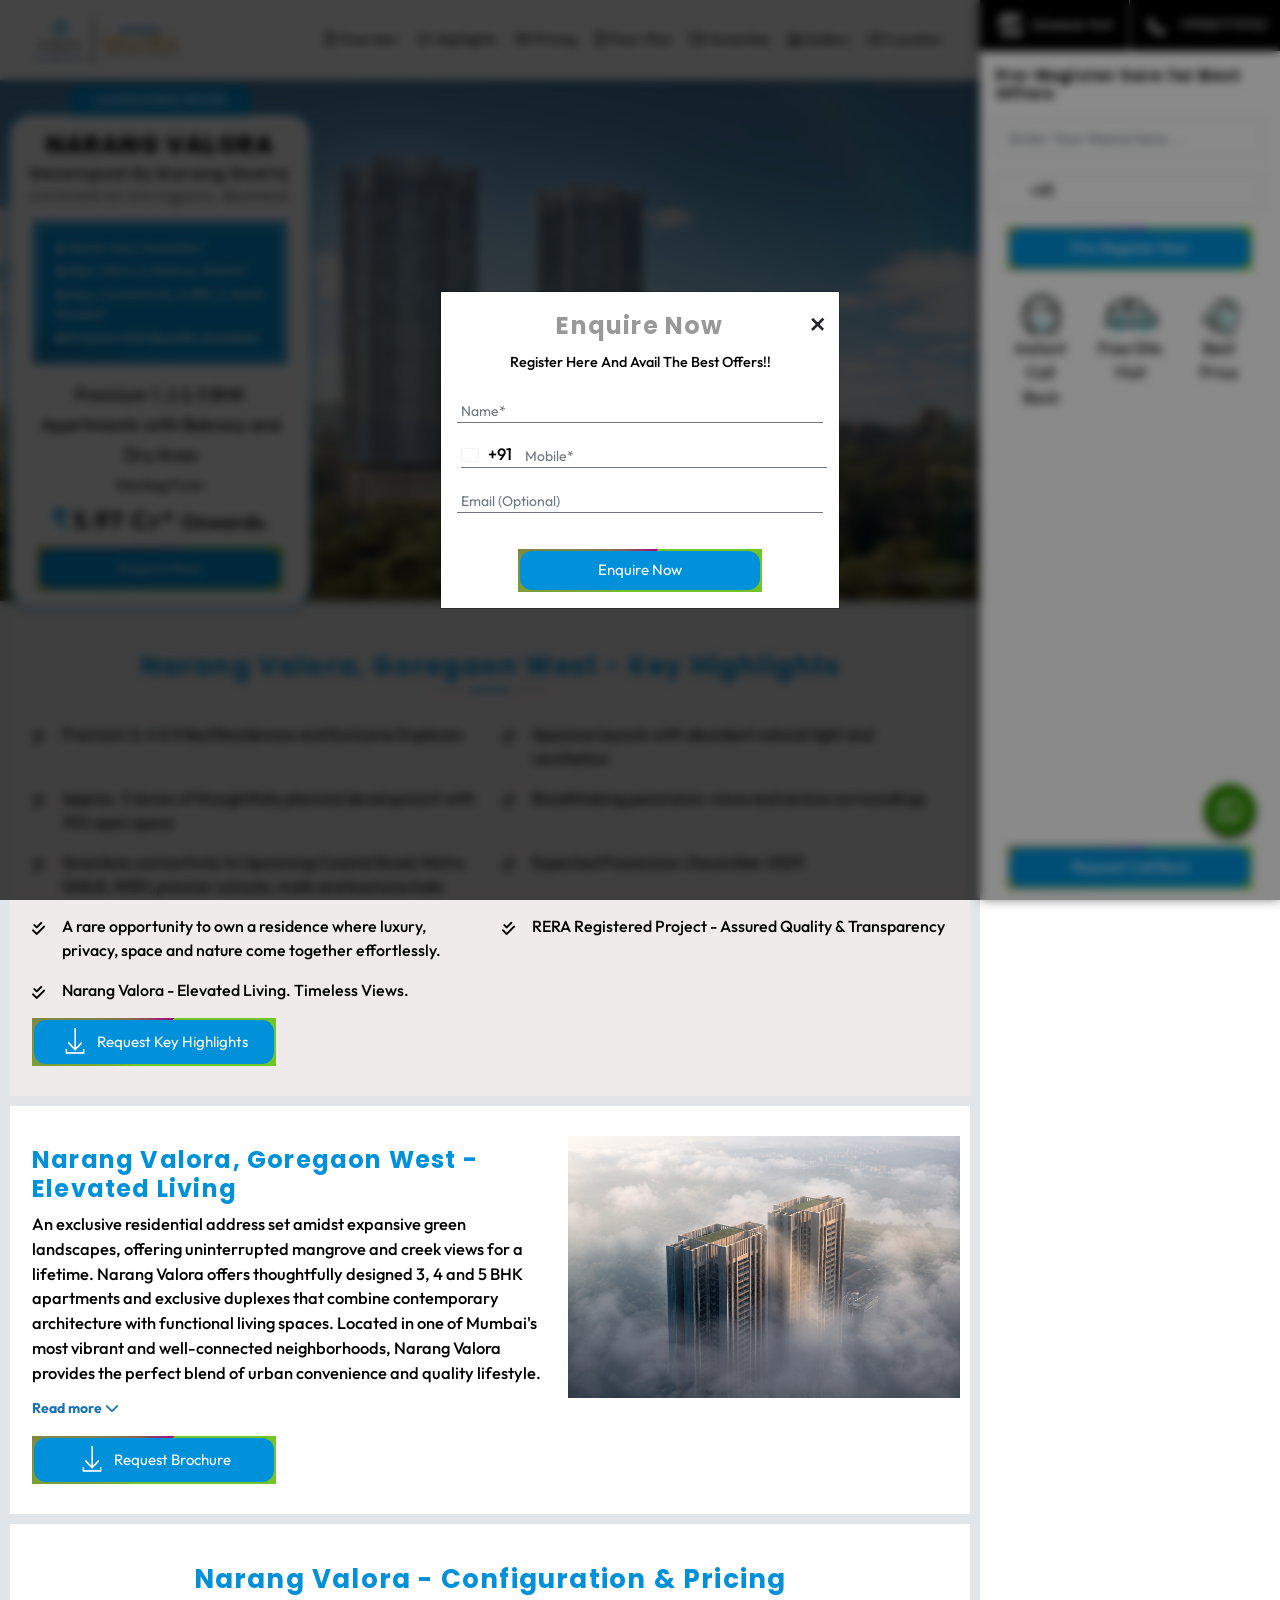
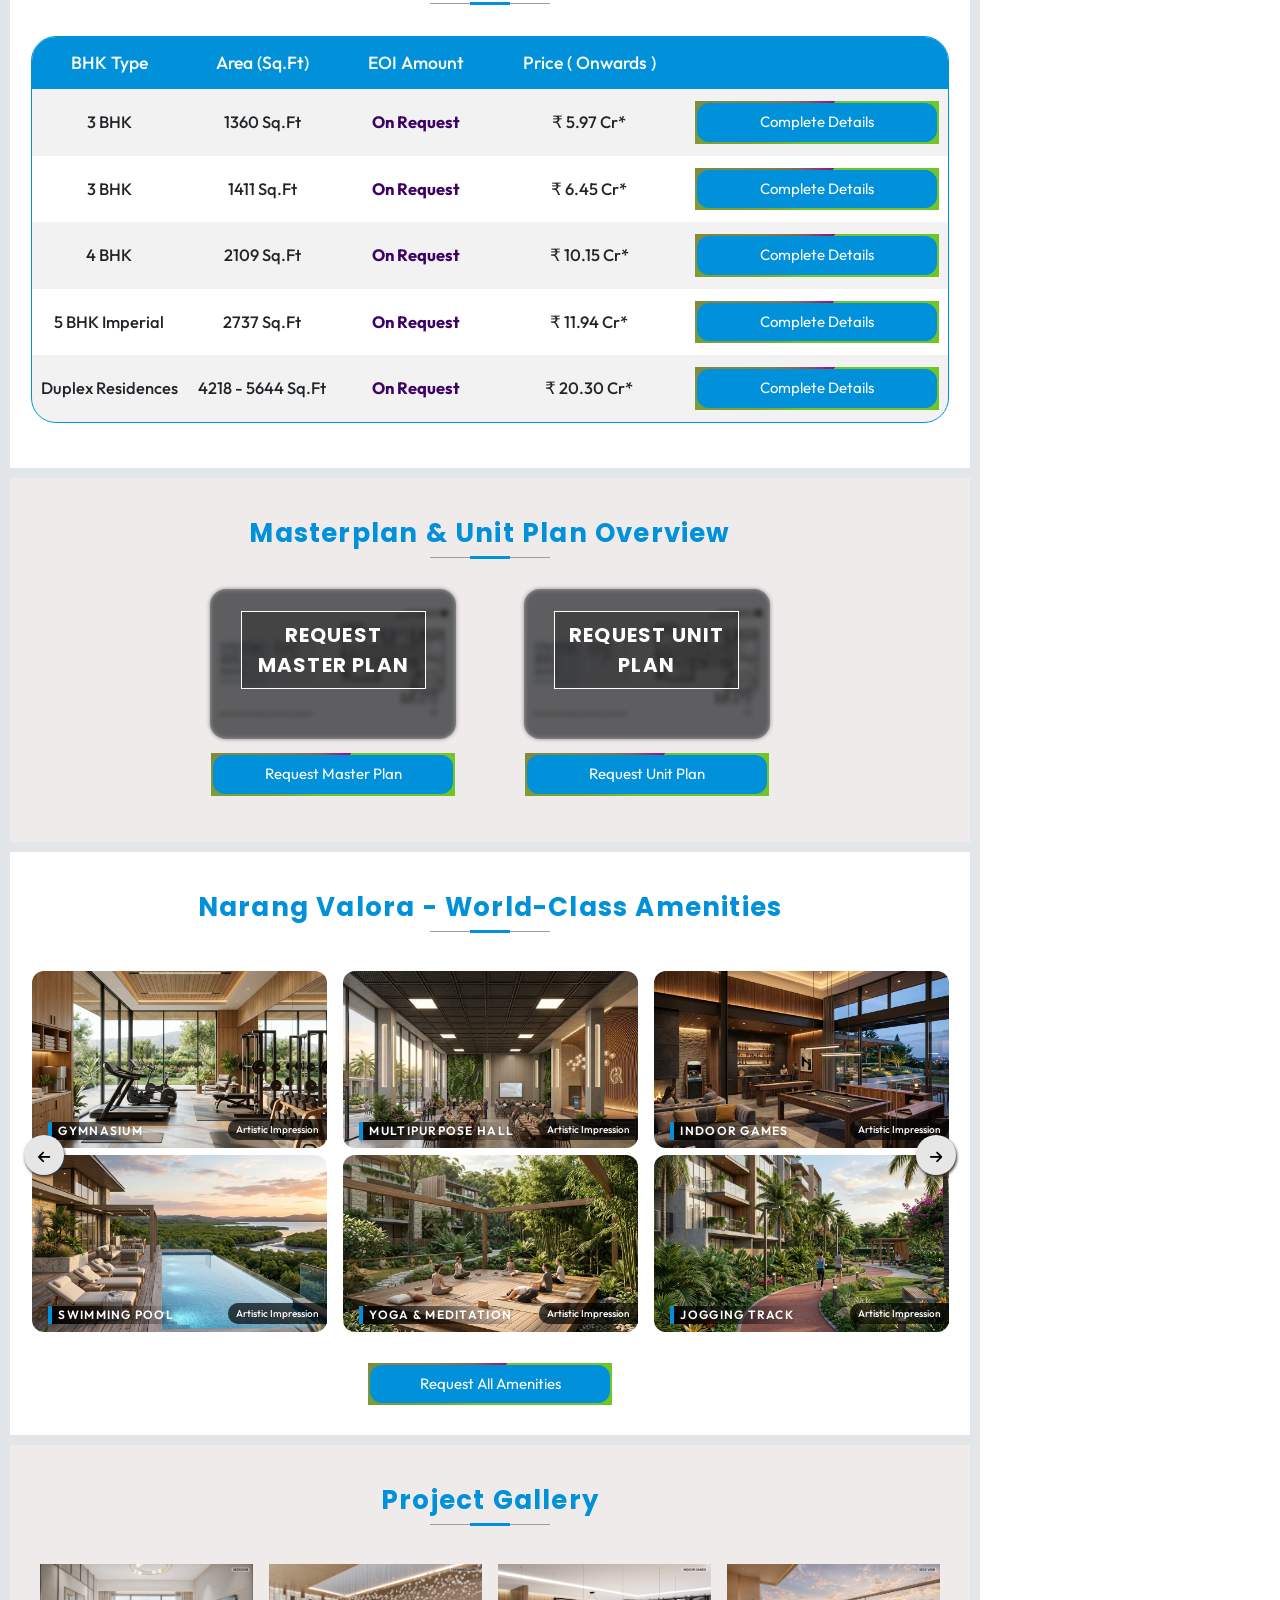
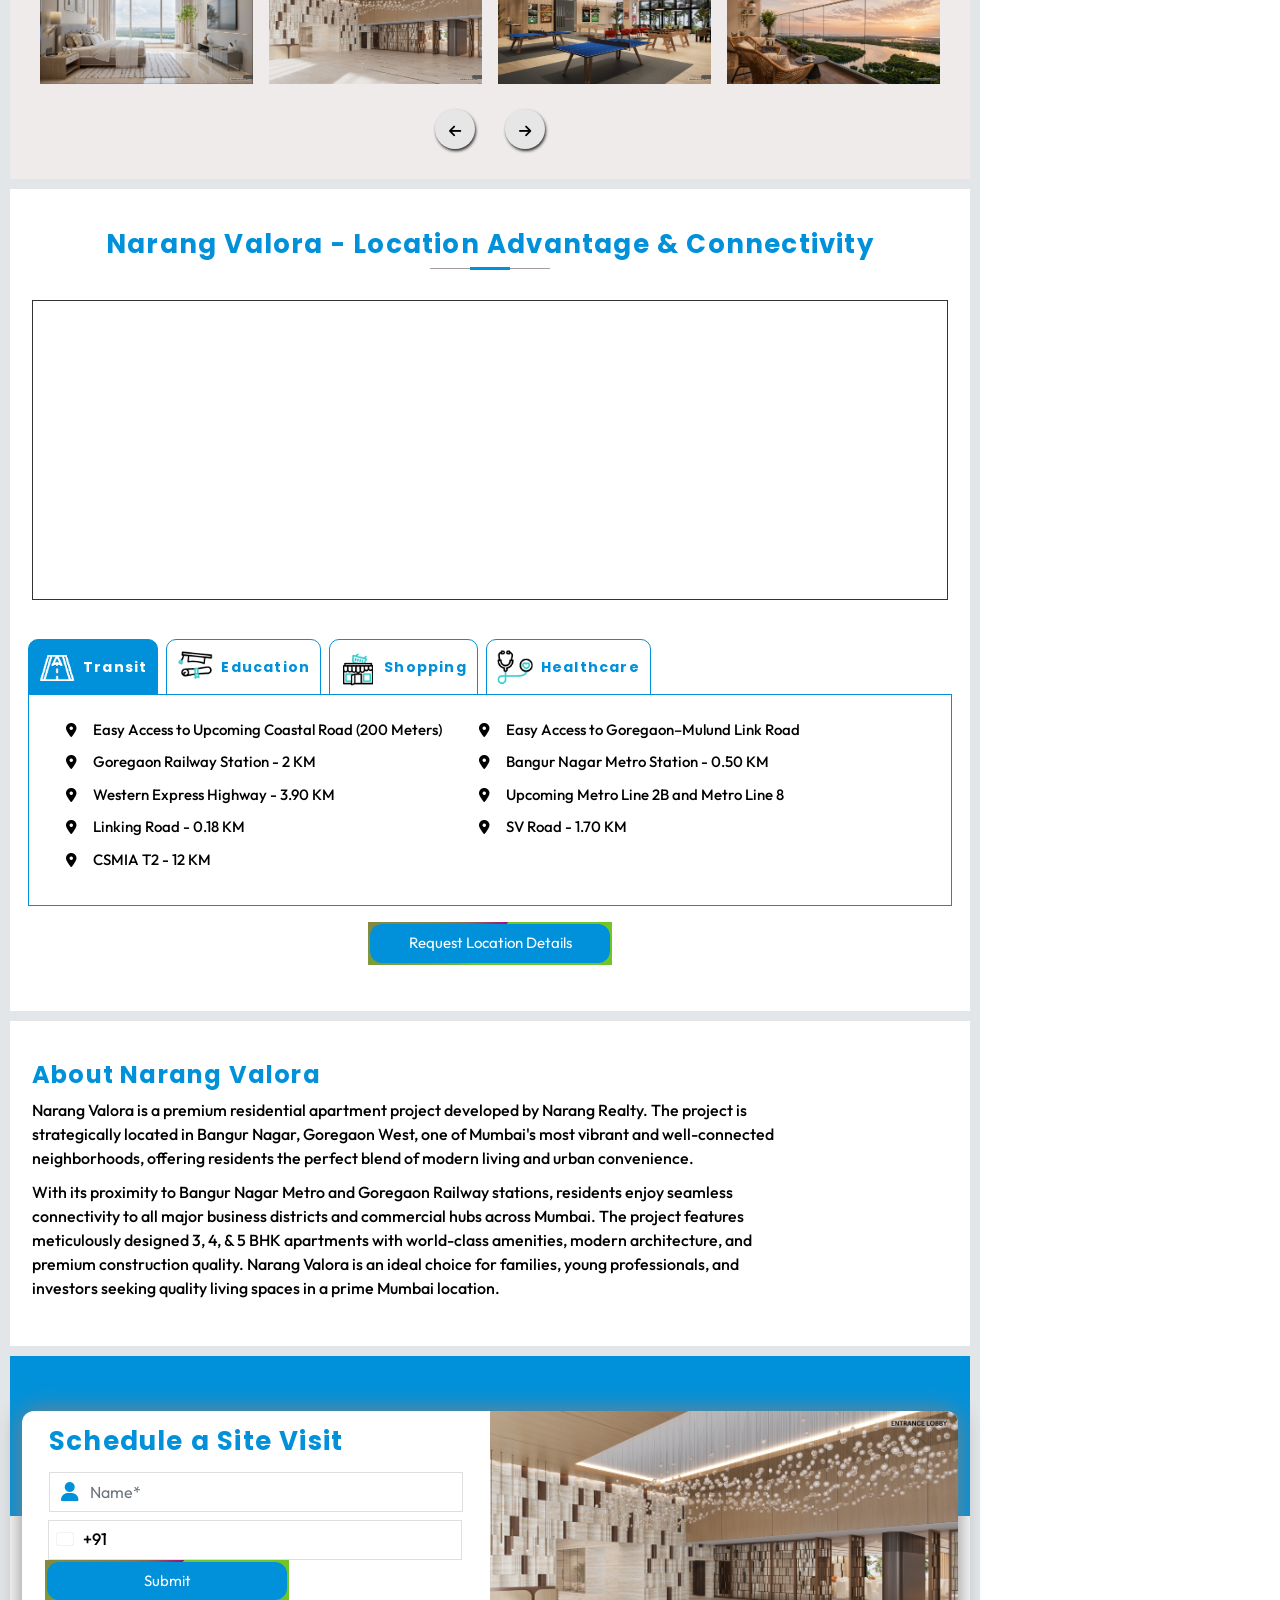
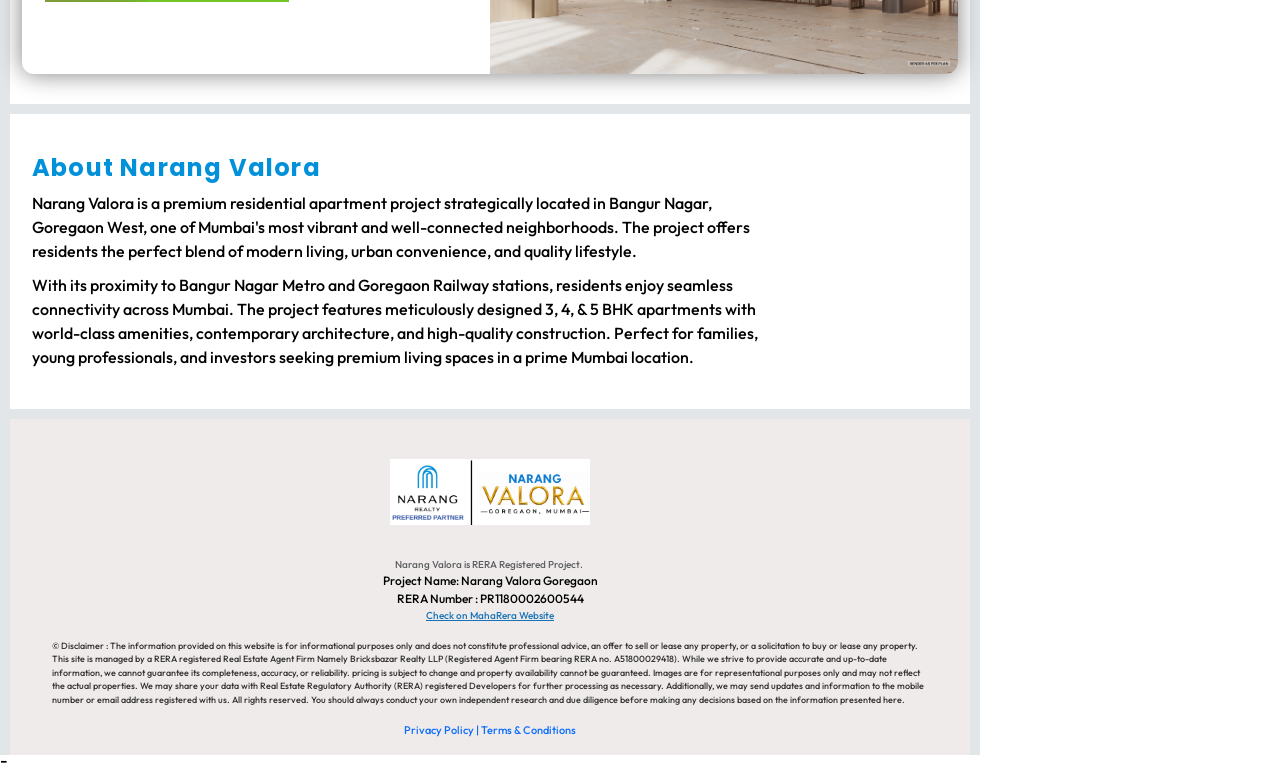
==== index.html @ 09ccb690 "feat: initialize project assets, documentation, and PHPMailer integration with localization support" ====
<!DOCTYPE html>
<html lang="en">

<head>

    <meta charset="utf-8" />
    <meta name="viewport" content="width=device-width, initial-scale=1.0, shrink-to-fit=no" />
    <link rel="icon" href="assets/images/favicon/favicon.jpg" sizes="16x16" />
    <!-- SEO -->
    <!-- HTML Meta Tags -->
    <title>Narang Valora | Grand 3, 4 & 5 Bed Residences in Bangur Nagar, Goregaon West, Mumbai
    </title>
    <meta name="description"
        content="Narang Valora by Narang Realty. Grand 3, 4 & 5 Bed Residences in Bangur Nagar, Goregaon West, Mumbai. New Launch. 3 Acres | 2 Towers. Carpet Area 1360–5644 Sq.Ft. Price ₹5.97 Cr – ₹20.30 Cr.">
    <meta name="keywords"
        content="narang valora, narang bangur nagar, narang developer goregaon, 3bed goregaon west, 4bed goregaon west, 5bed goregaon west, luxury apartments bangur nagar, premium residences goregaon, new launch goregaon">
    <!-- Facebook Meta Tags -->
    <meta property="og:url" content="">
    <meta property="og:type" content="website">
    <meta property="og:title" content="">
    <meta property="og:description"
        content="Narang Valora by Narang Realty. Grand 3, 4 & 5 Bed Residences in Bangur Nagar, Goregaon West, Mumbai. New Launch. 3 Acres | 2 Towers. Carpet Area 1360–5644 Sq.Ft. Price ₹5.97 Cr – ₹20.30 Cr.">
    <meta property="og:image" content=">
        
        <meta name=" twitter:card" content="summary_large_image">
    <meta property="twitter:domain" content="">
    <meta property="twitter:url" content="">
    <meta name="twitter:title" content="">

    <meta property="og:image" content="">
    <!-- SEO -->
    <link rel="stylesheet" href="assets/js/ajax/libs/bootstrap/5.0.0/css/bootstrap.min.css" />
    <link rel="stylesheet" href="assets/js/ajax/libs/font-awesome/6.4.0/css/all.min.css" />
    <link rel="stylesheet" href="assets/js/ajax/libs/OwlCarousel2/2.3.4/assets/owl.carousel.css" />
    <link rel="stylesheet" href="assets/js/ajax/libs/OwlCarousel2/2.3.4/assets/owl.theme.default.css" />
    <link rel="stylesheet" href="assets/js/ajax/libs/slick-carousel/1.8.1/slick-theme.css" />
    <link rel="stylesheet" href="assets/js/ajax/libs/slick-carousel/1.8.1/slick.css" />
    <link rel="stylesheet" href="assets/js/ajax/libs/slick-lightbox/0.2.12/slick-lightbox.css" />
    <link rel="stylesheet" href="assets/css/fonts.css" />
    <link rel="stylesheet" href="assets/css/gallery.css" />
    <link href="assets/css/style.css" rel="stylesheet" />
    <link rel="stylesheet" href="assets/css/intlTelInput.css" />
    <!-- slid to submit -->
    <link rel="stylesheet" href="assets/css/jquery-ui.css" />
    <link href="assets/css/slide-to-submit.css" rel="stylesheet" />
    <!-- slid to submit -->
    <link href="assets/css/theme.css" rel="stylesheet" />
    <link rel="canonical" href="index-2.html" />
    <style>
        .enquire-modal.modal .modal-dialog form .forms-input-fields .form-control {
            margin-top: 5px !important;
        }

        .iti {
            position: relative;
            display: inline-block;
            width: 100% !important;
            margin-left: -2px !important;
        }

        .iti__country-container {
            margin-top: -1px !important;
        }

        #contact .desktop-summary .iti__country-container {
            margin-top: -1px !important;
        }

        .iti__search-input {
            padding-top: 7px !important;
            padding-bottom: 7px !important;
        }

        .iti--inline-dropdown .iti__dropdown-content,
        .iti--container {
            z-index: 99999 !important;
        }

        #autoPopup .iti__country-container {
            margin-top: -22px !important;
            margin-left: -8px;
        }

        .modal-content .iti {
            margin-left: 4px !important;
        }

        #main-popup .iti__country-container {
            margin-top: 2px !important;
        }

        @media (max-width: 1919px) and (min-width: 992px) {
            .navbar-light .navbar-nav .nav-link {
                padding: 0px 20px 0px 26px;
                margin: -14px;
                color: #222;
                margin-top: -11px;
                font-size: 14px;
            }
        }
    </style>



    <!-- js start -->
    <script src="assets/js/jquery.min.js"></script>

    <script src="assets/js/intlTelInput.min.js"></script>
    <script src="assets/js/utils.js"></script>
    <script src="assets/js/jquery-ui.min.js"></script>
    <script src="assets/js/jquery.ui.touch-punch.min.js"></script>
    <!-- slid to submit end-->
    <script src="assets/js/owl.carousel.min.js"></script>
    <script src="assets/js/popper.min.js"></script>
    <script src="assets/js/bootstrap.min.js"></script>
    <!-- gallery JS -->
    <script src="assets/js/slick.min.js"></script>
    <script src="assets/js/slick-lightbox.min.js"></script>
    <script src="assets/js/custom.js"></script>
    <script type="text/javascript">
        $(window).on("load", function () {
            // Wait for 5 seconds (5000 milliseconds) after the page has loaded
            setTimeout(function () {
                $("#autoPopup").modal("show");
            }, 5000);
        });

        $(document).ready(function () {
            $(".js-gallery").slick({
                slidesToShow: 4,
                slidesToScroll: 1,
                arrows: true,
                fade: false,
                autoplay: true,
                autoplaySpeed: 2000,
                adaptiveHeight: true,
                prevArrow: '<span class="gallery-arrow mod-prev"><i class="fas fa-arrow-left"></i></span>',
                nextArrow: '<span class="gallery-arrow mod-next"><i class="fas fa-arrow-right"></i></span>',
                responsive: [
                    {
                        breakpoint: 1024,
                        settings: {
                            centerMode: true,
                            centerPadding: "0px",
                            slidesToShow: 4,
                        },
                    },
                    {
                        breakpoint: 980,
                        settings: {
                            centerMode: true,
                            centerPadding: "0px",
                            slidesToShow: 3,
                        },
                    },
                    {
                        breakpoint: 480,
                        settings: {
                            centerMode: false,
                            centerPadding: "0px",
                            slidesToShow: 1,
                        },
                    },
                ],
            });
            $(".js-gallery").slickLightbox({
                src: "src",
                itemSelector: ".js-gallery-popup img",
                background: "rgba(0, 0, 0, .7)",
            });

            $("#slick1").slick({
                rows: 2,
                dots: false,
                arrows: true,
                prevArrow: '<span class="amenities-arrow mod-prev"><i class="fas fa-arrow-left"></i></span>',
                nextArrow: '<span class="amenities-arrow mod-next"><i class="fas fa-arrow-right"></i></span>',
                infinite: true,
                speed: 300,
                slidesToShow: 3,
                slidesToScroll: 3,
                responsive: [
                    {
                        breakpoint: 1024,
                        settings: {
                            centerMode: true,
                            centerPadding: "0px",
                            slidesToShow: 4,
                        },
                    },
                    {
                        breakpoint: 980,
                        settings: {
                            centerMode: true,
                            centerPadding: "0px",
                            slidesToShow: 3,
                        },
                    },
                    {
                        breakpoint: 480,
                        row: 1,
                        settings: {
                            centerMode: true,
                            centerPadding: "0px",
                            slidesToShow: 1,
                        },
                    },
                ],
            });
        });
    </script>


    <script>
        $(document).ready(function () {
            var itiInstances = [];

            $(".phone").each(function () {
                var input = this;
                var iti = window.intlTelInput(input, {
                    initialCountry: "in", // ✅ Default India
                    separateDialCode: true,
                    allowDropdown: false,
                    utilsScript: "assets/js/utils.js",
                });
                itiInstances.push({ input: input, iti: iti });

                // Update values on country change as well
                $(input).on("countrychange", function () {
                    $(input).trigger("keyup");
                });
            });

            $(".phone").on("keyup change", function () {
                var input = this;
                // ✅ find the corresponding iti instance for this input
                var instance = itiInstances.find((item) => item.input === input);
                if (!instance) return;

                var fullNumber = instance.iti.getNumber(); // E.164 format e.g. +919876543210
                var countryData = instance.iti.getSelectedCountryData();

                //$(input).closest('form').find("input[name='fullMobileNo']").val(fullNumber);
                $(input).closest("form").find("input[name='iso_code']").val(countryData.iso2);
                $(input)
                    .closest("form")
                    .find("input[name='mobileExt']")
                    .val("+" + countryData.dialCode);
            });
        });
        var querystring = window.location.href;
        var aaa = querystring.split("?");
        jQuery("#utmtracking a").each(function () {
            var href = jQuery(this).attr("href");
            var href2 = href + "?" + aaa[1];
            jQuery(this).attr("href", href2);
        });

        var current_url = querystring;
        //alert(current_url);
        var str2 = "utm_";
        if (current_url.indexOf(str2) != -1) {
            setCookie("cp_utm_data", current_url, 1);
        }

        function setCookie(name, value, days) {
            var expires = "";
            if (days) {
                var date = new Date();
                date.setTime(date.getTime() + days * 24 * 60 * 60 * 1000);
                expires = "; expires=" + date.toUTCString();
            }
            document.cookie = name + "=" + (value || "") + expires + "; path=/";
        }
    </script>
    <script type="text/javascript">
        setInterval(function () {
            $(".mod-next").triggerHandler("click");
        }, 2000);
    </script>


    <!-- js end -->
    <style>
        .amenities-img-holder img {
            width: 100%;
            aspect-ratio: 1 / .6    ;
            object-fit: cover;
            border-radius: 12px;
        }
    </style>
</head>

<body class="theme is-loading">
    <nav class="navbar navbar-expand-lg navbar-light fixed-top">
        <div class="container-fluid">
            <a class="navbar-brand" href="#home"> <img src="assets/images/logo/logo_valora.png" alt="Project Logo"
                    class="img-fluid d-block mx-auto project-logo"
                    style="width: 150px; max-width: 150px; margin-top: 40px; margin-bottom: 40px; " /> </a>
            <!--this content fetch from JS-->
            <div class="d-flex">
                <button class="navbar-toggler" type="button" data-bs-toggle="collapse" data-bs-target="#navbarNav"
                    aria-controls="navbarNav"><span class="navbar-toggler-icon"></span></button>
            </div>
            <div class="collapse navbar-collapse justify-content-end" id="navbarNav">
                <ul class="navbar-nav align-items-center responsive-nav">
                    <li class="nav-item">
                        <a class="nav-link" href="index.html#home"> <i class="far fa-building mr-2"></i> Overview </a>
                    </li>

                    <li class="nav-item">
                        <a class="nav-link" href="index.html#highlights"> <i class="far fa-star mr-2"></i> Highlights
                        </a>
                    </li>

                    <li class="nav-item">
                        <a class="nav-link" href="index.html#pricing"> <i class="far fa-money-bill-alt mr-2"></i>
                            Pricing </a>
                    </li>

                    <li class="nav-item">
                        <a class="nav-link" href="index.html#floor-plan"> <i class="far fa-building mr-2"></i> Floor
                            Plan </a>
                    </li>

                    <li class="nav-item">
                        <a class="nav-link" href="index.html#amenities"> <i class="far fa-list-alt mr-2"></i> Amenities
                        </a>
                    </li>

                    <li class="nav-item">
                        <a class="nav-link ml-3" href="index.html#gallery"> <i class="far fa-image mr-2"></i> Gallery
                        </a>
                    </li>

                    <li class="nav-item">
                        <a class="nav-link" href="index.html#connectivity"> <i class="far fa-map mr-2"></i> Location
                        </a>
                    </li>


                </ul>
                <style>
                    .responsive-nav {
                        font-size: 16px;
                        /* Desktop default */
                    }

                    @media (max-width: 767px) {

                        /* Mobile */
                        .responsive-nav {
                            font-size: 14px;
                            align-items: flex-start;
                            /* optional: left align on mobile */
                        }

                        .project-logo {
                            margin-top: 4px !important;
                            margin-bottom: 4px !important;
                        }
                    }
                </style>
            </div>
        </div>
    </nav>
    <!--  Navigator End  -->
    <div class="main-container d-flex">
        <main class="left-section">
            <div class="page-wrapper">
                <!--  Top Section  -->
                <section id="home">
                    <div class="container-fuild">
                        <div id="banner-carousel" class="carousel slide d-block" data-bs-ride="carousel"
                            data-bs-interval="2000" data-bs-pause="false">
                            <div class="carousel-indicators">
                                <button type="button" data-bs-target="#banner-carousel" data-bs-slide-to="0"
                                    class="active"></button>
                                <button type="button" data-bs-target="#banner-carousel" data-bs-slide-to="1"
                                    class=""></button>
                                <button type="button" data-bs-target="#banner-carousel" data-bs-slide-to="2"
                                    class=""></button>
                            </div>
                            <div class="carousel-inner">

                                <div class="carousel-item active">
                                    <picture>
                                        <source media="(max-width: 750px)"
                                            data-srcset="assets/images/Narangan%20images/Valora%20Renders_Elevation.jpg"
                                            srcset="assets/images/Narangan%20images/Valora%20Renders_Elevation.jpg" />
                                        <img class="d-block w-100" data-srcset="assets/images/Narangan%20images/Valora%20Renders_Elevation.jpg"
                                            srcset="assets/images/Narangan%20images/Valora%20Renders_Elevation.jpg" />
                                    </picture>
                                </div>

                                <div class="carousel-item">
                                    <picture>
                                        <source media="(max-width: 750px)"
                                            data-srcset="assets/images/Narangan%20images/Valora%20Renders_Deck%20View%201.jpg"
                                            srcset="assets/images/Narangan%20images/Valora%20Renders_Deck%20View%201.jpg" />
                                        <img class="d-block w-100" data-srcset="assets/images/Narangan%20images/Valora%20Renders_Deck%20View%201.jpg"
                                            srcset="assets/images/Narangan%20images/Valora%20Renders_Deck%20View%201.jpg" />
                                    </picture>
                                </div>
                                <div class="carousel-item">
                                    <picture>
                                        <source media="(max-width: 750px)"
                                            data-srcset="assets/images/Narangan%20images/Valora%20Renders_Living%20Room.jpg"
                                            srcset="assets/images/Narangan%20images/Valora%20Renders_Living%20Room.jpg" />
                                        <img class="d-block w-100" data-srcset="assets/images/Narangan%20images/Valora%20Renders_Living%20Room.jpg"
                                            srcset="assets/images/Narangan%20images/Valora%20Renders_Living%20Room.jpg" />
                                    </picture>
                                </div>



                            </div>
                            <div class="slide-btn">
                                <button class="carousel-control-prev" type="button" data-bs-target="#banner-carousel"
                                    data-bs-slide="prev">
                                    <span class="carousel-control-prev-icon" aria-hidden="true"></span> <span
                                        class="visually-hidden">Previous</span>
                                </button>
                                <button class="carousel-control-next" type="button" data-bs-target="#banner-carousel"
                                    data-bs-slide="next">
                                    <span class="carousel-control-next-icon" aria-hidden="true"></span> <span
                                        class="visually-hidden">Next</span>
                                </button>
                            </div>
                        </div>
                        <div class="project-details">
                            <p class="text-center mb-1 on-rera offset">LAUNCHING SOON</p>
                            <p class="text-center mb-1 non-rera offset">Coming Soon</p>
                            <div class="text-center mb-3">
                                <h2 style="font-weight: 800; font-size: 24px; color: #000; text-transform: uppercase; margin-bottom: 5px;">NARANG VALORA</h2>
                                <h4 style="font-weight: 700; font-size: 15px; color: #333; margin-bottom: 5px;">Developed By Narang Realty</h4>
                                <h5 style="font-weight: 600; font-size: 14px; color: #666; margin-bottom: 0;">Located at Goregaon, Mumbai</h5>
                            </div>
                            <div class="offerBox animatedtext mb-3">
                                <div class="innerBox" style="text-align: left; padding: 10px 15px;">
                                    <p class="mb-1">◆ World-class Amenities*</p>
                                    <p class="mb-1">◆ Near Metro & Railway Station*</p>
                                    <p class="mb-1">◆ Easy Connectivity to BKC & South Mumbai*</p>
                                    <p class="mb-0" style="font-weight: 600;">◆ Exclusive EOI Benefits Available!</p>
                                </div>
                            </div>
                            <p class="offer-info-text text-center mb-0">Premium 1, 2 & 3 BHK Apartments with Balcony and
                                Dry Area</p>
                            <p class="offer-info-text text-center mb-0" style="font-size: 14px;">Starting From</p>
                            <div class="price-text"><span class="color-imp">₹ </span><span class="price-sub-text">5.97
                                    Cr*</span> <span class="price"> Onwards.</span></div>
                            <button id="banner-enquiry-button" data-id="Enquiry" type="button"
                                class="custom-btn btn btn-block mx-auto data-id-btn on-rera"
                                data-bs-target="#enquire-modal" data-bs-toggle="modal" data-bs-whatever="Enquire Now">
                                <span class="enquireNowBtn">Enquire Now</span>
                            </button>
                            <button id="banner-enquiry-button" data-id="Enquiry" type="button"
                                class="custom-btn btn btn-block mx-auto data-id-btn non-rera"
                                data-bs-target="#enquire-modal" data-bs-toggle="modal" data-bs-whatever="Enquire Now">
                                <span class="enquireNowBtn">Express Your Interest </span>
                            </button>
                        </div>
                    </div>
                </section>
                <div class="sec1 mob-form d-sm-block d-md-none d-lg-none">
                    <div class="call-back-section text-center mb-3 pb-3 border-bottom">
                        <h4 class="mb-0">Pre-Register here for Best Offers</h4>
                    </div>
                    <div class="form-section">
                        <form class="text-center" name="Pre-Register" method="post" action="./submit.php">
                            <input type="hidden" name="iso_code" value="" />
                            <input type="hidden" name="mobileExt" value="" />
                            <div class="form-group mb-3">
                                <input type="text" class="form-control" id="formGroupExampleInput"
                                    placeholder="Enter Your Name here..." name="name" required /> <span
                                    class="error">Name field is required</span>
                            </div>
                            <div class="form-group mb-4">
                                <input type="tel" id="mobile" class="form-control phone" name="mobile"
                                    placeholder="Phone Number" required maxlength="10" pattern="[0-9]{10}"
                                    inputmode="numeric"
                                    oninput="this.value = this.value.replace(/[^0-9]/g,'').slice(0,10);" />
                                <span class="error">Mobile field is required</span>
                            </div>
                            <div><input type="hidden" name="form_name" id="form_name1" class="form-control form_name"
                                    value="Pre-Register Mobile" /> <input type="hidden" id="website_url1"
                                    class="website_url" name="website_url" /></div>

                            <button type="submit" id="mobile-pre-register-button" data-id="Pre-Register Mobile"
                                class="custom-btn data-id-btn on-rera" onclick="submitForm(event, 'Pre-Register')">
                                <span class="enquireNowBtn">Pre-Register Now</span>
                            </button>
                            <button type="submit" id="mobile-pre-register-button" data-id="Pre-Register Mobile"
                                class="custom-btn data-id-btn non-rera" onclick="submitForm(event, 'Pre-Register')">
                                <span class="enquireNowBtn">Express Your Interest</span>
                            </button>
                        </form>
                    </div>
                </div>

                <!-- Highlight section -->
                <section class="sec2" id="highlights">
                    <div class="container mx-auto">
                        <h1 class="section-title">Narang Valora, Goregaon West - Key Highlights</h1>
                        <div class="row">
                            <div class="col-xl-6 col-lg-6 col-sm-12 mb-3">
                                <div class="highlightData">
                                    <div class="iconBox"><i class="fa-solid fa-check-double"></i></div>
                                    <p>Premium 3, 4 & 5 Bed Residences and Exclusive Duplexes</p>
                                </div>
                            </div>
                            <div class="col-xl-6 col-lg-4 col-sm-12 mb-3">
                                <div class="highlightData">
                                    <div class="iconBox"><i class="fa-solid fa-check-double"></i></div>
                                    <p>Spacious layouts with abundant natural light and ventilation</p>
                                </div>
                            </div>
                            <div class="col-xl-6 col-lg-4 col-sm-12 mb-3">
                                <div class="highlightData">
                                    <div class="iconBox"><i class="fa-solid fa-check-double"></i></div>
                                    <p>Approx. 3 Acres of thoughtfully planned development with 74% open space</p>
                                </div>
                            </div>
                            <div class="col-xl-6 col-lg-4 col-sm-12 mb-3">
                                <div class="highlightData">
                                    <div class="iconBox"><i class="fa-solid fa-check-double"></i></div>
                                    <p>Breathtaking panoramic views and serene surroundings</p>
                                </div>
                            </div>
                            <div class="col-xl-6 col-lg-4 col-sm-12 mb-3">
                                <div class="highlightData">
                                    <div class="iconBox"><i class="fa-solid fa-check-double"></i></div>
                                    <p>Seamless connectivity to Upcoming Coastal Road, Metro, GMLR, WEH, premier schools, malls and business hubs</p>
                                </div>
                            </div>
                            <div class="col-xl-6 col-lg-4 col-sm-12 mb-3">
                                <div class="highlightData">
                                    <div class="iconBox"><i class="fa-solid fa-check-double"></i></div>
                                    <p>Expected Possession: December 2029</p>
                                </div>
                            </div>
                            <div class="col-xl-6 col-lg-4 col-sm-12 mb-3">
                                <div class="highlightData">
                                    <div class="iconBox"><i class="fa-solid fa-check-double"></i></div>
                                    <p>A rare opportunity to own a residence where luxury, privacy, space and nature come together effortlessly.</p>
                                </div>
                            </div>
                            <div class="col-xl-6 col-lg-4 col-sm-12 mb-3">
                                <div class="highlightData">
                                    <div class="iconBox"><i class="fa-solid fa-check-double"></i></div>
                                    <p>RERA Registered Project - Assured Quality & Transparency</p>
                                </div>
                            </div>
                            <div class="col-xl-6 col-lg-4 col-sm-12 mb-3">
                                <div class="highlightData">
                                    <div class="iconBox"><i class="fa-solid fa-check-double"></i></div>
                                    <p>Narang Valora - Elevated Living. Timeless Views.</p>
                                </div>
                            </div>
                        </div>
                        <button id="request-brochure-button" type="button" class="custom-btn data-id-btn on-rera"
                            data-bs-target="#enquire-modal" data-bs-toggle="modal" data-bs-whatever="Enquire Now"
                            data-id="Brochure">
                            <span class="enquireNowBtn"><img src="assets/images/gif_icon/download.gif"
                                    class="img-fluid icon_sz me-2" />Request Key Highlights</span>
                        </button>
                    </div>
                </section>
                <!--  Overview section  -->
                <section class="sec1" id="overview">
                    <div class="container">
                        <div class="row">
                            <div class="col-xl-7 col-lg-7 col-sm-12">
                                <div class="overview-data">
                                    <h1>Narang Valora, Goregaon West - Elevated Living</h1>
                                    <p class="overview-info">
                                        An exclusive residential address set amidst expansive green landscapes, offering uninterrupted mangrove and creek views for a lifetime. Narang Valora offers thoughtfully designed 3, 4 and 5 BHK apartments and exclusive duplexes that combine contemporary architecture with functional living spaces. Located in one of Mumbai's most vibrant and well-connected neighborhoods, Narang Valora provides the perfect blend of urban convenience and quality lifestyle.
                                    </p>
                                    <p>
                                        <span class="moreText" data-hit="more-overview">
                                            With direct proximity to Upcoming Coastal Road, Metro, GMLR, WEH, residents enjoy seamless connectivity to all major business districts and entertainment hubs across Mumbai. The project features world-class amenities including advanced gymnasiums, swimming pools, yoga decks, meditation spaces, and beautifully landscaped gardens. Perfect for families, young professionals, and investors, Narang Valora stands as an ideal choice for those seeking quality apartments in a prime Mumbai location with excellent appreciation potential and lifestyle benefits.
                                        </span>
                                        <span data-target="-overview" class="button moreBtn viewmore"
                                            style="color: #1773b5;">Read more <i class="fa fa-chevron-down"></i></span>
                                    </p>
                                    <button id="request-brochure-button" type="button"
                                        class="custom-btn data-id-btn on-rera" data-bs-target="#enquire-modal"
                                        data-bs-toggle="modal" data-bs-whatever="Enquire Now" data-id="Brochure">
                                        <span class="enquireNowBtn"><img src="assets/images/gif_icon/download.gif"
                                                class="img-fluid icon_sz me-2" />Request Brochure</span>
                                    </button>
                                    <button id="request-brochure-button" type="button"
                                        class="custom-btn data-id-btn non-rera" data-bs-target="#enquire-modal"
                                        data-bs-toggle="modal" data-bs-whatever="Enquire Now" data-id="Brochure">
                                        <span class="enquireNowBtn">Express Your Interest</span>
                                    </button>
                                </div>
                            </div>
                            <div class="col-xl-5 col-lg-5 col-sm-12 text-center ps-0 pe-0"><img
                                    src="assets/images/Narangan%20images/narang.png" width="100%" class="data-id-btn"
                                    data-id="Project Video" alt=" " /></div>
                        </div>
                    </div>
                </section>
                <!--  floor plan  -->
                <section class="sec1" id="pricing">
                    <div class="container sec-pd sec-price">
                        <div class="row gx-md-5">
                            <div class="col-12">
                                <h1 class="section-title on-rera">Narang Valora - Configuration & Pricing</h1>
                                <h1 class="section-title non-rera">Apartment Configuration & Pricing</h1>
                                <div class="">
                                    <table class="table table-borderless table-striped table-pricing text-center">
                                        <thead>
                                            <tr>
                                                <th scope="col">BHK Type</th>
                                                <th scope="col">Area (Sq.Ft)</th>
                                                <th scope="col">EOI Amount</th>
                                                <th scope="col">Price ( Onwards )</th>
                                                <th scope="col"></th>
                                            </tr>
                                        </thead>
                                        <tbody>
                                            <tr>
                                                <td class="price">3 BHK</td>
                                                <td>1360 Sq.Ft</td>
                                                <td style="color:#3d0264; font-weight:bold;">On Request <span class="d-block d-md-none" style="font-size: 11px; font-weight: normal; color: #555;">EOI Amount</span></td>
                                                <td class="price"><span style="font-family: sans-serif;">₹</span> 5.97
                                                    Cr*</td>
                                                <td><a href="javascript:void(0);" class="btn text-white my-1 custom-btn"
                                                        data-bs-target="#enquire-modal" data-bs-toggle="modal"><span
                                                            class="enquireNowBtn">Complete Details</span></a>
                                                </td>
                                            </tr>
                                            <tr>
                                                <td class="price">3 BHK</td>
                                                <td>1411 Sq.Ft</td>
                                                <td style="color:#3d0264; font-weight:bold;">On Request <span class="d-block d-md-none" style="font-size: 11px; font-weight: normal; color: #555;">EOI Amount</span></td>
                                                <td class="price"><span style="font-family: sans-serif;">₹</span> 6.45
                                                    Cr*</td>
                                                <td><a href="javascript:void(0);" class="btn text-white my-1 custom-btn"
                                                        data-bs-target="#enquire-modal" data-bs-toggle="modal"><span
                                                            class="enquireNowBtn">Complete Details</span></a>
                                                </td>
                                            </tr>
                                            <tr>
                                                <td class="price">4 BHK</td>
                                                <td>2109 Sq.Ft</td>
                                                <td style="color:#3d0264; font-weight:bold;">On Request <span class="d-block d-md-none" style="font-size: 11px; font-weight: normal; color: #555;">EOI Amount</span></td>
                                                <td class="price"><span style="font-family: sans-serif;">₹</span> 10.15
                                                    Cr*</td>
                                                <td><a href="javascript:void(0);" class="btn text-white my-1 custom-btn"
                                                        data-bs-target="#enquire-modal" data-bs-toggle="modal"><span
                                                            class="enquireNowBtn">Complete Details</span></a>
                                                </td>
                                            </tr>
                                            <tr>
                                                <td class="price">5 BHK Imperial</td>
                                                <td>2737 Sq.Ft</td>
                                                <td style="color:#3d0264; font-weight:bold;">On Request <span class="d-block d-md-none" style="font-size: 11px; font-weight: normal; color: #555;">EOI Amount</span></td>
                                                <td class="price"><span style="font-family: sans-serif;">₹</span> 11.94
                                                    Cr*</td>
                                                <td><a href="javascript:void(0);" class="btn text-white my-1 custom-btn"
                                                        data-bs-target="#enquire-modal" data-bs-toggle="modal"><span
                                                            class="enquireNowBtn">Complete Details</span></a>
                                                </td>
                                            </tr>
                                            <tr>
                                                <td class="price">Duplex Residences</td>
                                                <td>4218 - 5644 Sq.Ft</td>
                                                <td style="color:#3d0264; font-weight:bold;">On Request <span class="d-block d-md-none" style="font-size: 11px; font-weight: normal; color: #555;">EOI Amount</span></td>
                                                <td class="price"><span style="font-family: sans-serif;">₹</span> 20.30
                                                    Cr*</td>
                                                <td><a href="javascript:void(0);" class="btn text-white my-1 custom-btn"
                                                        data-bs-target="#enquire-modal" data-bs-toggle="modal"><span
                                                            class="enquireNowBtn">Complete Details</span></a>
                                                </td>
                                            </tr>
                                        </tbody>
                                    </table>
                                </div>
                            </div>
                        </div>
                    </div>
                </section>
                <!--  floor plan end  -->
                <section class="sec2" id="floor-plan">
                    <div class="container">
                        <div class="row justify-content-center">
                            <div class="col-md-10 col-lg-8 layout-plan text-center">
                                <div>
                                    <h1 class="section-title on-rera master_plan_title">Masterplan & Unit Plan Overview
                                    </h1>
                                    <h1 class="section-title non-rera mb-4">Tentative Masterplan & Unit Plan</h1>
                                </div>

                                <div class="row">
                                    <div class="col-md-6 mb-3">
                                        <!-- Whole image clickable -->
                                        <figure class="unit-plan-figure" data-bs-toggle="modal"
                                            data-bs-target="#enquire-modal" data-bs-whatever="Enquire Now"
                                            data-id="Master Layout Plan" style="cursor: pointer;">
                                            <img src="assets/images/floor-plan/MasterPlan_valora.jpg" alt="Master Plan"
                                                class="img-fluid unit_plan_img" />
                                            <!-- Overlay -->
                                            <figcaption class="unit-overlay">
                                                <h3 class="unit-title">REQUEST MASTER PLAN</h3>
                                                <span class="hover-btn">ENQUIRE NOW</span>
                                            </figcaption>
                                        </figure>
                                        <a href="#" class="btn mt-2 custom-btn data-id-btn mx-auto"
                                            data-bs-target="#enquire-modal" data-bs-toggle="modal"
                                            data-bs-whatever="Enquire Now" data-id="Master Layout Plan">
                                            <span class="enquireNowBtn">Request Master Plan</span>
                                        </a>
                                    </div>
                                    <div class="col-md-6 mb-3">
                                        <figure class="unit-plan-figure" data-bs-toggle="modal"
                                            data-bs-target="#enquire-modal" data-bs-whatever="Enquire Now"
                                            data-id="Unit Layout Plan" style="cursor: pointer;">
                                            <img src="assets/images/floor-plan/MasterPlan_valora.jpg" alt="Unit Plan"
                                                class="img-fluid unit_plan_img" />
                                            <!-- Overlay -->
                                            <figcaption class="unit-overlay">
                                                <h3 class="unit-title">REQUEST UNIT PLAN</h3>
                                                <span class="hover-btn">ENQUIRE NOW</span>
                                            </figcaption>
                                        </figure>
                                        <a href="#" class="btn mt-2 custom-btn data-id-btn mx-auto"
                                            data-bs-target="#enquire-modal" data-bs-toggle="modal"
                                            data-bs-whatever="Enquire Now" data-id="Unit Layout Plan">
                                            <span class="enquireNowBtn">Request Unit Plan</span>
                                        </a>
                                    </div>
                                </div>
                            </div>

                        </div>
                    </div>
                </section>
                <!--  floor plan end  -->
                <!--  Amenities section  -->
                <section class="sec1" id="amenities">
                    <div class="container">
                        <h1 class="section-title on-rera">Narang Valora - World-Class Amenities</h1>
                        <h1 class="section-title non-rera mb-4">Premium Facilities</h1>
                        <div class="slick-wrapper">
                            <div class="inline-flex align-items-center">
                                <div id="slick1">
                                    <div class="slide-item">
                                        <div class="amenity-content amenities-img-holder"
                                            style="width: 100%; height:auto;">
                                            <img src="assets/images/amenities/gym_render.png" alt="Gymnasium" />
                                            <p>Gymnasium</p>
                                        </div>
                                    </div>
                                    <div class="slide-item">
                                        <div class="amenity-content amenities-img-holder"
                                            style="width: 100%; height:auto;">
                                            <img src="assets/images/amenities/pool_render.png" alt="Swimming Pool" />
                                            <p>Swimming Pool</p>
                                        </div>
                                    </div>
                                    <div class="slide-item">
                                        <div class="amenity-content amenities-img-holder"
                                            style="width: 100%; height:auto;">
                                            <img src="assets/images/amenities/Multipurpose Hall.png"
                                                alt="Multipurpose Hall" />
                                            <p>Multipurpose Hall</p>
                                        </div>
                                    </div>
                                    <div class="slide-item">
                                        <div class="amenity-content amenities-img-holder"
                                            style="width: 100%; height:auto;">
                                            <img src="assets/images/amenities/yoga_render.png"
                                                alt="Yoga & Meditation" />
                                            <p>Yoga & Meditation</p>
                                        </div>
                                    </div>
                                    <div class="slide-item">
                                        <div class="amenity-content amenities-img-holder"
                                            style="width: 100%; height:auto;">
                                            <img src="assets/images/amenities/indoor_games_render.png" alt="Indoor Games" />
                                            <p>Indoor Games</p>
                                        </div>
                                    </div>
                                    <div class="slide-item">
                                        <div class="amenity-content amenities-img-holder"
                                            style="width: 100%; height:auto;">
                                            <img src="assets/images/amenities/jogging_track_render.png" alt="Jogging Track" />
                                            <p>Jogging Track</p>
                                        </div>
                                    </div>
                                    <div class="slide-item">
                                        <div class="amenity-content amenities-img-holder"
                                            style="width: 100%; height:auto;">
                                            <img src="assets/images/amenities/Jacuzzi.png" alt="Jacuzzi" />
                                            <p>Jacuzzi</p>
                                        </div>
                                    </div>
                                    <div class="slide-item">
                                        <div class="amenity-content amenities-img-holder"
                                            style="width: 100%; height:auto;">
                                            <img src="assets/images/amenities/parking_render.png" alt="Parking" />
                                            <p>Parking</p>
                                        </div>
                                    </div>
                                </div>
                            </div>
                        </div>
                        <div class="text-center mt-3">
                            <button id="request-amenities-button" type="button"
                                class="btn custom-btn data-id-btn on-rera" data-bs-target="#enquire-modal"
                                data-bs-toggle="modal" data-bs-whatever="Enquire Now" data-id="Amenities">
                                <span class="enquireNowBtn"> Request All Amenities </span>
                            </button>
                            <button id="request-amenities-button" type="button"
                                class="btn custom-btn data-id-btn non-rera" data-bs-target="#enquire-modal"
                                data-bs-toggle="modal" data-bs-whatever="Enquire Now" data-id="Amenities">
                                <span class="enquireNowBtn"> Express Your Interest </span>
                            </button>
                        </div>
                    </div>
                </section>
                <!--  Amenities section end end  -->
                <!--  Gallery section  -->
                <section class="sec2" id="gallery">
                    <div class="container wow fadeInUp">
                        <!-- data-wow-delay="0.1s" -->
                        <h1 class="section-title">Project Gallery</h1>
                        <div class="content-gallery">
                            <div class="gallery js-gallery">
                                <div class="gallery-item">
                                    <div class="gallery-img-holder js-gallery-popup"><img
                                            src="assets/images/Narangan%20images/Valora%20Renders_Pool%20View.jpg" alt="" class="gallery-img" />
                                    </div>
                                </div>
                                <div class="gallery-item">
                                    <div class="gallery-img-holder js-gallery-popup"><img
                                            src="assets/images/Narangan%20images/Valora%20Renders_Lounge.jpg" alt="" class="gallery-img" />
                                    </div>
                                </div>
                                <div class="gallery-item">
                                    <div class="gallery-img-holder js-gallery-popup"><img
                                            src="assets/images/Narangan%20images/Valora%20Renders_Entrance%20Lobby.jpg" alt="" class="gallery-img" />
                                    </div>
                                </div>
                                <div class="gallery-item">
                                    <div class="gallery-img-holder js-gallery-popup"><img
                                            src="assets/images/Narangan%20images/Valora%20Renders_Bedroom.jpg" alt="" class="gallery-img" />
                                    </div>
                                </div>
                                <div class="gallery-item">
                                    <div class="gallery-img-holder js-gallery-popup"><img
                                            src="assets/images/Narangan%20images/Valora%20Renders_Entrance%20Lobby.jpg" alt="" class="gallery-img" />
                                    </div>
                                </div>
                                <div class="gallery-item">
                                    <div class="gallery-img-holder js-gallery-popup"><img
                                            src="assets/images/Narangan%20images/Valora%20Renders_Indoor%20Games.jpg" alt="" class="gallery-img" />
                                    </div>
                                </div>
                                <div class="gallery-item">
                                    <div class="gallery-img-holder js-gallery-popup"><img
                                            src="assets/images/Narangan%20images/Valora%20Renders_Deck%20View%202.jpg" alt="" class="gallery-img" />
                                    </div>
                                </div>
                                <div class="gallery-item">
                                    <div class="gallery-img-holder js-gallery-popup"><img
                                            src="assets/images/Narangan%20images/Valora%20Renders_Pool%20View.jpg" alt="" class="gallery-img" />
                                    </div>
                                </div>

                            </div>
                        </div>
                    </div>
                </section>
                <!--  Gallery section end  -->
                <section class="sec1" id="connectivity">
                    <div class="container">
                        <h1 class="section-title">Narang Valora - Location Advantage & Connectivity</h1>
                        <div class="row mt-2">
                            <div class="col-xl-12">
                                <iframe frameborder="0" allowfullscreen="" sandbox="allow-scripts allow-same-origin"
                                    title="Google map"
                                    src="https://www.google.com/maps/embed?pb=!1m18!1m12!1m3!1d3769.757827827299!2d72.83161207520626!3d19.162078650646194!2m3!1f0!2f0!3f0!3m2!1i1024!2i768!4f13.1!3m3!1m2!1s0x3be7b64f33190ab7%3A0x6bba847cbbdbfc9b!2sBangur%20Nagar%2C%20Goregaon%20West%2C%20Mumbai%2C%20Maharashtra!5e0!3m2!1sen!2sin!4v1700000000000!5m2!1sen!2sin"
                                    width="100%" height="300"
                                    style="border: 1px solid #333; padding: 2px; background: #fff;"></iframe>
                            </div>
                        </div>
                        <div class="row pt-30 mb-3">
                            <div class="col-xl-12 col-lg-12 col-sm-12 text-dark mt-3 amenities-img"><!-- location-img-->
                            </div>
                            <div class="col-xl-12 col-lg-12 col-sm-12 text-dark amenities-info mt-3 ps-2 pe-2">
                                <div id="exTab1" class="fuild-container">
                                    <nav class="nav nav-pills">
                                        <a class="nav-link d-flex align-items-center active show" data-bs-toggle="pill"
                                            href="#business">
                                            <img src="assets/images/gif_icon/Connectivity.gif" width="36"
                                                class="img-fluid mb-2 me-2" />
                                            <h6 class="subtitle inventory">Transit</h6>
                                        </a>
                                        <a class="nav-link d-flex align-items-center" data-bs-toggle="pill"
                                            href="#education">
                                            <img src="assets/images/gif_icon/Education.gif" width="36"
                                                class="img-fluid mb-2 me-2" />
                                            <h6 class="subtitle inventory">Education</h6>
                                        </a>
                                        <a class="nav-link d-flex align-items-center" data-bs-toggle="pill"
                                            href="#malls">
                                            <img src="assets/images/gif_icon/Mall.gif" width="36"
                                                class="img-fluid mb-2 me-2" />
                                            <h6 class="subtitle inventory">Shopping</h6>
                                        </a>
                                        <a class="nav-link d-flex align-items-center" data-bs-toggle="pill"
                                            href="#health">
                                            <img src="assets/images/gif_icon/Healthcare.gif" width="36"
                                                class="img-fluid mb-2 me-2" />
                                            <h6 class="subtitle inventory">Healthcare</h6>
                                        </a>
                                    </nav>
                                    <div class="tab-content clearfix">
                                        <div class="tab-pane fade active show" id="business">
                                            <ul>
                                                <li>Easy Access to Upcoming Coastal Road (200 Meters)</li>
                                                <li>Easy Access to Goregaon–Mulund Link Road</li>
                                                <li>Goregaon Railway Station - 2 KM</li>
                                                <li>Bangur Nagar Metro Station - 0.50 KM</li>
                                                <li>Western Express Highway - 3.90 KM</li>
                                                <li>Upcoming Metro Line 2B and Metro Line 8
                                                </li>
                                                <li>Linking Road - 0.18 KM</li>
                                                <li>SV Road - 1.70 KM</li>
                                                <li>CSMIA T2 - 12 KM
                                                </li>
                                            </ul>
                                        </div>
                                        <div class="tab-pane fade" id="education">
                                            <ul>
                                                <li>Vibgyor High School - 5 mins</li>
                                                <li>Ryan International School - 10 mins</li>
                                                <li>Quality Schools in Goregaon Region - Nearby</li>
                                            </ul>
                                        </div>
                                        <div class="tab-pane fade" id="malls">
                                            <ul>
                                                <li>Inorbit Mall, Malad - 10 mins</li>
                                                <li>Infinity Mall, Malad - 12 mins</li>
                                                <li>Oberoi Mall, Goregaon - 15 mins</li>
                                                <li>Local Market - 5 mins</li>
                                                <li>Local Market - 5 mins | 1.2 km</li>
                                            </ul>
                                        </div>
                                        <div class="tab-pane fade" id="health">
                                            <ul>
                                                <li>SRV Hospital - 10 mins</li>
                                                <li>Kapadiya Hospital - 12 mins</li>
                                                <li>Quality Healthcare Facilities - Nearby</li>
                                            </ul>
                                        </div>
                                    </div>
                                </div>
                            </div>
                            <div class="text-center mt-3">
                                <button id="request-location-button" type="button"
                                    class="btn custom-btn data-id-btn on-rera" data-bs-target="#enquire-modal"
                                    data-bs-toggle="modal" data-bs-whatever="Enquire Now" data-id="Amenities">
                                    <span class="enquireNowBtn"> Request Location Details</span>
                                </button>
                                <button id="request-location-button" type="button"
                                    class="btn custom-btn data-id-btn non-rera" data-bs-target="#enquire-modal"
                                    data-bs-toggle="modal" data-bs-whatever="Enquire Now" data-id="Amenities">
                                    <span class="enquireNowBtn"> Express Your Interest </span>
                                </button>
                            </div>
                        </div>
                    </div>
                </section>
                <!--  Connectivity section end  -->
                <!-- About Developer Section -->
                <section class="sec1" id="about-developer">
                    <div class="container">
                        <div class="row">
                            <div class="col-xl-10 col-lg-7 col-sm-12">
                                <div class="overview-data">
                                    <h1>About Narang Valora</h1>
                                    <p class="overview-info" style="font-size: 16px;">
                                        Narang Valora is a premium residential apartment project developed by Narang Realty. The project is strategically located in Bangur Nagar, Goregaon West, one of Mumbai's most vibrant and well-connected neighborhoods, offering residents the perfect blend of modern living and urban convenience.
                                    </p>
                                    <p style="font-size: 16px;">
                                        With its proximity to Bangur Nagar Metro and Goregaon Railway stations, residents enjoy seamless connectivity to all major business districts and commercial hubs across Mumbai. The project features meticulously designed 3, 4, & 5 BHK apartments with world-class amenities, modern architecture, and premium construction quality. Narang Valora is an ideal choice for families, young professionals, and investors seeking quality living spaces in a prime Mumbai location.
                                    </p>
                                </div>
                            </div>
                        </div>
                    </div>
                </section>
                <!--  Contact section  -->
                <section id="contact">
                    <div class="container-fluid full-width"></div>
                    <div class="container">
                        <div class="contact-inner">
                            <div class="container contact-data">
                                <div class="row">
                                    <div class="col-lx-6 col-lg-6 col-sm-12 image-carousel1 ps-0 pe-0"><img
                                            src="assets/images/Narangan%20images/Valora%20Renders_Entrance%20Lobby.jpg" class="img-fluid" /></div>
                                    <div class="col-lx-6 col-lg-6 col-sm-12 form-data">
                                        <div class="form">
                                            <h3 class="section-title">Schedule a Site Visit</h3>
                                            <form class="text-center" name="schedule-site" method="post"
                                                action="./submit.php">
                                                <input type="hidden" name="iso_code" value="" />
                                                <input type="hidden" name="mobileExt" value="" />
                                                <div class="row">
                                                    <div class="col-lg-12 col-sm-12 forms-input-fields">
                                                        <i class="fa-solid fa-user"></i> <input type="text" name="name"
                                                            class="form-control ms-0 me-0" required
                                                            placeholder="Name*" /> <span class="error">Name field is
                                                            required</span>
                                                    </div>
                                                    <div class="col-lg-12 col-sm-12 forms-input-fields">
                                                        <input type="tel" name="mobile" id="phone"
                                                            class="form-control phone ms-0 me-0" required maxlength="10"
                                                            pattern="[0-9]{10}" inputmode="numeric"
                                                            oninput="this.value = this.value.replace(/[^0-9]/g,'').slice(0,10);" />
                                                        <span class="error">Mobile field is required</span>
                                                    </div>


                                                    <button id="schedule-site-visit-button" style="width: auto;"
                                                        type="submit" name="submit"
                                                        class="btn ms-2 custom-btn btn-hover text-white data-id-btn"
                                                        data-id="Contact Site Visit">
                                                        <span class="enquireNowBtn">Submit</span>
                                                    </button>
                                                </div>
                                            </form>
                                        </div>
                                    </div>
                                    <div class="col-lx-6 col-lg-6 col-sm-12 ps-0 pe-0 image-carousel m-0"><img
                                            src="assets/images/Narangan%20images/Valora%20Renders_Entrance%20Lobby.jpg" class="img-fluid" /></div>
                                </div>
                            </div>
                        </div>
                    </div>
                </section>
                <!-- about developer section  -->
                <section class="sec1" id="about-developer">
                    <div class="container">
                        <div class="row">
                            <div class="col-xl-10 col-lg-7 col-sm-12">
                                <div class="overview-data">
                                    <h1>About Narang Valora</h1>
                                    <p class="overview-info" style="font-size: 16px;">
                                        Narang Valora is a premium residential apartment project strategically located in Bangur Nagar, Goregaon West, one of Mumbai's most vibrant and well-connected neighborhoods. The project offers residents the perfect blend of modern living, urban convenience, and quality lifestyle.
                                    </p>
                                    <p class="overview-info" style="font-size: 16px;">
                                        With its proximity to Bangur Nagar Metro and Goregaon Railway stations, residents enjoy seamless connectivity across Mumbai. The project features meticulously designed 3, 4, & 5 BHK apartments with world-class amenities, contemporary architecture, and high-quality construction. Perfect for families, young professionals, and investors seeking premium living spaces in a prime Mumbai location.
                                    </p>
                                </div>
                            </div>
                        </div>
                    </div>
                </section>

                <a id="" target="_blank" class="whatsaapBtn d-none d-lg-block on-rera discovery" aria-label="WhatsApp"
                    href="https://wa.me/+919321773702?text=Hey%20There,%20I%20would%20like%20to%20explore%20further%20details%20about%20Narang%20Valora.%20Please%20share%20details.">
                    <span> <img src="assets/images/gif_icon/whatsappAnim.gif" width="34" alt="" /> </span>
                </a>
                <!--  Footer  -->
                <footer class="sec3">
                    <div class="container on-rera">
                        <div class="foot_logo mb-3"><img src="assets/images/logo/logo_valora.png" alt="Project Logo"
                                class="d-block mx-auto project-logo" style="width: 200px;" /></div>
                        <div id="foot_rera_qr" class="pt-2 mb-2"></div>
                        <div class="elementor-widget-container text-center">
                            <p>
                                Narang Valora is RERA Registered Project.&nbsp; <br />
                                <a style="text-decoration: none; color: #000; font-size: 12px;">
                                    <span>Project Name: Narang Valora Goregaon</span><br />
                                    <span>RERA Number : PR1180002600544<br />
                                        <a href="https://maharera.mahaonline.gov.in/" target="_blank"
                                            style="color: #1773b5;">Check on MahaRera Website</a></span><br />
                                </a>
                            </p>
                        </div>
                        <p id="disclaimer">
                            © Disclaimer : The information provided on this website is for informational purposes only
                            and does not constitute professional advice, an offer to sell or lease any property, or a
                            solicitation to buy or lease any property. This site is managed by a RERA registered Real
                            Estate Agent Firm Namely Bricksbazar Realty LLP (Registered Agent Firm bearing RERA no.
                            A51800029418). While we strive to provide accurate and up-to-date information, we cannot
                            guarantee its completeness, accuracy, or reliability. pricing is subject to change and
                            property availability cannot be guaranteed. Images are for representational purposes only
                            and may not reflect the actual properties. We may share your data with Real Estate
                            Regulatory Authority (RERA) registered Developers for further processing as necessary.
                            Additionally, we may send updates and information to the mobile number or email address
                            registered with us. All rights reserved. You should always conduct your own independent
                            research and due diligence before making any decisions based on the information presented
                            here.
                        </p>
                        <p class="text-center mb-0 pb-3">
                            <a href="Privacy-Policy.html" target="_blank"
                                style=" text-align: center; text-decoration: none;"> Privacy Policy</a>
                            <a href="Terms.html" target="_blank" style=" text-align: center; text-decoration: none;">|
                                Terms & Conditions</a>

                        </p>
                    </div>
                    <div class="container non-rera">
                        <div class="foot_logo mb-3"><img src="assets/images/logo/logo_valora.png" alt="Project Logo"
                                class="d-block mx-auto project-logo" style="width: 250px;" /></div>
                        <p id="disclaimer">
                            The content on this website is for informational purposes only and is not intended as an
                            offer for services or sale. The project mentioned has not yet received RERA clearance but is
                            currently in the process
                            of registration with the State Name Real Estate Regulatory Authority. The project name used
                            here is for branding and interest-generation purposes only and is not intended as the final
                            project name. No sales
                            or purchases are being facilitated for this pending project.
                            <span id="additional-content" class="moredisclaimerText" data-hit="more-overview">
                                This site is managed by Prop Solutions4U Pvt. Ltd., a RERA authorized real estate agent.
                                The images displayed are for illustrative purposes and may not represent the actual
                                properties. Additionally, your
                                data may be shared with RERA-registered Developers to gauge interest and for polling
                                purposes. Updates and information may be sent to the contact details provided by you
                                based on your expressed interest.
                                Copyright and other intellectual property laws protect the content, design, and
                                information on this website. Unauthorized use or reproduction of the content may result
                                in legal action. Thank you for your
                                visit. RERA - Coming Soon
                            </span>
                            <span data-target="-overview" class="moredisclaimerBtn">Read More <i
                                    class="fa fa-chevron-down"></i></span>
                        </p>
                        <p class="text-center mb-0 pb-2">
                            <a href="Privacy-Policy.html" target="_blank"
                                style=" text-align: center; text-decoration: none;"> Privacy Policy | Terms &
                                Conditions</a>
                            <a href="Terms.html" target="_blank" style=" text-align: center; text-decoration: none;">|
                                Terms & Conditions</a>

                        </p>
                    </div>
                </footer>
                <!--  Footer end  -->
                <section id="footer-links">
                    <!-- <div class="container text-center">
                            <p>All Rights Reserved. © 2025 <a href="#" target="_blank" class="on-rera">PropX8</a></p>
                        </div> -->
                </section>
                <section>
                    <div class="footer-enquiryBtn d-flex d-sm-none">
                        <a class="monCall data-id-btn on-rera" id="mobPhone" href="tel:+919321773702">
                            <img src="assets/images/gif_icon/callus.gif" class="img-fluid icon_sz" /><br />
                            Call
                        </a>
                        <a class="monCall data-id-btn non-rera" id="mobPhone" data-bs-target="#enquire-modal"
                            data-bs-toggle="modal" data-bs-whatever="Enquire Now" data-id="call back">
                            <img src="assets/images/gif_icon/callus.gif" class="img-fluid icon_sz" /><br />
                            Call
                        </a>
                        <a id="" target="_blank" class="monCall"
                            href="https://wa.me/+919321773702?text=Hey%20There,%20I%20would%20like%20to%20explore%20further%20details%20about%20Narang%20Valora.%20Please%20share%20details.">
                            <img src="assets/images/gif_icon/WhatsApp.gif" class="img-fluid icon_sz" /><br />
                            WhatsApp
                        </a>
                        <a class="monCall data-id-btn on-rera" id="mobPhone" data-bs-target="#enquire-modal"
                            data-bs-toggle="modal" data-bs-whatever="Enquire Now" data-id="Enquire Now">
                            <img src="assets/images/gif_icon/Instant%20Call%20Back.gif" class="img-fluid icon_sz" />
                            <br />
                            Enquire Now
                        </a>
                        <a class="monCall data-id-btn non-rera" id="mobPhone" data-bs-target="#enquire-modal"
                            data-bs-toggle="modal" data-bs-whatever="Enquire Now" data-id="Enquire Now">
                            <img src="assets/images/gif_icon/Instant%20Call%20Back.gif" class="img-fluid icon_sz" />
                            <br />
                            Express Your Interest
                        </a>
                    </div>
                </section>
            </div>
        </main>
        <!--end left-section-->
        <section class="desktop-summary">
            <div class="og-block d-flex justify-content-between">
                <button id="right-panel-schedule-site-visit-button" class="btn data-id-btn"
                    data-bs-target="#enquire-modal" data-bs-toggle="modal" data-bs-whatever="Enquire Now"
                    data-id="Site Visit">
                    <img src="assets/images/gif_icon/Calendar.gif" class="img-fluid icon_sz me-1" /> Schedule Visit
                </button>
                <button class="btn on-rera"><img src="assets/images/gif_icon/callus.gif"
                        class="img-fluid icon_sz me-1" /><a href="tel:+919321773702"
                        style="color: #ffff; text-decoration: none;"> +919321773702</a></button>
            </div>
            <div class="form-section p-3">
                <h2 class="pb-2">Pre-Register here for Best Offers</h2>
                <form class="text-center" name="Pre-Register-sidemodal" action="./submit.php" method="post">
                    <input type="hidden" name="iso_code" value="" />
                    <input type="hidden" name="mobileExt" value="" />
                    <div class="form-group mb-3"><input type="text" class="form-control" id="formGroupExampleInput"
                            placeholder="Enter Your Name here..." name="name" required /> <span class="error">Name field
                            is required</span></div>
                    <div class="form-group mb-3"><input type="number" id="mobile" class="form-control phone" required
                            maxlength="10" pattern="[0-9]{10}" inputmode="numeric"
                            oninput="this.value = this.value.replace(/[^0-9]/g,'').slice(0,10);" name="mobile" /> <span
                            class="error">Mobile field is required</span></div>
                    <div><input type="hidden" name="form_name" id="form_name2" class="form-control form_name"
                            value="Pre-Register" /> <input type="hidden" id="website_url2" class="website_url"
                            name="website_url" /></div>

                    <button type="submit" id="right-panel-preregister-button"
                        class="custom-btn btn btn-block mx-auto data-id-btn on-rera" data-id="Pre-Register">
                        <span class="enquireNowBtn">Pre-Register Now</span>
                    </button>
                    <button type="submit" id="right-panel-preregister-button"
                        class="custom-btn btn btn-block mx-auto data-id-btn non-rera" data-id="Pre-Register">
                        <span class="enquireNowBtn">Express Your Interest</span>
                    </button>
                </form>
                <div class="enqModal mt-4">
                    <div class="row text-center justify-content-center icon-sec m-0">
                        <div class="col-4">
                            <img src="assets/images/gif_icon/Instant%20Call%20Back.gif" width="42"
                                class="img-fluid data-id-btn" />
                            <p class="mb-0">Instant Call Back</p>
                        </div>
                        <div class="col-4">
                            <img src="assets/images/gif_icon/Free%20Site%20Visit.gif" width="42"
                                class="img-fluid data-id-btn" style="scale: 1.5;" />
                            <p class="mb-0">Free Site Visit</p>
                        </div>
                        <div class="col-4">
                            <img src="assets/images/gif_icon/Best%20Price.gif" width="42" class="img-fluid"
                                alt="Best Price" />
                            <p class="mb-0">Best Price</p>
                        </div>
                    </div>
                </div>
            </div>
            <!--end form-section-->
            <div class="call-back-section text-center on-rera">
                <button id="right-panel-request-callback-button" class="custom-btn btn btn-block mx-auto data-id-btn"
                    data-bs-target="#enquire-modal" data-bs-toggle="modal" data-bs-whatever="Enquire Now"
                    data-id="Call Back">
                    <span class="enquireNowBtn"> Request Call Back</span>
                </button>
            </div>
            <div class="call-back-section text-center non-rera">
                <button id="right-panel-request-callback-button"
                    class="custom-btn btn btn-block mx-auto callBackBtn data-id-btn" data-bs-target="#enquire-modal"
                    data-bs-toggle="modal" data-bs-whatever="Enquire Now" data-id="Call Back">
                    <span class="enquireNowBtn">Express Your Interest </span>
                </button>
            </div>
            <!--end call-back-section-->
        </section>
    </div>
    <!--end main container-->
    <div class="modal enquire-modal" data-bs-dismissable="modal" id="enquire-modal">
        <div class="modal-dialog modal-dialog-centered">
            <div class="modal-content">
                <div class="modal-header">
                    <h4 class="modal-title text-center">Enquire Now</h4>
                    <button type="button" class="btn btn-md close modal-close" data-bs-dismiss="modal"
                        aria-label="Close"><span aria-hidden="true">×</span></button>
                </div>
                <div class="modal-body">
                    <a class="modal-logo text-center d-block mb-4" href="#"><img src="assets/images/logo/logo_valora.png"
                            alt="Project Logo" class="d-block mx-auto project-logo" style="width: 250px;" /></a>
                    <!--this content fetch from JS-->

                    <form id="main-popup" name="modal-form" method="post" action="./submit.php">
                        <input type="hidden" name="iso_code" value="" />
                        <input type="hidden" name="mobileExt" value="" />

                        <div class="row">
                            <div class="col-lg-6 col-sm-12 forms-input-fields">
                                <i class="fa-solid fa-user"></i> <input type="text" name="name" class="form-control"
                                    autofocus required placeholder="Name*" /> <span name="nameError" class="error">Name
                                    field is required</span>
                            </div>
                            <div class="col-lg-6 col-sm-12 forms-input-fields">
                                <input type="number" name="mobile" id="phone" class="form-control phone" required
                                    placeholder="Mobile*" minlength="10" maxlength="10"
                                    syle="margin-top: 5px !important;" maxlength="10" pattern="[0-9]{10}"
                                    inputmode="numeric"
                                    oninput="this.value = this.value.replace(/[^0-9]/g,'').slice(0,10);" />
                                <span name="nameError" class="error">Mobile field is required</span>
                            </div>
                        </div>
                        <div class="row">
                            <div class="col-lg-12 col-sm-12 forms-input-fields"><i class="fa-solid fa-envelope"></i>
                                <input type="email" name="email" class="form-control" placeholder="Email (Optional)" />
                            </div>
                        </div>
                        <div class="row">
                            <div class="col-lg-12 col-sm-12 forms-input-fields">

                                <div class="text-center">
                                    <button type="submit" name="Submit"
                                        class="custom-btn btn btn-block mx-auto data-id-btn mx-auto mt-3 on-rera">
                                        <span class="enquireNowBtn modal-btn">Enquire Now </span>
                                    </button>
                                    <button type="submit" name="Submit"
                                        class="custom-btn btn btn-block mx-auto data-id-btn mx-auto mt-3 non-rera">
                                        <span class="enquireNowBtn"> Express Your Interest </span>
                                    </button>
                                    <!-- <span class="d-block text-center my-2 on-rera"> <h6>Or</h6> </span>
                                        <div class="enquireNowBtn deskwhtsap d-sm-block d-md-block mx-auto p-0" style="background:#ffffff;width: 312px;">
                                            <a target="_blank" class="monCall whatsappBtn" href="https://wa.me/+919920666656?text=Hey%20There,%20I%20would%20like%20to%20explore%20further%20details%20about%20NeoLiv%20Khopoli%20Plots.%20Please%20share%20details." style="width:100%">
                                                <img loading="lazy" alt="" src="assets/images/gif_icon/whatsappAnim.gif" id="blink-text" class="img-responsive center-block whatsapp-img" /> Connect On WhatsApp
                                            </a>
                                        </div> -->

                                </div>
                            </div>
                        </div>
                    </form>
                </div>
            </div>
        </div>
    </div>
    <!-- Modal Auto open- -->
    <div class="modal fade" id="autoPopup" role="dialog">
        <div class="modal-dialog modal-dialog-centered">
            <div class="modal-content">
                <div class="modal-body relative">
                    <div class="text-center">
                        <button type="button" class="btn btn-md position-absolute top-0 end-0 fs-2"
                            data-bs-dismiss="modal" aria-label="Close"><span aria-hidden="true">×</span></button>
                        <h4 class="modal-title text-center mb-2">Enquire Now</h4>
                        <small class="mb-4 d-block">Register Here And Avail The Best Offers!!</small>
                    </div>
                    <form name="modal-form1" method="post" action="./submit.php">
                        <input type="hidden" name="iso_code" value="" />
                        <input type="hidden" name="mobileExt" value="" />
                        <div class="row">
                            <div class="col-12 forms-input-fields">
                                <input type="text" name="name" id="name" class="form-control" autofocus required
                                    placeholder="Name*" /> <span name="nameError" class="error">Name field is
                                    required</span>
                            </div>
                            <div class="col-12 forms-input-fields">
                                <input type="number" name="mobile" id="mobile" class="form-control phone" required
                                    placeholder="Mobile*" maxlength="10" pattern="[0-9]{10}" inputmode="numeric"
                                    oninput="this.value = this.value.replace(/[^0-9]/g,'').slice(0,10);" /> <span
                                    name="nameError" class="error">Mobile field is required</span>
                            </div>
                        </div>
                        <div class="row">


                            <div class="col-12 forms-input-fields"><input type="email" name="email" class="form-control"
                                    placeholder="Email (Optional)" /></div>
                        </div>
                        <div><input type="hidden" name="form_name" id="form_name" class="form-control form_name"
                                value="Auto Modal" /> <input type="hidden" id="website_url" class="website_url"
                                name="website_url" /></div>
                        <div class="row">
                            <div class="col forms-input-fields">

                                <div class="text-center">
                                    <button type="submit" name="Submit"
                                        class="custom-btn btn btn-block mx-auto data-id-btn mx-auto mt-3 on-rera">
                                        <span class="enquireNowBtn">Enquire Now </span>
                                    </button>
                                    <button type="submit" name="Submit"
                                        class="custom-btn btn btn-block mx-auto data-id-btn mx-auto mt-3 non-rera">
                                        <span class="enquireNowBtn"> Express Your Interest </span>
                                    </button>
                                </div>
                                <!-- <span class="d-block text-center my-2 on-rera"> <h6>Or</h6> </span>
                                    <div class="enquireNowBtn d-sm-block d-md-block mx-auto p-0" style="background: #ffffff;">
                                        <a target="_blank" class="monCall whatsappBtn" href="https://wa.me/+919920666656?text=Hey%20There,%20I%20would%20like%20to%20explore%20further%20details%20about%20NeoLiv%20Khopoli%20Plots.%20Please%20share%20details." style="width: 100%;">
                                            <img loading="lazy" alt="" src="assets/images/gif_icon/whatsappAnim.gif" id="blink-text" class="img-responsive center-block whatsapp-img" /> Connect On WhatsApp
                                        </a>
                                    </div>  -->

                            </div>
                        </div>
                    </form>
                </div>
            </div>
        </div>
    </div> -


    <style>
        /* IMAGE LIKE RECTANGLE LAYOUT */
        .arkade-img-layout {
            display: flex;
            min-height: 420px;
        }

        /* LEFT SLIM STRIP */
        .img-promise-strip {
            width: 32%;
            padding: 25px 15px;
            text-align: center;
            background: inherit;
            /* same site color */
        }

        .img-promise-strip h6 {
            font-weight: 600;
            margin-bottom: 25px;
        }

        /* PROMISE BOXES (IMAGE STYLE) */
        .img-promise-box {
            margin-bottom: 22px;
        }

        .img-promise-box span {
            display: block;
            font-size: 28px;
            margin-bottom: 6px;
        }

        .img-promise-box p {
            font-size: 14px;
            margin: 0;
        }

        /* RIGHT FORM */
        .img-form-area {
            width: 68%;
            padding: 30px;
        }

        /* CLEAN RECTANGLE FEEL */
        .modal-content,
        .form-control,
        .custom-btn {
            border-radius: 0 !important;
        }

        /* INPUT HEIGHT CONSISTENT */
        .img-form-area .form-control {
            height: 42px;
        }

        /* MOBILE STACK */
        @media (max-width: 767px) {
            .arkade-img-layout {
                flex-direction: column;
            }

            .img-promise-strip,
            .img-form-area {
                width: 100%;
            }
        }
    </style>


    <!-- javascript start -->

    <!-- javascript end -->
</body>


</html>
---- assets/css/fonts.css ----
/* Poppins */
@import url('https://fonts.googleapis.com/css2?family=Poppins:wght@400;500;600;700&display=swap');

/* Outfit */
@import url('https://fonts.googleapis.com/css2?family=Outfit:wght@400;500;600;700&display=swap');

@font-face {
  font-family: 'Poppins';
  font-style: normal; 
  font-weight: 500;
  font-display: swap;
}

@font-face {
  font-family: 'Outfit';
  font-style: normal; 
  font-weight: 500;
  font-display: swap;
}

/* Montserrat */
@font-face {
  font-family: 'MontserratRegular'; 
  src: url('../fonts/Montserrat/MontserratRegular.html') format('woff2'), /* Modern Browsers */
       url('../fonts/Montserrat/MontserratRegular.html') format('woff');  /* Legacy Browsers */
  font-style: normal; 
  font-weight:500;
  font-display: swap;
} 

/* outfit */
@font-face {
font-family: 'OutfitRegular';
  src: url('../fonts/Montserrat/OutfitRegular.html') format('woff2'), /* Modern Browsers */
       url('../fonts/Montserrat/OutfitRegular.html') format('woff');  /* Legacy Browsers */
  font-style: normal; 
  font-weight:500;
  font-display: swap;
}
@font-face {
font-family: 'OutfitMedium';
src: url('../fonts/Montserrat/OutfitMedium.html') format('woff2'), /* Modern Browsers */
    url('../fonts/Montserrat/OutfitMedium.html') format('woff');  /* Legacy Browsers */
font-style: normal; 
font-weight:600;
font-display: swap;
}
---- assets/css/gallery.css ----
.content-gallery {position:relative; display:block; width:100%; margin:0px auto 50px;}
.content-title {display:block; margin-bottom:40px; font-size:25px; line-height:27px;}
.slick-slider {margin:0 -8px;}
.slick-slide {text-align:center; margin:8px;}
.slick-track {display:flex; align-items:center;}
#amenities .slick-prev, #amenities .slick-next {z-index:999;}
#amenities .slick-next {right:0;}
#amenities .slick-prev {left:0;}
.amenities-arrow {position:absolute; top:50%; transform:translateY(-50%); width:40px; height:40px; font-size:14px; line-height:45px; text-align:center; background-color:#E6E6E6; z-index:10; border-radius:50%; cursor:pointer; box-shadow:1px 2px 3px #333; transition:background 0.3s ease;}
.amenities-arrow.mod-prev {left:0;}
.amenities-arrow.mod-next {right:0;}
.gallery {position:relative; display:block; width:100%; height:auto; margin:auto; border-radius:4px;}
.gallery .slick-list {overflow:hidden;}
.gallery .slick-slide {outline:none !important;}
.gallery-arrow {position:absolute; bottom:-70px; transform:translateY(-50%); width:40px; height:40px; font-size:14px; line-height:45px; text-align:center; background-color:#E6E6E6; z-index:10; border-radius:50%; cursor:pointer; box-shadow:1px 2px 3px #333; transition:background 0.3s ease;}
.gallery-arrow:hover {background:#D0DFE6;}
.gallery-arrow.mod-prev {left:45%;}
.gallery-arrow.mod-next {right:45%;}
.gallery-item {position:relative; float:left; vertical-align:middle; text-align:center;}
.gallery-img-holder {display:inline-block; width:auto; height:auto; max-width:500px; max-height:500px; position:relative;}
.gallery-img-holder:before {content:' '; position:absolute; bottom:5px; right:0; background-color:rgb(51 51 51 / 68%); color:#fff; font-size:11px; padding:2px 5px; border-radius:10px 0 0 10px;}
.gallery-img {width:100%; height:auto;}
#slick1 .slick-slide img {width:100%; height:auto;}
.slick-lightbox .slick-arrow {z-index:10;}
.slick-lightbox-close {width:auto; height:auto;}
.slick-lightbox .slick-prev {left:5%;}
.slick-lightbox .slick-next {right:5%;}
.slick-prev:before, .slick-next:before {font-size:25px;}
.slick-lightbox-close:before {font-size:50px;}

@media only screen and (max-width: 1025px) {
.gallery-arrow.mod-prev {left:-3%;}
.gallery-arrow.mod-next {right:-3%;}
.gallery-arrow {bottom:50%; transform:translateY(50%);}
}

@media only screen and (max-width: 600px) {
.gallery, .gallery-img {height:auto}
/*.amenities-arrow{line-height: 40px;}*/
/*.gallery-arrow{line-height: 40px;}*/
}
---- assets/css/style.css ----
@import url('https://fonts.googleapis.com/css2?family=Poppins:wght@400;500;600;700&display=swap');
@import url('https://fonts.googleapis.com/css2?family=Outfit:wght@400;500;600;700&display=swap');

*{margin: 0px;padding: 0px;}

body{ 
    font-family: 'Outfit', sans-serif; 
    font-style: normal;
    font-size: 16.5px;
    font-weight: 500;
    line-height: 1.5;
    color:#000
}

h1, h2, h3, h4, h5, h6 { 
    font-family: 'Poppins', sans-serif;
    font-weight: 700;
    letter-spacing:1.2px;
    font-display: swap;
}

// Shell div to position the modal with bottom padding
.modal-dialog {
  position: relative;
  width: auto;
  margin: var(--#{$prefix}modal-margin);
  // allow clicks to pass through for custom click handling to close modal
  pointer-events: none;

  // When fading in the modal, animate it to slide down
  .modal.fade & {
    @include transition($modal-transition);
    transform: $modal-fade-transform;
  }
  .modal.show & {
    transform: $modal-show-transform;
  }

  // When trying to close, animate focus to scale
  .modal.modal-static & {
    transform: $modal-scale-transform;
  }
}

.modal-dialog-scrollable {
  height: calc(100% - var(--#{$prefix}modal-margin) * 2);

  .modal-content {
    max-height: 100%;
    overflow: hidden;
  }

  .modal-body {
    overflow-y: auto;
  }
}

.modal-dialog-centered {
  display: flex;
  align-items: center;
  min-height: calc(100% - var(--#{$prefix}modal-margin) * 2);
}

// Actual modal
.modal-content {
  position: relative;
  display: flex;
  flex-direction: column;
  width: 100%; // Ensure `.modal-content` extends the full width of the parent `.modal-dialog`
  // counteract the pointer-events: none; in the .modal-dialog
  color: var(--#{$prefix}modal-color);
  pointer-events: auto;
  background-color: var(--#{$prefix}modal-bg);
  background-clip: padding-box;
  border: var(--#{$prefix}modal-border-width) solid var(--#{$prefix}modal-border-color);
  @include border-radius(var(--#{$prefix}modal-border-radius));
  @include box-shadow(var(--#{$prefix}modal-box-shadow));
  // Remove focus outline from opened modal
  outline: 0;
}

// Modal background
.modal-backdrop {
  // scss-docs-start modal-backdrop-css-vars
  --#{$prefix}backdrop-zindex: #{$zindex-modal-backdrop};
  --#{$prefix}backdrop-bg: #{$modal-backdrop-bg};
  --#{$prefix}backdrop-opacity: #{$modal-backdrop-opacity};
  // scss-docs-end modal-backdrop-css-vars

  @include overlay-backdrop(var(--#{$prefix}backdrop-zindex), var(--#{$prefix}backdrop-bg), var(--#{$prefix}backdrop-opacity));
}

// Modal header
// Top section of the modal w/ title and dismiss
.modal-header {
  display: flex;
  flex-shrink: 0;
  align-items: center;
  padding: var(--#{$prefix}modal-header-padding);
  border-bottom: var(--#{$prefix}modal-header-border-width) solid var(--#{$prefix}modal-header-border-color);
  @include border-top-radius(var(--#{$prefix}modal-inner-border-radius));

  .btn-close {
    padding: calc(var(--#{$prefix}modal-header-padding-y) * .5) calc(var(--#{$prefix}modal-header-padding-x) * .5);
    margin: calc(-.5 * var(--#{$prefix}modal-header-padding-y)) calc(-.5 * var(--#{$prefix}modal-header-padding-x)) calc(-.5 * var(--#{$prefix}modal-header-padding-y)) auto;
  }
}

// Title text within header
.modal-title {
  margin-bottom: 0;
  line-height: var(--#{$prefix}modal-title-line-height);
}

// Modal body
// Where all modal content resides (sibling of .modal-header and .modal-footer)
.modal-body {
  position: relative;
  // Enable `flex-grow: 1` so that the body take up as much space as possible
  // when there should be a fixed height on `.modal-dialog`.
  flex: 1 1 auto;
  padding: var(--#{$prefix}modal-padding);
}

// Footer (for actions)
.modal-footer {
  display: flex;
  flex-shrink: 0;
  flex-wrap: wrap;
  align-items: center; // vertically center
  justify-content: flex-end; // Right align buttons with flex property because text-align doesn't work on flex items
  padding: calc(var(--#{$prefix}modal-padding) - var(--#{$prefix}modal-footer-gap) * .5);
  background-color: var(--#{$prefix}modal-footer-bg);
  border-top: var(--#{$prefix}modal-footer-border-width) solid var(--#{$prefix}modal-footer-border-color);
  @include border-bottom-radius(var(--#{$prefix}modal-inner-border-radius));

  // Place margin between footer elements
  // This solution is far from ideal because of the universal selector usage,
  // but is needed to fix https://github.com/twbs/bootstrap/issues/24800
  > * {
    margin: calc(var(--#{$prefix}modal-footer-gap) * .5); // Todo in v6: replace with gap on parent class
  }
}

// Scale up the modal
@include media-breakpoint-up(sm) {
  .modal {
    --#{$prefix}modal-margin: #{$modal-dialog-margin-y-sm-up};
    --#{$prefix}modal-box-shadow: #{$modal-content-box-shadow-sm-up};
  }

  // Automatically set modal's width for larger viewports
  .modal-dialog {
    max-width: var(--#{$prefix}modal-width);
    margin-right: auto;
    margin-left: auto;
  }

  .modal-sm {
    --#{$prefix}modal-width: #{$modal-sm};
  }
}

@include media-breakpoint-up(lg) {
  .modal-lg,
  .modal-xl {
    --#{$prefix}modal-width: #{$modal-lg};
  }
}

@include media-breakpoint-up(xl) {
  .modal-xl {
    --#{$prefix}modal-width: #{$modal-xl};
  }
}

// scss-docs-start modal-fullscreen-loop
@each $breakpoint in map-keys($grid-breakpoints) {
  $infix: breakpoint-infix($breakpoint, $grid-breakpoints);
  $postfix: if($infix != "", $infix + "-down", "");

  @include media-breakpoint-down($breakpoint) {
    .modal-fullscreen#{$postfix} {
      width: 100vw;
      max-width: none;
      height: 100%;
      margin: 0;

      .modal-content {
        height: 100%;
        border: 0;
        @include border-radius(0);
      }

      .modal-header,
      .modal-footer {
        @include border-radius(0);
      }

      .modal-body {
        overflow-y: auto;
      }
    }
  }
}
// scss-docs-end modal-fullscreen-loop


/* added css */




.amenities-img-holder {display:inline-block; width:auto; height:auto; max-width:500px; max-height:500px; position:relative;}
.amenities-img-holder:before {content:'Artistic Impression'; position:absolute; bottom:8px; right:0; background-color:rgba(0, 0, 0, 0.68); color:#fff; font-size:10px; padding:3px 8px; border-radius:10px 0 0 10px; z-index: 2;}




/* end of added css */


/* --- RERA/Non-RERA Hiding with Loading Class --- */  
body.is-loading .on-rera,
body.is-loading .non-rera {display: none !important;}
body#non-rera .non-rera { margin:0 auto; } 
body#on-rera .d-flex.on-rera { display: flex !important; }
body#non-rera .d-flex.non-rera { display: flex !important; }
/* --- RERA/Non-RERA Hiding with Loading Class end--- */


.page-wrapper {background-color:#e2e6e9;}
.sec1 {background:#fff; padding:30px 10px; margin:10px;}
.sec2 {background:#efebeb; margin:10px; padding:30px 10px;}
.sec3 {background:#efebeb; margin:10px; padding:40px 30px 0px;}
.sec4 {background:#efebeb; margin:10px; padding:40px 30px 0px;}
.section-title {font-size:26px; color:var(--Primary-color); text-align:center; margin:0px 0px 30px; padding:10px; position:relative;}
.section-title::before {content:""; position:absolute; display:block; width:120px; height:1px; background:#a39d9d; bottom:1px; left:calc(50% - 60px);}
.section-title::after {content:""; position:absolute; display:block; width:40px; height:3px; background:var(--Primary-color); bottom:0; left:calc(50% - 20px);}
 
#slick1 .slide-item {position:relative;}
#slick1 .slide-item p {position:absolute; bottom:8px; left:16px; background-image:linear-gradient(45deg, black, transparent); text-transform:uppercase; font-size:12px; margin:0; font-weight:600; letter-spacing:0.1vw; color:#FFF; border-left:4px solid var(--Primary-color); padding-left:0.5vw; text-align:left;}
 
.dark-back {background-color:#000000;}
section {border:transparent;}
.mx-auto {margin:auto;}
.banner-col {color:#c0840d; font:600; text-transform:uppercase; font-size:20px; font-weight:800;}
.nav-link.brand-logo img { width:100px;}
#home .project-details .price {font-size:20px; font-weight:600; text-transform:capitalize;}
.price-text {font-size:26px; margin:0px 0px 8px 0px; text-align:center;}
.price-sub-text {font-weight:700; font-size:26px; letter-spacing:1.5px;}
.navbar-toggler-icon {color:dark;}
nav.navbar {background-color:#fff; padding:5px 20px; height:60px; width:calc(100% - 300px); box-shadow:0px 2px 8px 0px #00000040;}
nav.navbar.navbar-policy {width:100%;} 
.nav ul.navbar-collapse {margin:0px 20px 0px 0px;}
.navbar-light .navbar-nav .nav-link {padding:0px 30px;color:#222}
.navbar-light .navbar-nav .nav-item:hover a.nav-link {text-decoration:dashed; color:#A98028;}
.contact-btn {border-radius:10px;}
.main-container {margin-top:50px;}
.left-section {width:calc(100% - 300px);}
#home {background-color:#bfc2c3; position:relative;}
.carousel-control-next-icon, .carousel-control-prev-icon {width:15px; height:15px;}
.slide-btn .carousel-control-prev,.slide-btn .carousel-control-next  {width:30px; height:30px; background-color:#000; border-radius:50%; z-index:99;}
.slide-btn {
    display: flex;
    justify-content: center;
    bottom: 45px;
    left: 50%;
    position: absolute;
    width: 200px;
    margin: 0 auto;
    transform: translate(-50%, -50%);
    z-index:999;
}
.carousel-indicators [data-bs-target] {height:4px;} 
#home .project-details {position:absolute; background:url(../images/contact/patter1.html) top right / 100% no-repeat transparent; background-color:#fff; border-radius:22px; padding:16px; top:25px; left:10px; width:300px; height:auto; box-shadow:0 0 10px 0 var(--Primary-color);}
#home .project-details h1 {font-size:24px;}
#home .project-details h5 {font-size:16px;}
#home .project-details h2 {font-size:30px; margin:0px 0px -1px;}
#home .project-details h3 {font-size:14px; margin:0px 0px 10px 42px;}
#home .project-details h2 .price {letter-spacing:-2px; font-weight:900; color:var(--Primary-color);}
.desktop-summary {position:absolute; width:300px; right:0; z-index:9999; position:fixed; top:0; height:100%; background-color:#FFF; box-shadow:0 -1px 11px 0px #0000008f;padding-bottom:10px;} 
.og-block {padding:0;}
.og-block .btn {background-color:#000; color:#FFF; border:0; font-size:13px; width:100%; border-radius:0;padding:10px 0px;}
.og-block .btn:first-child {border-right:1px solid #FFF;}
.icon_sz{ width: 28px; filter: invert(1) brightness(2);}
/* .call-back-section .callBackBtn {text-shadow:0px 3px 6px #322601; background-color:#503d10; background:linear-gradient(-45deg, var(--Secondary-color), var(--Primary-color), var(--Secondary-color), var(--Primary-color)); background-size:400% 400%; -webkit-animation:Gradient 3s ease infinite; -moz-animation:Gradient 3s ease infinite; animation:Gradient 3s ease infinite; color:var(--colorBtn); border:none; color:#FFF; font-size:14px;} */
form .form-check-input:checked {background-color:#858383; border:1px solid #858383;}
input[type=number]::-webkit-outer-spin-button, input[type=number]::-webkit-inner-spin-button {-webkit-appearance:none;}
.form-section {height:calc(100% - 95px)}
.form-section h2 {font-size:15px; font-weight:800;}
.preRegisterBtn {text-shadow:0px 3px 6px #322601; background-color:#503d10; background:linear-gradient(-45deg, var(--Secondary-color), var(--Primary-color), var(--Secondary-color), var(--Primary-color)); background-size:400% 400%; -webkit-animation:Gradient 3s ease infinite; -moz-animation:Gradient 3s ease infinite; animation:Gradient 3s ease infinite; color:var(--colorBtn); border:none; color:#FFF; font-size:14px;}
.offers {padding:10px 0px 10px 0px; color:#000; font-weight:600; font-size:14px; background:fixed; transform:scale(1);}
.offers-list {padding:10px; color:#fff; margin:10px; font-weight:400; font-size:13px; background:#dddbdb; transform:scale(1); border:0px; -webkit-animation:pulse 1.5s ease infinite;}
.offers-list li {letter-spacing:0.5px; color:#000;}
.offers li {background:#ccc; padding:4px 10px; margin-bottom:0; border-radius:0;}
.offers li:first-child {border-radius:6px 6px 0 0;}
.offers li:last-child {border-radius:0 0 6px 6px;}
.offerBox {padding:5px; color:#ffffff; font-weight:500; font-size:14px; width:95%; background:fixed; margin:10px auto; transform:scale(1); text-align:center;}
.offerBox .innerBox {border:2px dashed #FFF; padding:8px 4px;}
.offerBox .innerBox p {font-size:13px;}
.offerBox .innerBox hr {
    margin: 6px;
    opacity: 1;
    border-top: 1px solid;
    height: 0;
}
.tableOffers {background:#EEEE !important; border-radius:5px; padding:10px;}
.tableOffers table {border-collapse:collapse; min-width:60%; max-width:100%; margin:auto;}
.tableOffers table td {font-weight:400;}
.animatedtext {background:linear-gradient(to right top, var(--Secondary-color), var(--Primary-color), var(--Primary-color), var(--Primary-color)); background-size:400% 200%;}

@keyframes popup {
50% {transform:scale(1.1);}
100% {transform:scale(1);}
}

@-webkit-keyframes rocking {
  0% { transform: rotate(0deg); }
  25% { transform: rotate(2deg); }
  50% { transform: rotate(0deg); }
  75% { transform: rotate(-2deg); }
  100% { transform: rotate(0deg); }
}
@keyframes rocking {
  0% { transform: rotate(0deg); }
  25% { transform: rotate(2deg); }
  50% { transform: rotate(0deg); }
  75% { transform: rotate(-2deg); }
  100% { transform: rotate(0deg); }
}

@-webkit-keyframes Gradient {
0% {background-position:0 50%}
50% {background-position:100% 50%}
100% {background-position:0 50%}
}

@-moz-keyframes Gradient {
0% {background-position:0 50%}
50% {background-position:100% 50%}
100% {background-position:0 50%}
}

@keyframes Gradient {
0% {background-position:0 50%}
50% {background-position:100% 50%}
100% {background-position:0 50%}
}

.effetMoveGradient, .effetMoveGradient:hover {text-shadow:0px 3px 6px #322601; background-color:var(--Primary-color); background:linear-gradient(-45deg, #ffc541, #664907, #f1c458, #382b02) !important; background-size:400% 400%; -webkit-animation:Gradient 3s ease infinite, rocking 3s ease infinite; animation-delay:2s !important; -moz-animation:Gradient 3s ease infinite, rocking 3s ease infinite; animation-delay:2s !important; animation:Gradient 3s ease infinite, rocking 3s ease infinite; animation-delay:2s !important;}
.effetPopup, .effetPopup:hover { background-size:400% 400%; -webkit-animation:popup 1.5s ease-in-out infinite; -moz-animation:popup 1.5s ease-in-out infinite; animation:popup 1.5s ease-in-out infinite;}
.effetGradient, .effetGradient:hover {-webkit-animation:Gradient 3s ease infinite; -moz-animation:Gradient 3s ease infinite; animation:Gradient 3s ease infinite;}
.effectScale {-webkit-transition:all .3s ease; -moz-transition:all .3s ease; -ms-transition:all .3s ease; -o-transition:all .3s ease; transition:all .3s ease; -webkit-transform:scale(1); -moz-transform:scale(1); -ms-transform:scale(1); -o-transform:scale(1); transform:scale(1);}
.effectScale:hover {-webkit-transition:all .3s ease; -moz-transition:all .3s ease; -ms-transition:all .3s ease; -o-transition:all .3s ease; transition:all .3s ease; -webkit-transform:scale(1.08); -moz-transform:scale(1.08); -ms-transform:scale(1.08); -o-transform:scale(1.08); transform:scale(1.08);}
.error {display:none; color:red; font-size:11px;}
.highlightData {padding-left:30px; position:relative; align-items:center; display:flex; margin-bottom:0px;}
.highlightData p {font-size:16px; margin:0;}
.iconBox {position:absolute; left:0; top:2px; width:25px; height:25px;}
.iconBox i {width:100%; font-size:15px;}
#highlights .overview-details {background-color:var(--Primary-color); color:#fff; font-size:16px; padding:41px 6px 0px; margin:15px 40px 20px 0px; border-radius:0px 0px 25px 22px;}
.overview-info {margin:0px 0 10px;}
#highlights .overview-details .data h5 {-webkit-transition:0.5s all ease; transition:0.5s all ease; font-size:14px;}
#highlights .overview-details:hover .data h5 {letter-spacing:1px;}
#highlights .overview-details .icon {float:left; width:10%; text-align:center; font-size:24px; margin:-48px 0px 0px -12px; padding:6px 0px 6px; border-radius:50%; background:#fff; color:var(--Primary-color); box-shadow:0px 0px 20px 0px #000000b5;}
#highlights .overview-details:hover .icon {color:#fff; background:var(--Primary-color);}
#highlights .overview-details .data {float:right; margin:-31px 0px 0px -12px; width:90%;}
#Video a {border: 1px solid #c8c5c5; border-radius: 10px;padding: 0;margin: 0;line-height: normal;overflow: hidden;height: 350px;display: block;}
/* #floor-plan img {width:85%;} */
.offers .fa {font-size:10px;}
.mt-50 {margin-top:50px;}
.ml-30 {margin-left:30px;}
.ml-50 {margin-left:50px;}
.mb-50 {margin-bottom:50px;}
.pt-50 {padding-top:50px;}
.pb-50 {padding-bottom:50px;}
.pb-30 {padding-bottom:30px;}
.pt-100 {padding-top:100px;}
.pb-100 {padding-bottom:100px;}
.header-noclick {top:0; left:0; width:100%; height:60px; position:absolute; pointer-events:auto;}
.footer-noclick {bottom:0; right:0; width:50%; height:40px; position:absolute; pointer-events:auto;}
.overview-data {margin:10px 10px 0px 0px;}
.overview-data h1 {color:var(--Primary-color); font-size:24px;}
.viewmore {font-size:14px; text-decoration:none; font-weight:700; color:var(--Primary-color); background-color:transparent; border:0; padding:0;cursor: pointer;}
.moreText {display:none; font-size:14.5px;}
.moredisclaimerText {display:none;}
.offer-info-text {font-size:18px; line-height:30px;}
.viewmore .button i {transition:transform 300ms ease-in-out;}
.download-brochure {width:220px; padding:5px 10px;}
#request-brochure-button .fa-download {margin:6px 0px 0px 5px; -webkit-animation:downloadbr 0.5s linear infinite; animation:downloadbr 0.9s linear infinite;}

@-webkit-keyframes downloadbr {
0% {-webkit-transform:translate3d(0, -100%, 0); transform:translate3d(0, -100%, 0); visibility:visible;}
80% {-webkit-transform:translate3d(0, 0, 0); transform:translate3d(0, 0, 0);}
100% {-webkit-transform:translate3d(0, 0, 0); transform:translate3d(0, 0, 0);}
}

.amenities-info {padding:0px 30px;}
.color-light {color:#ffffff;}
.color-imp {color:var(--Primary-color); font-weight:800;}
.btn-overview {background-color:transparent; border:none; color:var(--Primary-color);}
.btn-overview:hover {content:"Read Less";}
.hidden {display:none;}
.btn-overview:active .fa-chevron-right {display:none;}
.custom-btn { 
    background-color: #72c526;
    position: relative;
    padding: 2px;
    border-radius: 12px;
    border: none;
    overflow: hidden;
} 
.custom-btn:focus{box-shadow:none;}
.custom-btn::before {
  content: "";
  position: absolute;
  top: 0;
  left: 0;
  width: 100%;
  height: 100%;
  background-image:conic-gradient(from 40deg at 50% 50%, rgba(255, 255, 255, 0) 50%, #a11173 100%);
  animation: rotateAndScaleAnimation 3s linear infinite; 
}

.enquireNowBtn {
    background:var(--Primary-color); 
    width: 240px; 
    text-align: center;
    color: #ffffff;
    border-radius: 12px;
    font-size: 15px;
    align-items: center;
    display: flex;
    justify-content: center;
    padding: 8px 16px;
    z-index: 9;
    position: relative;
}  

.enquireNowBtn.deskwhtsap a {
    background: linear-gradient(195deg, #53d161, #23b73c);
    padding: 8px 16px;
    border-radius: 12px;
    text-decoration: none;
    color: #fff;
    display: flex
;
    align-items: center;
    justify-content: center;
}
.enquireNowBtn.deskwhtsap .whatsapp-img {
    width: 24px;
    margin-right: 4px;
}
.slide-submit {
    position: relative;
    width: 100%;
    height: 50px;
    background: #fff;
    padding: 4px;
    border: 1px solid #DDDDDD;
    border-radius: 50px;
    color: #fff;
    overflow: hidden;
    display: flex
;
    justify-content: center;
    align-items: center;
    background: linear-gradient(195deg, #53d161, #23b73c);
}
.slide-submit-text {
    position: absolute;
    left: 0;
    top: 50%;
    right: 0;
    font-size: 17px;
    text-align: center;
    color: #ffffff;
    z-index: 1;
    pointer-events: none;
    transform: translateY(-50%);
    -webkit-transform: translateY(-50%);
}
.slide-submit button {
    position: absolute;
    top: 0;
    left: 0;
    bottom: 0;
    z-index: 10;
    margin: 4px;
    width: 10%;
    background-color: unset;
    background: #fff;
    font-weight: bold;
    color: #4dcd5b;
    border: none;
    padding: 1px;
    border-radius: 2px;
    transition: all 400ms ease-out;
    cursor: pointer;
    border-radius: 40px;
    width: 45px;
    box-shadow: rgb(0 0 0 / 45%) 0px 0px 14px -5px;
    display: flex
;
    justify-content: center;
    align-items: center;
}
/*#autoPopup .custom-btn{*/
/*    width: 255px;*/
/*}*/

@keyframes rotateAndScaleAnimation {
  from {
    transform: scale(10) rotate(0deg); /* Apply both scale and rotation */
  }
  to {
    transform: scale(10) rotate(360deg);
  }
} 
@-webkit-keyframes rotateAndScaleAnimation {
  from {
    -webkit-transform: scale(10) rotate(0deg);
  }
  to {
    -webkit-transform: scale(10) rotate(360deg);
  }
} 


 

.custom-btn:hover {background:var(--button-hover-color); color:var(--button-text-hover-color); box-shadow:4px 4px 12px 0 rgba(0, 0, 0, 0.26);}
.sec-price .table {max-width:70rem; margin-inline:auto; border-radius:1.5rem; overflow:hidden; outline:1px solid var(--Primary-color); margin-top:2rem;}
.sec-price .table thead th {background-color:var(--Primary-color); color:#fff; font-size:1.1rem; font-weight:500; padding:0.8rem 1.8rem;}
.table-striped>tbody>tr {vertical-align:middle;}
.section-bg {background-color:#FFF; padding:50px;}
.section-bg .section-title h2 {font-size:28px; font-weight:700; margin-bottom:20px; padding-bottom:20px; position:relative; color:var(--Primary-color);}
.section-bg img {width:80%;}
.section-title h2::before {content:""; position:absolute; display:block; width:120px; height:1px; background:#ddd; bottom:1px; left:calc(50% - 60px);}
.section-title h2::after {content:""; position:absolute; display:block; width:40px; height:3px; background:var(--Primary-color); bottom:0; left:calc(50% - 20px);}
.project-details .custom-btn {display:block; margin:auto;}
#amenities .amenities-btn {align-items:center; margin:40px 0px 20px; margin-left:auto; margin-right:auto; display:block; border:2px solid transparent; background:var(--Primary-color); transition:2s all ease;}
#amenities .amenities-btn:hover {background:var(--Secondary-color); border:2px solid var(--Primary-color);}
/* #connectivity p {font-size:16px;} */
#connectivity .location-img {z-index:99;}
#connectivity .moving-shape1 img {position:absolute; top:20px; left:60px; right:300; margin-left:auto; margin-right:auto; z-index:1; -webkit-animation:moving-img 12s infinite linear; animation:moving-img 12s infinite linear;}
#connectivity .moving-shape2 img {position:absolute; top:20px; left:900px; right:30px; margin-left:auto; margin-right:auto; z-index:1; -webkit-animation:moving-img2 12s infinite linear; animation:moving-img2 12s infinite linear;}
#connectivity .amenities-info {position:relative;}
#connectivity .location-btn {margin-top:20px;}
#connectivity .location-img {position:relative; border:2px solid black; height:290px; padding:10px;}
#connectivity .location-img .enquiryBtn1 {position:absolute; top:110px; bottom:304px; left:20%; text-decoration:none; color:#fff; padding:5px 20px 29px; background:rgb(12 1 1 / 57%); border:2px solid var(--Primary-color);}
#connectivity .location-img a.enquiryBtn1 {transition:0.5s all ease;}
#connectivity .location-img:hover a.enquiryBtn1 {box-shadow:5px 5px 14px 0px #302f2f; transform:translateY(-10px);}

@-webkit-keyframes moving-img {
0% {-webkit-transform:translate(0, 0); transform:translate(0, 0);}
40% {-webkit-transform:translate(100px, 0); transform:translate(100px, 0);}
80% {-webkit-transform:translate(0, 100px); transform:translate(0, 100px);}
100% {-webkit-transform:translate(0, 0); transform:translate(0, 0);}
}

@-webkit-keyframes moving-img2 {
0% {-webkit-transform:translate(0, 0); transform:translate(0, 0);}
40% {-webkit-transform:translate(0, 100px); transform:translate(0, 100px);}
80% {-webkit-transform:translate(100px, 0); transform:translate(100px, 0);}
100% {-webkit-transform:translate(0, 0); transform:translate(0, 0);}
}

#exTab1 .tab-content {padding:24px 48px; color:#000; border:1px solid var(--Primary-color); margin-top:-1px;}
#exTab1 .tab-content ul {padding:0; margin-bottom:0;}
#exTab1 .tab-content ul li {padding-left:16px; padding-right:30px; margin-bottom:10px; width:50%; float:left;}
#exTab1 .tab-content ul li::marker {content:"\f041"; font:normal normal normal 14px / 1 FontAwesome;}
#exTab1 .nav-pills .nav-link {color:var(--Primary-color); border:1px solid var(--Primary-color); border-radius:10px 10px 0 0; margin-right:8px; align-content:center; padding:10px 10px 0;}
#exTab1 .nav-pills .nav-link.active img{filter: invert(1) brightness(5);}
#exTab1 .nav-pills .nav-link.active {color:#FFF; background:var(--Primary-color);}
#exTab2 h3 {color:white; background-color:#428bca; padding:5px 15px;}
#exTab1 .nav-pills > li > a {border-radius:0;}
#exTab3 .nav-pills > li > a {border-radius:4px 4px 0 0 ;}
#exTab3 .tab-content {color:white; background-color:#428bca; padding:5px 15px;}
.text-justify {text-align:justify;}
#connectivity .button {border:none; background-color:transparent;}
.accordion {margin-left:-18px; margin-bottom:10px;}
.accordion-button::after {flex-shrink:0; width:1.25rem; height:1.25rem; margin-left:25px; content:""; background-image:url(data:image/svg+xml,%3csvg xmlns='http://www.w3.org/2000/svg' viewBox='0 0 16 16' fill='%23212529'%3e%3cpath fill-rule='evenodd' d='M1.646 4.646a.5.5 0 0 1 .708 0L8 10.293l5.646-5.647a.5.5 0 0 1 .708.708l-6 6a.5.5 0 0 1-.708 0l-6-6a.5.5 0 0 1 0-.708z'/%3e%3c/svg%3e); background-repeat:no-repeat; background-size:1.25rem; transition:transform .2s ease-in-out;}
.accordion h2.accordion-header .accordion-button {background-color:transparent; -webkit-transition:0.5s all ease; transition:0.5s all ease;}
.accordion h2.accordion-header .accordion-button:hover {letter-spacing:1px;}
.accordion-flush .accordion-item .accordion-button {border-radius:none; background-color:transparent;}
.accordion-flush .accordion-item {background-color:transparent;}
.accordion-button:not(.collapsed) {color:#000; background-color:#fff; box-shadow:none;}
.accordion-flush .accordion-item:active {border:none;}
.accordion-button:focus {z-index:0; border-color:transparent; outline:0; box-shadow:none;}
.accordion-button {font-weight:700; color:#000;}
.accordion-button .fa {color:var(--Primary-color); font-size:22px; padding:0px 10px 0px 0px;}
.accordion .accordion-collaps {background-color:#5c5e5f;}
#contact {margin:10px; padding-bottom:30px; background-color:#fff;}
#contact img {width:100%; height:100%; object-fit:cover;}
#contact .full-width {max-height:250px; background:var(--Primary-color); padding:80px 0px;}
#contact .contact-data {margin:-105px 0px 0px; background-color:#fff; box-shadow:0px 0px 25px 0px gray; border-radius:12px; overflow:hidden;}
.owl-theme .owl-nav [class*=owl-]:hover {background:#ddd9d1;}
.form-data {background-image:url("../images/contact/patter1.html");}
#contact .form {padding:15px}
#contact .form .section-title{text-align: left;margin-bottom: 10px;padding: 0;}
#contact .form .section-title::after, #contact .form  .section-title::before{content: inherit;}
#contact .form .form-control {margin:10px 0px; border:none; border-bottom:1px solid rgb(0 0 0 / 30%); background:none;}
#contact .contact-data form .form-control {width:100%; margin:5px 10px 8px; border:1px solid #dfdfdf; padding:7px 20px 7px 40px;}
#contact .contact-data form .forms-input-fields {position:relative;}
#contact .contact-data form .forms-input-fields i {position:absolute; top:15px; left:24px; font-size:20px; color:var(--Primary-color);}
/* #contact .form .btn {margin:10px 0px 0px; padding:5px 50px; width:220px;} */

@keyframes pulse-border {
0% {width:120px; height:120px; opacity:1;}
100% {width:80px; height:80px; opacity:0;}
}

.transition-all {-webkit-transition:all 0.2s linear 0.02s; -o-transition:all 0.2s linear 0.02s; -moz-transition:all 0.2s linear 0.02s; transition:all 0.2s linear 0.02s;}
.assignfixedwidth {max-width:1200px; margin:0 auto;}
.carousel-custom-main {margin-top:0px; padding-top:20px; padding-bottom:20px; background-color:transparent; font-size:28px;}
a.owl-element {text-decoration:none; color:#333;}
.owl-carousel {display:block; width:100%; z-index:1;}
.owl-element span {display:block; padding:60px 60px; width:160px; height:160px; margin:0 auto; line-height:40px; margin-top:5%; transition:all 0.4s ease; border:1px solid transparent; background-color:#efefef;}
.owl-item.center>.owl-element span {width:180px; height:180px; line-height:65px; margin-top:0%; background-color:#ff6633; color:#ffffff;}
.enquire-now {position:fixed; width:50px; height:50px; right:1rem; bottom:1rem; border-radius:50%; background:radial-gradient(ellipse farthest-corner at right bottom, #fedb37 0%, var(--Primary-color) 8%, #9f7928 30%, #8a6e2f 40%, transparent 80%), radial-gradient(ellipse farthest-corner at left top, #ffffff 0%, #ffffac 8%, #d1b464 25%, #5d4a1f 62.5%, #5d4a1f 100%); ;}
.enquire-now i {width:3rem; height:3rem; border-radius:50%; display:flex; align-items:center; justify-content:center; color:#fff; cursor:pointer;}
footer p {font-size:11px; color:#5c5e5f;}
.contact-form h6 {text-transform:uppercase; font-weight:700;}
.contact-form {width:300px; right:1rem; bottom:1rem; padding:1.25rem; border-radius:22px; background:url(../images/pattern.html) top right / 100% no-repeat #fff; box-shadow:0 1rem 3rem rgb(0 0 0 / 15%); z-index:99; margin:15px 43px 0px}
.contact-form .form-control, .modal-body .form-control {border-bottom:2px solid #eaeaea !important; background-color:#f1f1f1; margin:5px;}
.contact-form .form-btn {border:none; margin:10px; color:#fff; padding:5px 108px 5px 108px;}
.enquiryBtn, .whatsaapBtn {position:fixed; right:1.5rem; bottom:4rem; z-index:99999; display:block;}
.whatsaapBtn span {width:52px; height:52px; border-radius:50%; display:flex; align-items:center; justify-content:center; color:#fff; cursor:pointer; transition:all 300ms ease-in-out; background:#2d8b01; box-shadow:0px 3px 3px 0 #000000bd;}
.enquiryBtn i {width:3.5rem; height:3.5rem; border-radius:50%; display:flex; align-items:center; justify-content:center; background:var(--golden-gradient); color:#fff; cursor:pointer; transition:all 300ms ease-in-out;}
.form-check .form-check-input {float:left; margin-left:-1.5em; margin:9px 56px 0px -22px;}
footer {padding:40px 20px 0px;}
footer {background-color:#fff;}
footer .elementor-widget-container p {font-size:10px;}
.footer-enquiryBtn {position:fixed; bottom:0px; left:0px; right:0px; display:flex; justify-content:space-between; z-index:99; text-align:center; padding:4px 2px; width:100%; background:#FFF; border-radius:0;}
.footer-enquiryBtn a {font-size:13px; color:#fff; text-align:center; display:block; width:calc(50% - 4px); padding:2px 5px; margin:0 2px; border-radius:4px; border:1px solid rgb(0 0 0 / 15%); border-left:0; background-color:var(--Primary-color); color:#FFF; text-decoration:none; align-content:center;}
.footer-enquiryBtn a.whatsCall {background:linear-gradient(45deg, #0db634, #015c16); border:0; border-radius:10px;}
#footer-links1 {background-color:#232d30; color:#b5cfda; margin:10px 0px -17px; font-size:12px;}
#foot_rera_qr {text-align:center;}
#footer-links1 p {font-size:12px; padding:5px 0px; margin:0;}
#footer-links1 p a {text-decoration:none; color:#FFF;}
#footer-links1 p a:hover {text-decoration:underline; color:#EEE;}
#footer-links {background-color:#232d30; color:#b5cfda; margin:0px 0px -17px; font-size:12px;}
#footer-links p {font-size:12px; padding:5px 0px; margin:0;}
#footer-links p a {text-decoration:none; color:#FFF;}
#footer-links p a:hover {text-decoration:underline; color:#EEE;}
.mob-form {background-color:#FFF; padding:0px 0;}
.modal {background-color:#00000075; background-blend-mode:overlay; z-index:99999;}
.project-video {background-color:#000; background-blend-mode:overlay;}
.project-video .project-video-overlay {color:#000; background-blend-mode:overlay;}
.brochure-modal .modal-dialog {background-color:#fff; padding:20px; margin:200px 430px 0px 430px; border-radius:22px;}
#brochure-form form .form-control {margin:0px 10px 0px;}
#brochure-form {margin:0px 20px 0px 0px;}
.brochure-modal .modal-content {border:none;}
.brochure-modal .modal-dialog h4 {color:var(--Primary-color); font-size:20px; font-weight:600; margin:10px 0px 10px 10px; text-align:center;}
.brochure-modal .modal-dialog form .form-control {margin:5px 10px 15px; border-bottom:2px solid #ced4da; border-top:none; border-left:none; border-right:none; padding:0px 20px 7px 30px;}
.enquire-modal .modal-dialog { padding:0px; border-radius:6px; }
.enquire-modal .modal-dialog .modal-content, .enquire-modal .modal-dialog .modal-content .modal-header, .enquire-modal .modal-dialog .modal-content .modal-body {border:none;}
.enquire-modal .modal-dialog .modal-content .modal-header {background:var(--Primary-color); padding:10px 24px; color:#FFF;}
.enquire-modal .modal-dialog .modal-content .modal-header .modal-title {font-size:18px; font-weight:800; margin:auto;}
.enquire-modal .modal-dialog .modal-content .modal-header .close {font-size:24px; line-height:20px; position:relative; top:auto; transform:none; right:0; background:transparent;}
.enquire-modal.modal .modal-dialog form .forms-input-fields i {top:16px;}
.enquire-modal.modal .modal-dialog form .forms-input-fields .form-control {padding-left:43px; width:calc(100% - 6px);}
.enquire-modal.modal .modal-dialog form .form-check-label {font-size:12px;}
.enquire-modal.modal .modal-dialog form .form-check-input:checked {background-color:#858383; border:1px solid #858383;}
.form-btn1 {background-color:var(--Primary-color); padding:5px 50px; font-size:16px; color:#FFF; margin-top:30px;}
.modal .modal-dialog form .forms-input-fields {position:relative;}
.modal .modal-dialog form .forms-input-fields i {position:absolute; top:8px; left:24px; font-size:20px; color:var(--Primary-color);}
.brochure-modal .modal-dialog .form-btn {color:#fff; padding:5px 150px 5px 167px; margin:20px 13px 15px;}
.brochure-modal .modal-dialog .modal-content .modal-logo img {width:72%; height:84px; margin:0px 73px 10px;}
.modal-dialog .modal-close {position:absolute; right:2px; top:0; transform:translateY(-50%); width:32px; height:32px; border-radius:50%; display:flex; align-items:center; justify-content:center; color:#fff; cursor:pointer; transition:all 300ms ease-in-out;}
#disclaimer {text-align:left; font-size:9px; color:#323030;}
.moredisclaimerBtn {color:#878787; text-decoration:none;}
.moredisclaimerBtn:hover {color:#878787;}
.moredisclaimerText {text-align:left; margin-top:5px;}
.acceptance .text {color:#878787; font-size:8px; text-align:left !important;}
#non-rera .on-rera {display:none !important;}
#on-rera .non-rera {display:none !important;}


/* auto-popup */
#autoPopup{ 
    -webkit-backdrop-filter: blur(5px);
    backdrop-filter: blur(5px);
}
#autoPopup .modal-content{ 
    width: 400px;
    margin: 0 auto;
    border-radius: 14px;
}

#autoPopup .modal-content h4{
    font-weight: bolder;
    font-style: normal;
    color: #00000066;
}
#autoPopup .form-check-input[type=checkbox]{width: 10px; height: 10px; border-radius: 0;}
#autoPopup label{ line-height: 12px;}
#autoPopup .form-control{    
    padding: 0 4px;
    margin: 0;
    margin-bottom: 20px !important;
    border: 0;
    background: transparent;
    border-bottom: 1px solid #6d767e !important;
    border-radius: 0;
}
#autoPopup .form-control:focus{box-shadow: none;}
#autoPopup .form-control::placeholder{color:#6d767e; font-size: 14px;}
#autoPopup .whatsapp-img{width: 24px; margin-right: 4px;}
#autoPopup .enquireNowBtn a
{
    background: linear-gradient(195deg, #53d161, #23b73c);
    padding: 8px 16px;
    border-radius: 12px;
    text-decoration: none;
    color: #fff;
    display: flex;
    align-items: center;
    justify-content: center;
}
/* auto-popup end*/ 

@media (max-width: 575px) {
    #disclaimer{
        text-align: justify;
    word-spacing: -1px;
    }
.enquireNowBtn.modal-btn{width:310px;}
#autoPopup .custom-btn, #autoPopup .enquireNowBtn {width:100%;}
.icon_sz { width: 26px;filter: invert(1) brightness(19);margin-top: 2px;} 
.footer-enquiryBtn a:nth-child(3) .icon_sz { width: 28px;margin-top: 4px;}
#autoPopup .modal-content {width:95%;}
 
.iconBox {position:absolute; left:0; top:5px; width:25px; height:25px;}
.nav ul li {display:inline;}
.sec1 {background:#fff; padding:30px 10px; margin:10px;}
.sec2 {background:#efebeb; margin:10px; padding:30px 10px;}
.sec3 {background:#efebeb; margin:10px; padding:40px 10px 0px;}
.section-title {font-size:5.5vw;}
.overview-data h1 {font-size:5.5vw;}
.content-gallery {margin:0px;}
.floor-plan-img img {margin:auto; display:block;}
#floor-plan .layout-plan:last-child {margin:50px 0 0;} 
.sec-price .table {max-width:70rem; margin-inline:auto; border-radius:1.5rem; overflow:hidden; outline:1px solid var(--Primary-color); margin-top:2rem; border:2px solid var(--Primary-color);}
table.table-pricing, .table-pricing thead, .table-pricing tbody, .table-pricing th, .table-pricing td, .table-pricing tr {display:block;}
.table-pricing thead tr {position:absolute; top:-9999px; left:-9999px;}
.table-pricing tr {margin:0; padding:23px 0;}
.sec-price .table td {padding:0; font-size:1.2rem; width:100%; box-shadow:none;}
.sec-price .table td:nth-child(1) {font-size:1.4rem;}
.sec-price .table td:nth-child(3) {font-size:1.4rem; font-weight:600;}
.table-striped>tbody>tr:nth-of-type(odd) {background-color:var(--bs-table-accent-bg); color:var(--bs-table-striped-color);}
.section-bg .section-title h2 {font-size:25px; font-weight:700; text-transform:uppercase; margin-bottom:20px; padding-bottom:20px; position:relative; color:var(--Primary-color);}
/* .pricing-btn-1 {background-color:var(--Primary-color); margin:auto; font-size:13px; padding:10px 10px; width:auto;} */
.highlightData h3 {font-size:14px;}
 .overview-data {padding:0px 0px 20px;}  
#amenities {padding:30px 15px; margin:10px;}
#amenities .amenities-btn {margin:inherit;}
 
#overview iframe {width:335px; height:206px;}
/*#connectivity img {margin:20px 0px 0px;}*/
#exTab1 .tab-content ul li {width:100%;}
#contact .contact-data {margin:-129px 30px 0px 1px;}
.image-carousel img {display:none;}
.contact-inner {margin:30px 10px 0px;}
#mobileview-form {background-color:#232d30; padding-top:270px;}
.enquire-modal .modal-dialog .modal-content .modal-header .modal-title {font-size:15px;}
#highlights .highlight-data {padding:0px 0px 0px 23px;}
.mob-form .iti {display:block;}
/*#contact .form {padding:20px 25px 40px 10px;}*/
/*#contact .form .enquireNowBtn {width: 200px;}*/
#connectivity .location-btn {margin:20px auto; display:block;}
#floor-plan .pricing-btn {margin:10px auto !important; display:block;}
#overview .custom-btn {margin:20px auto !important; display:block;}
footer {padding:20px 20px 20px;}
.carousel-control-next-icon {width:22px;}
.carousel-indicators [data-bs-target] {height:3px;}
   
nav.navbar {width:100%; padding:5px;}
.desktop-summary {display:none;} 
.left-section {width:100%; padding-bottom:10px;}
.offer-info-text {font-size:18px; line-height:normal;}
.project-details .custom-btn {position:relative; margin:0; bottom:auto; display:block;}
#connectivity .location-img {height:215px; padding:0; overflow:hidden;}
#connectivity .location-img img {margin:0;}
#connectivity .location-img .enquiryBtn1 {left:0 !important; right:0 !important; width:240px; margin:auto; text-align:center; top:0 !important; bottom:0 !important; height:34px;}
#exTab1 .nav-pills .nav-link {border-radius:10px; text-align:center; padding:10px 5px 0px; margin:3px; width:47%; align-content:center;
        flex-direction: column;}
#exTab1 .tab-content {margin-top:5px; padding:25px;}
#footer-links {margin: -16px 0px 54px;} 
.sec4 {background:#efebeb; margin:10px; padding:40px 0px 0px;}
}

@media(min-width:500px) { 
#mobileview-form {display:none;}
#contact .image-carousel1 {display:none;}
}

@media only screen and (max-width: 990px) {
nav.navbar {padding-top:5px; padding-bottom: 5px; align-items:center;}     
.navbar-light .navbar-nav .nav-link {padding: 8px;}
nav.navbar.navbar-policy {background-color:#fff; width:100%; height:auto; padding:4px 0; box-shadow:0px 2px 8px 0px #00000040;}
nav.navbar {width:calc(100% - 32px); width:100%; height:auto; padding:10px 0; box-shadow:1px 2px 2px #3333;}
.navbar-light .navbar-toggler:focus {outline:0; box-shadow:1px 2px 2px #3333;}
.desktop-summary {display:none;}
.navbar-light .navbar-toggler {border:none;}
#home .project-details {
    position: relative;
    width: -webkit-fill-available;
    height: auto;
    margin: 14px;
    display: inline-block;
    top: inherit;
   
    left: inherit;
}




 .left-section {width:100%;}
.footer-enquiryBtn {display:flex !important;}
/* #home .project-details {padding:20px;} */
.download-brochure {margin:40px auto 20px;}
.highlightData h3 {font-size:20px;}
.pricing-btn {margin:auto;}
.floor-plan-img img {width:100%;}
.custom-btn {width:auto; font-size:15px;}
 
.navbar-toggler {border-color:transparent;}
#connectivity p {font-size:18px;} 
.owl-carousel .owl-item img {margin:auto; width:80%;} 
/* #floor-plan img {width:95%;} */
}

@media only screen and (min-width: 1020px) {
 
nav.navbar {padding-top:40px; padding-bottom: 40px; align-items:center;} 
#home .project-details h1 {font-size:22px;}
.price-sub-text {font-weight:700; font-size:24px;}  
.gallery-arrow.mod-prev {left:44%;}
.gallery-arrow.mod-next {right:44%;}
#exTab1 .tab-content ul li {font-size:15px;}
.subtitle.inventory {font-size:14px;}  
}






#home .project-details .offset {
    display: inline-block;
    font-size: 15px;
    font-weight: 500;
    text-transform: capitalize;
    background: var(--Primary-color);
    color: #fff;
    padding: 4px 15px;
    min-width: 60%;
    max-width: 90%;
    /* border: 2px solid rgba(255, 255, 255, 0.5); */
    border-bottom: none;
    position: absolute;
    top: -15px;
    left: 50%;
    
    transform: translate(-50%, -50%);
    border-radius: 10px 10px 0 0;
}



#home .project-details {
   
    margin-top: 40px;
   
}


/*Floor Plan Master Plan*/

.unit-plan-figure {
    position: relative;
    display: inline-block;
    width: 85%; 
    margin: 0;
    overflow
}

.unit_plan_img {
    width: 100%;
    border-radius: 16px;
    display: block;
    filter: blur(2px) brightness(0.8); /* Added blur + brightness */
}



/* Default overlay (light tint, title visible) */
.unit-overlay {
    position: absolute;
    top: 0;
    border-radius: 16px;
    left: 0;
    width: 100%;
    height: 100%;
    background: rgba(0,0,0,0.3);
    display: flex;
    flex-direction: column;
    align-items: center;
    justify-content: center;
    transition: all 0.6s ease-in-out;
}

/* Title visible by default */
.unit-title {
    color: #fff;
    font-size: 20px;
    margin-bottom: -6%;
    background: #00000047;
    text-transform: uppercase;
    width: 75%;
    line-height: 30px;
    border: 1px solid #ffffff;
    padding: 8px;
    z-index: 2;
    opacity: 1;
    transition: all 0.6s ease-in-out;
}

/* Fake button (acts like a label) */
.hover-btn {
    padding: 10px 22px;
    border-radius: 6px;
    background: rgb(0 0 0 / 41%);
    color: #ffffff;
    border: 1px solid #ffffff;
    font-size: 14px;
    opacity: 0;
    transform: translateY(15px);
    transition: all 0.6s 
ease-in-out;
}

/* Hover: darker tint */
.unit-plan-figure:hover .unit-overlay {
    background: rgba(0,0,0,0.6);
}

/* Hover: hide title */
.unit-plan-figure:hover .unit-title {
    opacity: 0;
    transform: translateY(-15px);
}

/* Hover: show fake button */
.unit-plan-figure:hover .hover-btn {
    opacity: 1;
    transform: translateY(0);
}
@media (max-width: 768px) {
    .unit-title {
        font-size: 13px;
        width: 90%;
    }
}
@media (max-width: 768px) {
    .unit-plan-figure {
        width: 100%;
    }
}
---- assets/css/intlTelInput.css ----
:root {
  --iti-hover-color: rgba(0, 0, 0, 0.05);
  --iti-border-color: #ccc;
  --iti-dialcode-color: #999;
  --iti-dropdown-bg: white;
  --iti-search-icon-color: #999;
  --iti-spacer-horizontal: 8px;
  --iti-flag-height: 12px;
  --iti-flag-width: 16px;
  --iti-border-width: 1px;
  --iti-arrow-height: 4px;
  --iti-arrow-width: 6px;
  --iti-triangle-border: calc(var(--iti-arrow-width) / 2);
  --iti-arrow-padding: 6px;
  --iti-arrow-color: #555;
  --iti-path-flags-1x: url("../img/flags.html");
  --iti-path-flags-2x: url("../img/flags%402x.webp");
  --iti-path-globe-1x: url("../img/globe.html");
  --iti-path-globe-2x: url("../img/globe%402x.html");
  --iti-flag-sprite-width: 3904px;
  --iti-flag-sprite-height: 12px;
  --iti-mobile-popup-margin: 30px;
}

.iti {
  position: relative;
  display: inline-block;
}
.iti * {
  box-sizing: border-box;
}
.iti__a11y-text {
  width: 1px;
  height: 1px;
  clip: rect(1px, 1px, 1px, 1px);
  overflow: hidden;
  position: absolute;
}
.iti input.iti__tel-input,
.iti input.iti__tel-input[type=text],
.iti input.iti__tel-input[type=tel] {
  position: relative;
  z-index: 0;
  margin: 0 !important;
}
[dir=rtl] .iti input.iti__tel-input,
[dir=rtl] .iti input.iti__tel-input[type=text],
[dir=rtl] .iti input.iti__tel-input[type=tel] {
  text-align: right;
}
.iti__country-container {
  position: absolute;
  top: 0;
  bottom: 0;
  padding: var(--iti-border-width);
}
.iti__selected-country {
  z-index: 1;
  position: relative;
  display: flex;
  align-items: center;
  height: 100%;
  background: none;
  border: 0;
  margin: 0;
  padding: 0;
  font-family: inherit;
  font-size: inherit;
  color: inherit;
  border-radius: 0;
  font-weight: inherit;
  line-height: inherit;
  text-decoration: none;
}
.iti__selected-country-primary {
  display: flex;
  align-items: center;
  height: 100%;
  padding: 0 var(--iti-arrow-padding) 0 var(--iti-spacer-horizontal);
}
.iti__arrow {
  margin-left: var(--iti-arrow-padding);
  width: 0;
  height: 0;
  border-left: var(--iti-triangle-border) solid transparent;
  border-right: var(--iti-triangle-border) solid transparent;
  border-top: var(--iti-arrow-height) solid var(--iti-arrow-color);
}
[dir=rtl] .iti__arrow {
  margin-right: var(--iti-arrow-padding);
  margin-left: 0;
}
.iti__arrow--up {
  border-top: none;
  border-bottom: var(--iti-arrow-height) solid var(--iti-arrow-color);
}
.iti__dropdown-content {
  border-radius: 3px;
  background-color: var(--iti-dropdown-bg);
}
.iti--inline-dropdown .iti__dropdown-content {
  position: absolute;
  z-index: 2;
  margin-top: 3px;
  margin-left: calc(var(--iti-border-width) * -1);
  border: var(--iti-border-width) solid var(--iti-border-color);
  box-shadow: 1px 1px 4px rgba(0, 0, 0, 0.2);
}
.iti__search-input {
  width: 100%;
  border-width: 0;
  border-radius: 3px;
  padding-left: 30px;
  padding-right: 28px;
}
[dir=rtl] .iti__search-input {
  padding-left: inherit;
  padding-right: 30px;
  background-position: right 8px center;
}
.iti__search-input + .iti__country-list {
  border-top: 1px solid var(--iti-border-color);
}
.iti__search-input::-webkit-search-cancel-button {
  appearance: none;
}
.iti__search-input-wrapper {
  position: relative;
  display: flex;
  align-items: center;
}
.iti__search-icon {
  position: absolute;
  left: 8px;
  display: flex;
  pointer-events: none;
}
[dir=rtl] .iti__search-icon {
  left: auto;
  right: 8px;
}
.iti__search-icon-svg {
  stroke: var(--iti-search-icon-color);
  fill: none;
  stroke-width: 3;
}
.iti__search-clear {
  position: absolute;
  right: 4px;
  background: transparent;
  border: 0;
  border-radius: 3px;
  cursor: pointer;
  padding: 4px;
  display: flex;
  align-items: center;
  justify-content: center;
  transition: background-color 0.15s ease;
  width: 24px;
  height: 24px;
}
.iti__search-clear .iti__search-clear-x {
  stroke-width: 2;
}
.iti__search-clear .iti__search-clear-bg {
  fill: var(--iti-search-icon-color);
}
[dir=rtl] .iti__search-clear {
  right: auto;
  left: 4px;
}
.iti__search-clear:hover, .iti__search-clear:focus-visible {
  background: var(--iti-hover-color);
  outline: none;
}
.iti__no-results {
  text-align: center;
  padding: 30px 0;
}
.iti__country-list {
  list-style: none;
  padding: 0;
  margin: 0;
  cursor: pointer;
  overflow-y: scroll;
  -webkit-overflow-scrolling: touch;
}
.iti--inline-dropdown .iti__country-list {
  max-height: 185px;
}
.iti--flexible-dropdown-width .iti__country-list {
  white-space: nowrap;
}
@media (max-width: 500px) {
  .iti--flexible-dropdown-width .iti__country-list {
    white-space: normal;
  }
}
.iti__country {
  display: flex;
  align-items: center;
  padding: 8px var(--iti-spacer-horizontal);
  outline: none;
}
.iti__dial-code {
  color: var(--iti-dialcode-color);
}
.iti__country.iti__highlight {
  background-color: var(--iti-hover-color);
}
.iti__country-list .iti__flag, .iti__country-name {
  margin-right: var(--iti-spacer-horizontal);
}
[dir=rtl] .iti__country-list .iti__flag, [dir=rtl] .iti__country-name {
  margin-right: 0;
  margin-left: var(--iti-spacer-horizontal);
}
.iti--allow-dropdown .iti__country-container:not(:has(+ input[disabled])):not(:has(+ input[readonly])) button.iti__selected-country {
  cursor: pointer;
}
.iti--allow-dropdown .iti__country-container:not(:has(+ input[disabled])):not(:has(+ input[readonly])) .iti__selected-country-primary:hover,
.iti--allow-dropdown .iti__country-container:not(:has(+ input[disabled])):not(:has(+ input[readonly])) .iti__selected-country:has(+ .iti__dropdown-content:hover) .iti__selected-country-primary {
  background-color: var(--iti-hover-color);
}
.iti .iti__selected-dial-code {
  margin-left: 4px;
}
[dir=rtl] .iti .iti__selected-dial-code {
  margin-left: 0;
  margin-right: 4px;
}
.iti--container {
  position: fixed;
  top: -1000px;
  left: -1000px;
  z-index: 1060;
  padding: var(--iti-border-width);
}
.iti--container:hover {
  cursor: pointer;
}
.iti__hide {
  display: none;
}
.iti__v-hide {
  visibility: hidden;
}

.iti--fullscreen-popup.iti--container {
  background-color: rgba(0, 0, 0, 0.5);
  top: 0;
  bottom: 0;
  left: 0;
  right: 0;
  position: fixed;
  padding: var(--iti-mobile-popup-margin);
  display: flex;
  flex-direction: column;
  justify-content: flex-start;
}
.iti--fullscreen-popup .iti__dropdown-content {
  display: flex;
  flex-direction: column;
  max-height: 100%;
  position: relative;
}
.iti--fullscreen-popup .iti__country {
  padding: 10px 10px;
  line-height: 1.5em;
}

.iti__flag {
  --iti-flag-offset: 100px;
  height: var(--iti-flag-height);
  width: var(--iti-flag-width);
  border-radius: 1px;
  box-shadow: 0px 0px 1px 0px #888;
  background-image: var(--iti-path-flags-1x);
  background-repeat: no-repeat;
  background-position: var(--iti-flag-offset) 0;
  background-size: var(--iti-flag-sprite-width) var(--iti-flag-sprite-height);
}

.iti__ac {
  --iti-flag-offset: 0px;
}

.iti__ad {
  --iti-flag-offset: -16px;
}

.iti__ae {
  --iti-flag-offset: -32px;
}

.iti__af {
  --iti-flag-offset: -48px;
}

.iti__ag {
  --iti-flag-offset: -64px;
}

.iti__ai {
  --iti-flag-offset: -80px;
}

.iti__al {
  --iti-flag-offset: -96px;
}

.iti__am {
  --iti-flag-offset: -112px;
}

.iti__ao {
  --iti-flag-offset: -128px;
}

.iti__ar {
  --iti-flag-offset: -144px;
}

.iti__as {
  --iti-flag-offset: -160px;
}

.iti__at {
  --iti-flag-offset: -176px;
}

.iti__au {
  --iti-flag-offset: -192px;
}

.iti__aw {
  --iti-flag-offset: -208px;
}

.iti__ax {
  --iti-flag-offset: -224px;
}

.iti__az {
  --iti-flag-offset: -240px;
}

.iti__ba {
  --iti-flag-offset: -256px;
}

.iti__bb {
  --iti-flag-offset: -272px;
}

.iti__bd {
  --iti-flag-offset: -288px;
}

.iti__be {
  --iti-flag-offset: -304px;
}

.iti__bf {
  --iti-flag-offset: -320px;
}

.iti__bg {
  --iti-flag-offset: -336px;
}

.iti__bh {
  --iti-flag-offset: -352px;
}

.iti__bi {
  --iti-flag-offset: -368px;
}

.iti__bj {
  --iti-flag-offset: -384px;
}

.iti__bl {
  --iti-flag-offset: -400px;
}

.iti__bm {
  --iti-flag-offset: -416px;
}

.iti__bn {
  --iti-flag-offset: -432px;
}

.iti__bo {
  --iti-flag-offset: -448px;
}

.iti__bq {
  --iti-flag-offset: -464px;
}

.iti__br {
  --iti-flag-offset: -480px;
}

.iti__bs {
  --iti-flag-offset: -496px;
}

.iti__bt {
  --iti-flag-offset: -512px;
}

.iti__bw {
  --iti-flag-offset: -528px;
}

.iti__by {
  --iti-flag-offset: -544px;
}

.iti__bz {
  --iti-flag-offset: -560px;
}

.iti__ca {
  --iti-flag-offset: -576px;
}

.iti__cc {
  --iti-flag-offset: -592px;
}

.iti__cd {
  --iti-flag-offset: -608px;
}

.iti__cf {
  --iti-flag-offset: -624px;
}

.iti__cg {
  --iti-flag-offset: -640px;
}

.iti__ch {
  --iti-flag-offset: -656px;
}

.iti__ci {
  --iti-flag-offset: -672px;
}

.iti__ck {
  --iti-flag-offset: -688px;
}

.iti__cl {
  --iti-flag-offset: -704px;
}

.iti__cm {
  --iti-flag-offset: -720px;
}

.iti__cn {
  --iti-flag-offset: -736px;
}

.iti__co {
  --iti-flag-offset: -752px;
}

.iti__cr {
  --iti-flag-offset: -768px;
}

.iti__cu {
  --iti-flag-offset: -784px;
}

.iti__cv {
  --iti-flag-offset: -800px;
}

.iti__cw {
  --iti-flag-offset: -816px;
}

.iti__cx {
  --iti-flag-offset: -832px;
}

.iti__cy {
  --iti-flag-offset: -848px;
}

.iti__cz {
  --iti-flag-offset: -864px;
}

.iti__de {
  --iti-flag-offset: -880px;
}

.iti__dj {
  --iti-flag-offset: -896px;
}

.iti__dk {
  --iti-flag-offset: -912px;
}

.iti__dm {
  --iti-flag-offset: -928px;
}

.iti__do {
  --iti-flag-offset: -944px;
}

.iti__dz {
  --iti-flag-offset: -960px;
}

.iti__ec {
  --iti-flag-offset: -976px;
}

.iti__ee {
  --iti-flag-offset: -992px;
}

.iti__eg {
  --iti-flag-offset: -1008px;
}

.iti__eh {
  --iti-flag-offset: -1024px;
}

.iti__er {
  --iti-flag-offset: -1040px;
}

.iti__es {
  --iti-flag-offset: -1056px;
}

.iti__et {
  --iti-flag-offset: -1072px;
}

.iti__fi {
  --iti-flag-offset: -1088px;
}

.iti__fj {
  --iti-flag-offset: -1104px;
}

.iti__fk {
  --iti-flag-offset: -1120px;
}

.iti__fm {
  --iti-flag-offset: -1136px;
}

.iti__fo {
  --iti-flag-offset: -1152px;
}

.iti__fr {
  --iti-flag-offset: -1168px;
}

.iti__ga {
  --iti-flag-offset: -1184px;
}

.iti__gb {
  --iti-flag-offset: -1200px;
}

.iti__gd {
  --iti-flag-offset: -1216px;
}

.iti__ge {
  --iti-flag-offset: -1232px;
}

.iti__gf {
  --iti-flag-offset: -1248px;
}

.iti__gg {
  --iti-flag-offset: -1264px;
}

.iti__gh {
  --iti-flag-offset: -1280px;
}

.iti__gi {
  --iti-flag-offset: -1296px;
}

.iti__gl {
  --iti-flag-offset: -1312px;
}

.iti__gm {
  --iti-flag-offset: -1328px;
}

.iti__gn {
  --iti-flag-offset: -1344px;
}

.iti__gp {
  --iti-flag-offset: -1360px;
}

.iti__gq {
  --iti-flag-offset: -1376px;
}

.iti__gr {
  --iti-flag-offset: -1392px;
}

.iti__gt {
  --iti-flag-offset: -1408px;
}

.iti__gu {
  --iti-flag-offset: -1424px;
}

.iti__gw {
  --iti-flag-offset: -1440px;
}

.iti__gy {
  --iti-flag-offset: -1456px;
}

.iti__hk {
  --iti-flag-offset: -1472px;
}

.iti__hn {
  --iti-flag-offset: -1488px;
}

.iti__hr {
  --iti-flag-offset: -1504px;
}

.iti__ht {
  --iti-flag-offset: -1520px;
}

.iti__hu {
  --iti-flag-offset: -1536px;
}

.iti__id {
  --iti-flag-offset: -1552px;
}

.iti__ie {
  --iti-flag-offset: -1568px;
}

.iti__il {
  --iti-flag-offset: -1584px;
}

.iti__im {
  --iti-flag-offset: -1600px;
}

.iti__in {
  --iti-flag-offset: -1616px;
}

.iti__io {
  --iti-flag-offset: -1632px;
}

.iti__iq {
  --iti-flag-offset: -1648px;
}

.iti__ir {
  --iti-flag-offset: -1664px;
}

.iti__is {
  --iti-flag-offset: -1680px;
}

.iti__it {
  --iti-flag-offset: -1696px;
}

.iti__je {
  --iti-flag-offset: -1712px;
}

.iti__jm {
  --iti-flag-offset: -1728px;
}

.iti__jo {
  --iti-flag-offset: -1744px;
}

.iti__jp {
  --iti-flag-offset: -1760px;
}

.iti__ke {
  --iti-flag-offset: -1776px;
}

.iti__kg {
  --iti-flag-offset: -1792px;
}

.iti__kh {
  --iti-flag-offset: -1808px;
}

.iti__ki {
  --iti-flag-offset: -1824px;
}

.iti__km {
  --iti-flag-offset: -1840px;
}

.iti__kn {
  --iti-flag-offset: -1856px;
}

.iti__kp {
  --iti-flag-offset: -1872px;
}

.iti__kr {
  --iti-flag-offset: -1888px;
}

.iti__kw {
  --iti-flag-offset: -1904px;
}

.iti__ky {
  --iti-flag-offset: -1920px;
}

.iti__kz {
  --iti-flag-offset: -1936px;
}

.iti__la {
  --iti-flag-offset: -1952px;
}

.iti__lb {
  --iti-flag-offset: -1968px;
}

.iti__lc {
  --iti-flag-offset: -1984px;
}

.iti__li {
  --iti-flag-offset: -2000px;
}

.iti__lk {
  --iti-flag-offset: -2016px;
}

.iti__lr {
  --iti-flag-offset: -2032px;
}

.iti__ls {
  --iti-flag-offset: -2048px;
}

.iti__lt {
  --iti-flag-offset: -2064px;
}

.iti__lu {
  --iti-flag-offset: -2080px;
}

.iti__lv {
  --iti-flag-offset: -2096px;
}

.iti__ly {
  --iti-flag-offset: -2112px;
}

.iti__ma {
  --iti-flag-offset: -2128px;
}

.iti__mc {
  --iti-flag-offset: -2144px;
}

.iti__md {
  --iti-flag-offset: -2160px;
}

.iti__me {
  --iti-flag-offset: -2176px;
}

.iti__mf {
  --iti-flag-offset: -2192px;
}

.iti__mg {
  --iti-flag-offset: -2208px;
}

.iti__mh {
  --iti-flag-offset: -2224px;
}

.iti__mk {
  --iti-flag-offset: -2240px;
}

.iti__ml {
  --iti-flag-offset: -2256px;
}

.iti__mm {
  --iti-flag-offset: -2272px;
}

.iti__mn {
  --iti-flag-offset: -2288px;
}

.iti__mo {
  --iti-flag-offset: -2304px;
}

.iti__mp {
  --iti-flag-offset: -2320px;
}

.iti__mq {
  --iti-flag-offset: -2336px;
}

.iti__mr {
  --iti-flag-offset: -2352px;
}

.iti__ms {
  --iti-flag-offset: -2368px;
}

.iti__mt {
  --iti-flag-offset: -2384px;
}

.iti__mu {
  --iti-flag-offset: -2400px;
}

.iti__mv {
  --iti-flag-offset: -2416px;
}

.iti__mw {
  --iti-flag-offset: -2432px;
}

.iti__mx {
  --iti-flag-offset: -2448px;
}

.iti__my {
  --iti-flag-offset: -2464px;
}

.iti__mz {
  --iti-flag-offset: -2480px;
}

.iti__na {
  --iti-flag-offset: -2496px;
}

.iti__nc {
  --iti-flag-offset: -2512px;
}

.iti__ne {
  --iti-flag-offset: -2528px;
}

.iti__nf {
  --iti-flag-offset: -2544px;
}

.iti__ng {
  --iti-flag-offset: -2560px;
}

.iti__ni {
  --iti-flag-offset: -2576px;
}

.iti__nl {
  --iti-flag-offset: -2592px;
}

.iti__no {
  --iti-flag-offset: -2608px;
}

.iti__np {
  --iti-flag-offset: -2624px;
}

.iti__nr {
  --iti-flag-offset: -2640px;
}

.iti__nu {
  --iti-flag-offset: -2656px;
}

.iti__nz {
  --iti-flag-offset: -2672px;
}

.iti__om {
  --iti-flag-offset: -2688px;
}

.iti__pa {
  --iti-flag-offset: -2704px;
}

.iti__pe {
  --iti-flag-offset: -2720px;
}

.iti__pf {
  --iti-flag-offset: -2736px;
}

.iti__pg {
  --iti-flag-offset: -2752px;
}

.iti__ph {
  --iti-flag-offset: -2768px;
}

.iti__pk {
  --iti-flag-offset: -2784px;
}

.iti__pl {
  --iti-flag-offset: -2800px;
}

.iti__pm {
  --iti-flag-offset: -2816px;
}

.iti__pr {
  --iti-flag-offset: -2832px;
}

.iti__ps {
  --iti-flag-offset: -2848px;
}

.iti__pt {
  --iti-flag-offset: -2864px;
}

.iti__pw {
  --iti-flag-offset: -2880px;
}

.iti__py {
  --iti-flag-offset: -2896px;
}

.iti__qa {
  --iti-flag-offset: -2912px;
}

.iti__re {
  --iti-flag-offset: -2928px;
}

.iti__ro {
  --iti-flag-offset: -2944px;
}

.iti__rs {
  --iti-flag-offset: -2960px;
}

.iti__ru {
  --iti-flag-offset: -2976px;
}

.iti__rw {
  --iti-flag-offset: -2992px;
}

.iti__sa {
  --iti-flag-offset: -3008px;
}

.iti__sb {
  --iti-flag-offset: -3024px;
}

.iti__sc {
  --iti-flag-offset: -3040px;
}

.iti__sd {
  --iti-flag-offset: -3056px;
}

.iti__se {
  --iti-flag-offset: -3072px;
}

.iti__sg {
  --iti-flag-offset: -3088px;
}

.iti__sh {
  --iti-flag-offset: -3104px;
}

.iti__si {
  --iti-flag-offset: -3120px;
}

.iti__sj {
  --iti-flag-offset: -3136px;
}

.iti__sk {
  --iti-flag-offset: -3152px;
}

.iti__sl {
  --iti-flag-offset: -3168px;
}

.iti__sm {
  --iti-flag-offset: -3184px;
}

.iti__sn {
  --iti-flag-offset: -3200px;
}

.iti__so {
  --iti-flag-offset: -3216px;
}

.iti__sr {
  --iti-flag-offset: -3232px;
}

.iti__ss {
  --iti-flag-offset: -3248px;
}

.iti__st {
  --iti-flag-offset: -3264px;
}

.iti__sv {
  --iti-flag-offset: -3280px;
}

.iti__sx {
  --iti-flag-offset: -3296px;
}

.iti__sy {
  --iti-flag-offset: -3312px;
}

.iti__sz {
  --iti-flag-offset: -3328px;
}

.iti__tc {
  --iti-flag-offset: -3344px;
}

.iti__td {
  --iti-flag-offset: -3360px;
}

.iti__tg {
  --iti-flag-offset: -3376px;
}

.iti__th {
  --iti-flag-offset: -3392px;
}

.iti__tj {
  --iti-flag-offset: -3408px;
}

.iti__tk {
  --iti-flag-offset: -3424px;
}

.iti__tl {
  --iti-flag-offset: -3440px;
}

.iti__tm {
  --iti-flag-offset: -3456px;
}

.iti__tn {
  --iti-flag-offset: -3472px;
}

.iti__to {
  --iti-flag-offset: -3488px;
}

.iti__tr {
  --iti-flag-offset: -3504px;
}

.iti__tt {
  --iti-flag-offset: -3520px;
}

.iti__tv {
  --iti-flag-offset: -3536px;
}

.iti__tw {
  --iti-flag-offset: -3552px;
}

.iti__tz {
  --iti-flag-offset: -3568px;
}

.iti__ua {
  --iti-flag-offset: -3584px;
}

.iti__ug {
  --iti-flag-offset: -3600px;
}

.iti__us {
  --iti-flag-offset: -3616px;
}

.iti__uy {
  --iti-flag-offset: -3632px;
}

.iti__uz {
  --iti-flag-offset: -3648px;
}

.iti__va {
  --iti-flag-offset: -3664px;
}

.iti__vc {
  --iti-flag-offset: -3680px;
}

.iti__ve {
  --iti-flag-offset: -3696px;
}

.iti__vg {
  --iti-flag-offset: -3712px;
}

.iti__vi {
  --iti-flag-offset: -3728px;
}

.iti__vn {
  --iti-flag-offset: -3744px;
}

.iti__vu {
  --iti-flag-offset: -3760px;
}

.iti__wf {
  --iti-flag-offset: -3776px;
}

.iti__ws {
  --iti-flag-offset: -3792px;
}

.iti__xk {
  --iti-flag-offset: -3808px;
}

.iti__ye {
  --iti-flag-offset: -3824px;
}

.iti__yt {
  --iti-flag-offset: -3840px;
}

.iti__za {
  --iti-flag-offset: -3856px;
}

.iti__zm {
  --iti-flag-offset: -3872px;
}

.iti__zw {
  --iti-flag-offset: -3888px;
}

.iti__globe {
  background-image: var(--iti-path-globe-1x);
  background-size: contain;
  background-position: right;
  box-shadow: none;
  height: 19px;
}

@media (min-resolution: 2x) {
  .iti__flag {
    background-image: var(--iti-path-flags-2x);
  }
  .iti__globe {
    background-image: var(--iti-path-globe-2x);
  }
}
---- assets/css/slide-to-submit.css ----
.slide-submit {
    position: relative;
    width: 100%;
    height: 50px; 
    background: #fff;
    padding: 4px;
    border: 1px solid #DDDDDD;
    border-radius: 50px;
    color: #fff;
    overflow: hidden;
    display: flex;
    justify-content: center;
    align-items: center;
    background:linear-gradient(195deg, #53d161, #23b73c);
  }

  .slide-submit button {
    position: absolute;
    top: 0;
    left: 0;
    bottom: 0;
    z-index: 10;
    margin: 4px;
    width: 10%;
    background-color: unset;
    background:#fff; 
    font-weight: bold;
    color: #4dcd5b;
    border: none;
    padding: 1px;
    border-radius: 2px;
    transition: all 400ms ease-out;
    cursor: pointer;
    border-radius: 40px;
    width: 45px;
    box-shadow: rgb(0 0 0 / 45%) 0px 0px 14px -5px;
    display: flex;
    justify-content: center;
    align-items: center;

  }
  .slide-submit button img{
    height: 50%;
  }
 
    .slide-submit button.submitted + label {
      display: none;
    }
  .slide-submit label { 
    z-index: 8; 
    font-size: 15px;
    text-align: center;
    color: #fff;
    margin-left: 30px; 
  }

  .slide-submit label img{
    width: 40px;
    margin-right: 5px;
  }

 
  .slide-submit-text { /* Add a span for text */
    position: absolute;
    left: 0;
    top: 50%;
    right: 0;
    font-size: 17px;
    text-align: center;
    color: #ffffff;
    z-index: 1;
    pointer-events: none;
    transform: translateY(-50%);
    -webkit-transform: translateY(-50%);
  } 
  .slide-submit button:active {
      cursor: grabbing;
  }
---- assets/css/theme.css ----
.theme{
    --Primary-color:#0091DA;
    --Secondary-color: #000000;
    --button-color:#0091DA;
    --button-hover-color: #0091DA;
    --button-text-color: #fff;
    --button-text-hover-color: #fff;
}
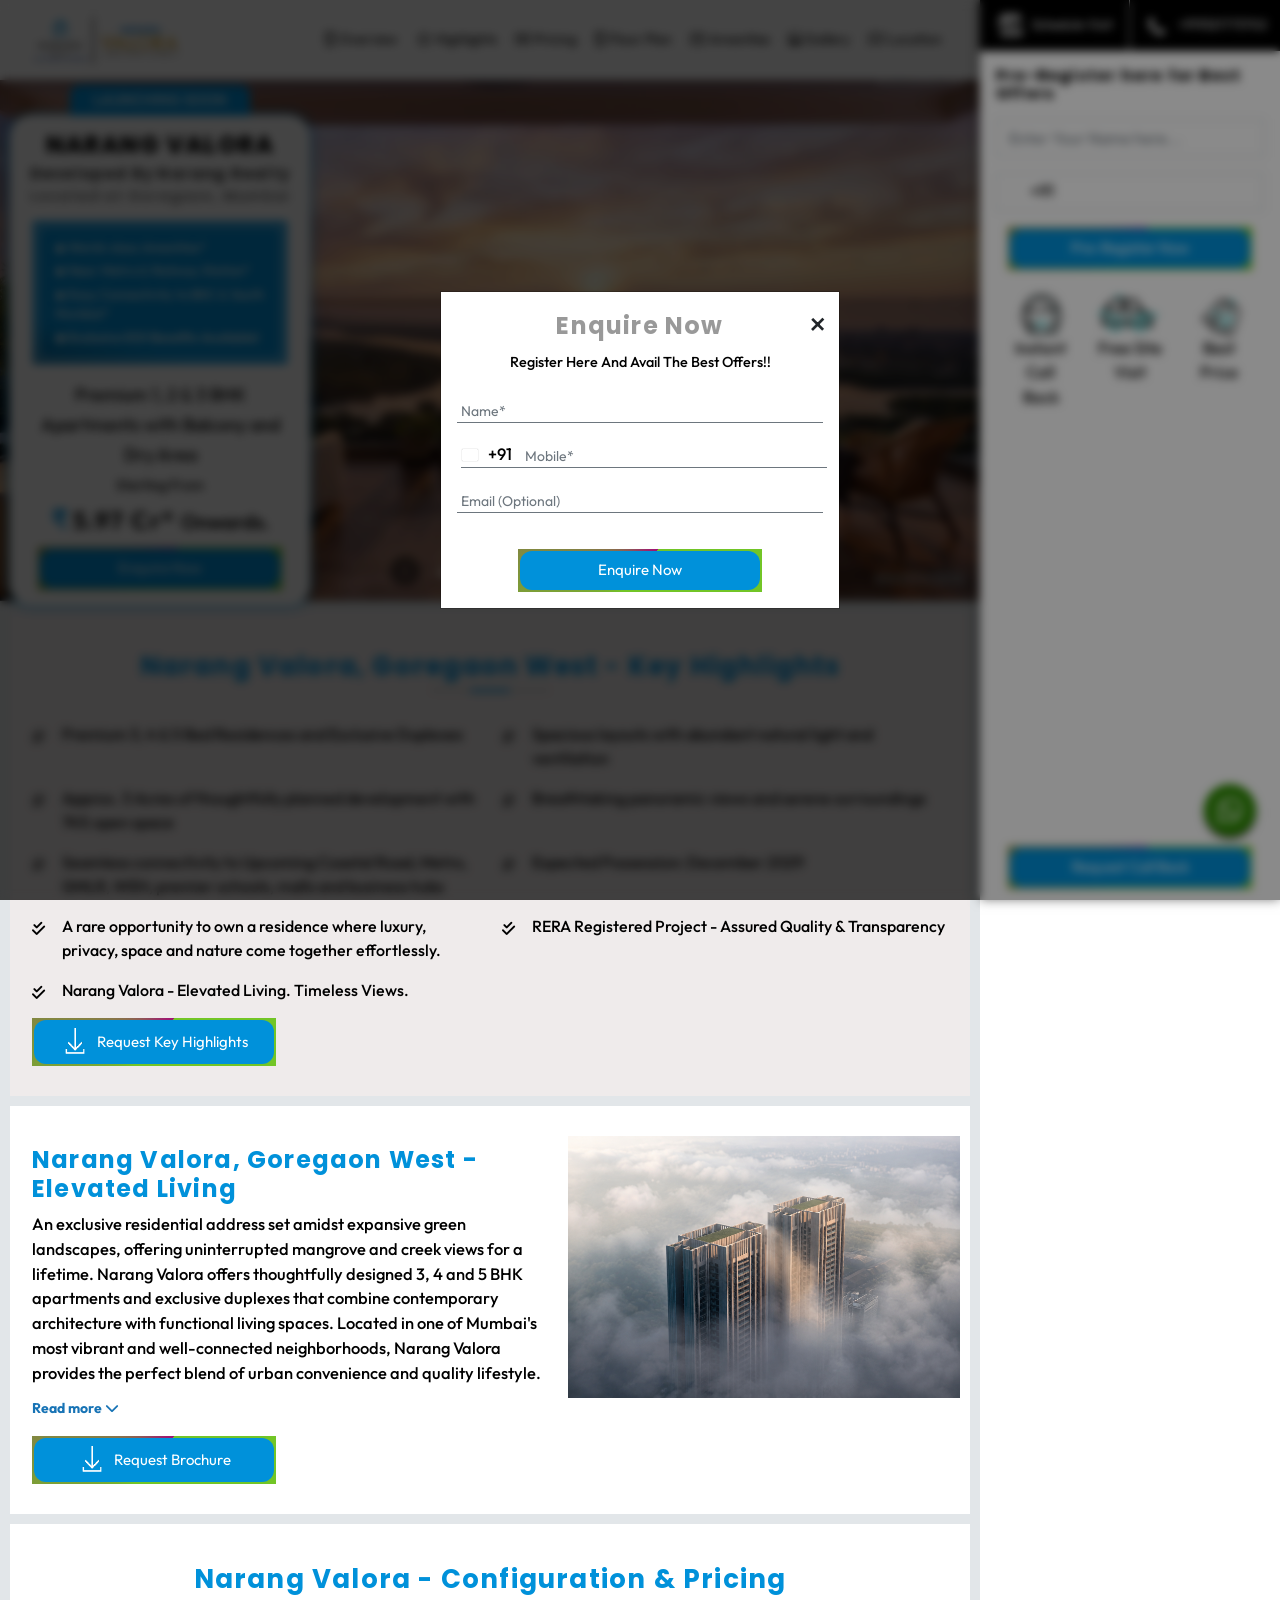
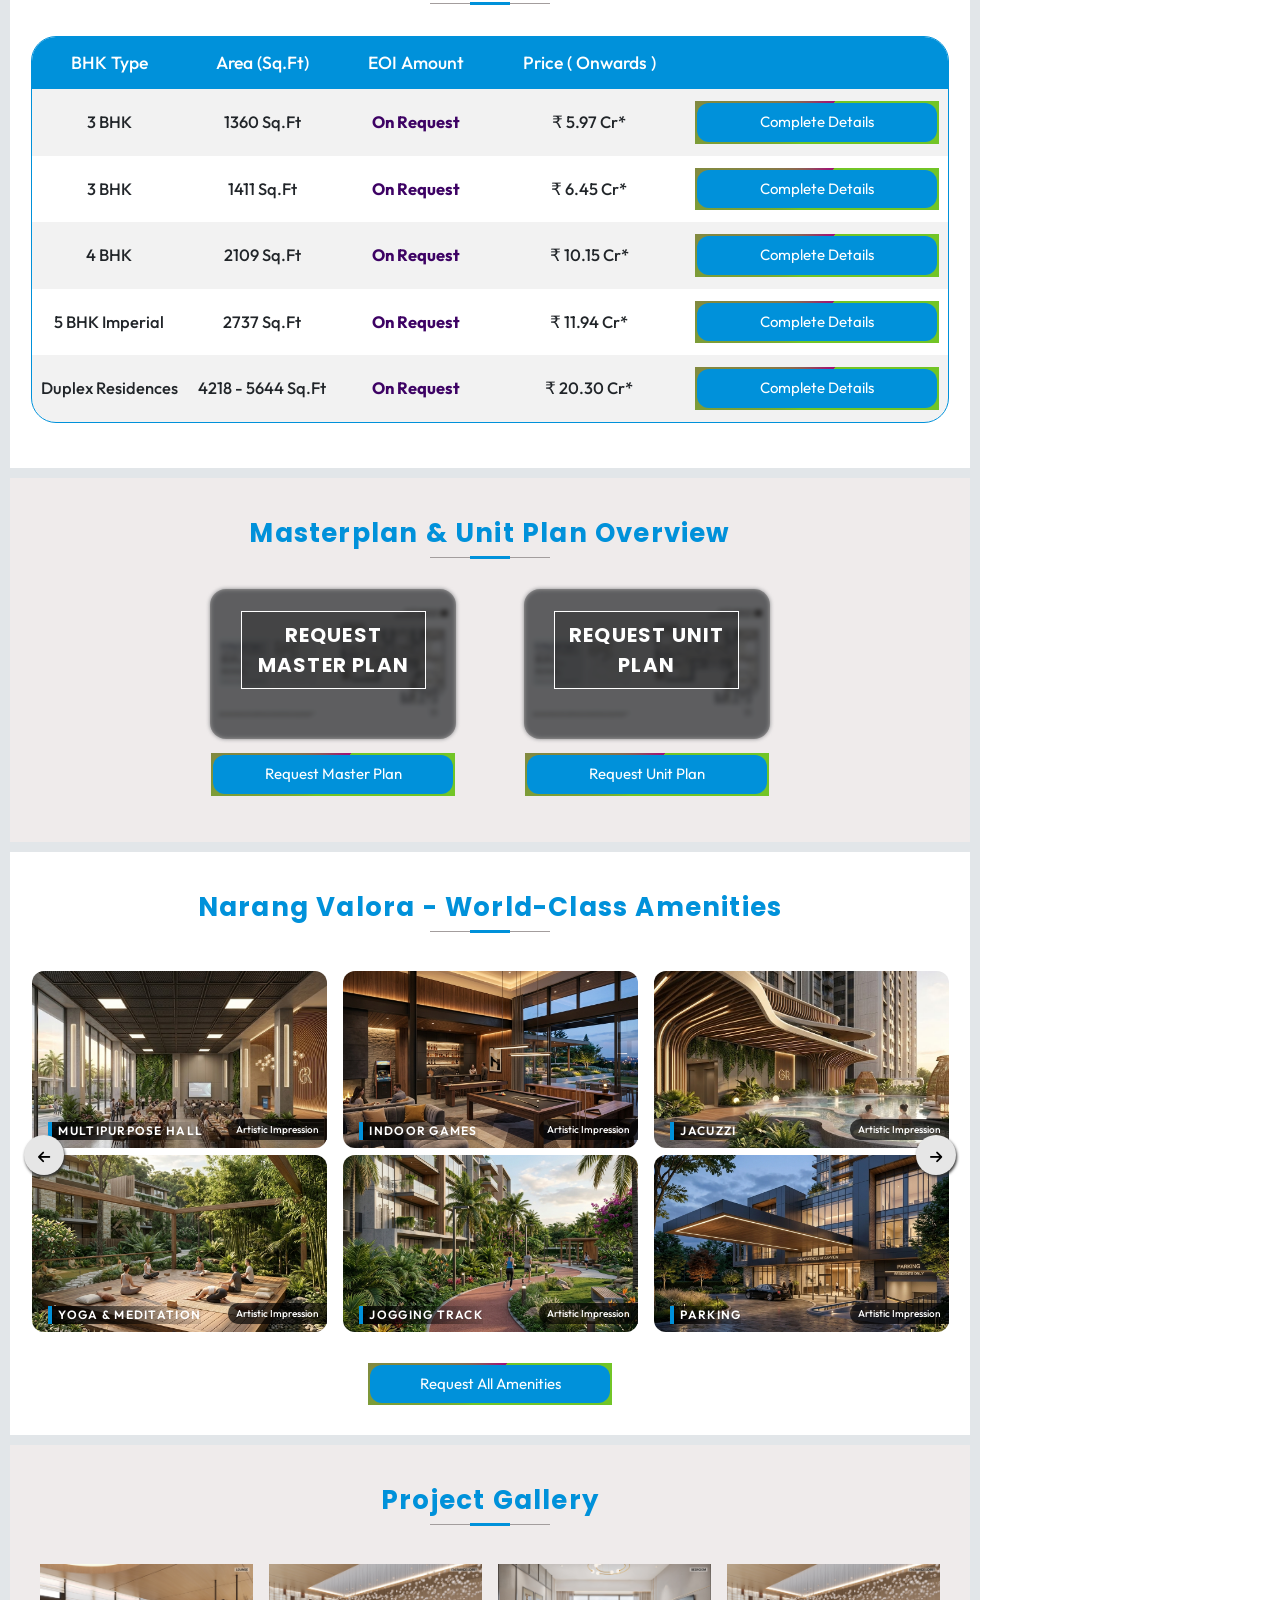
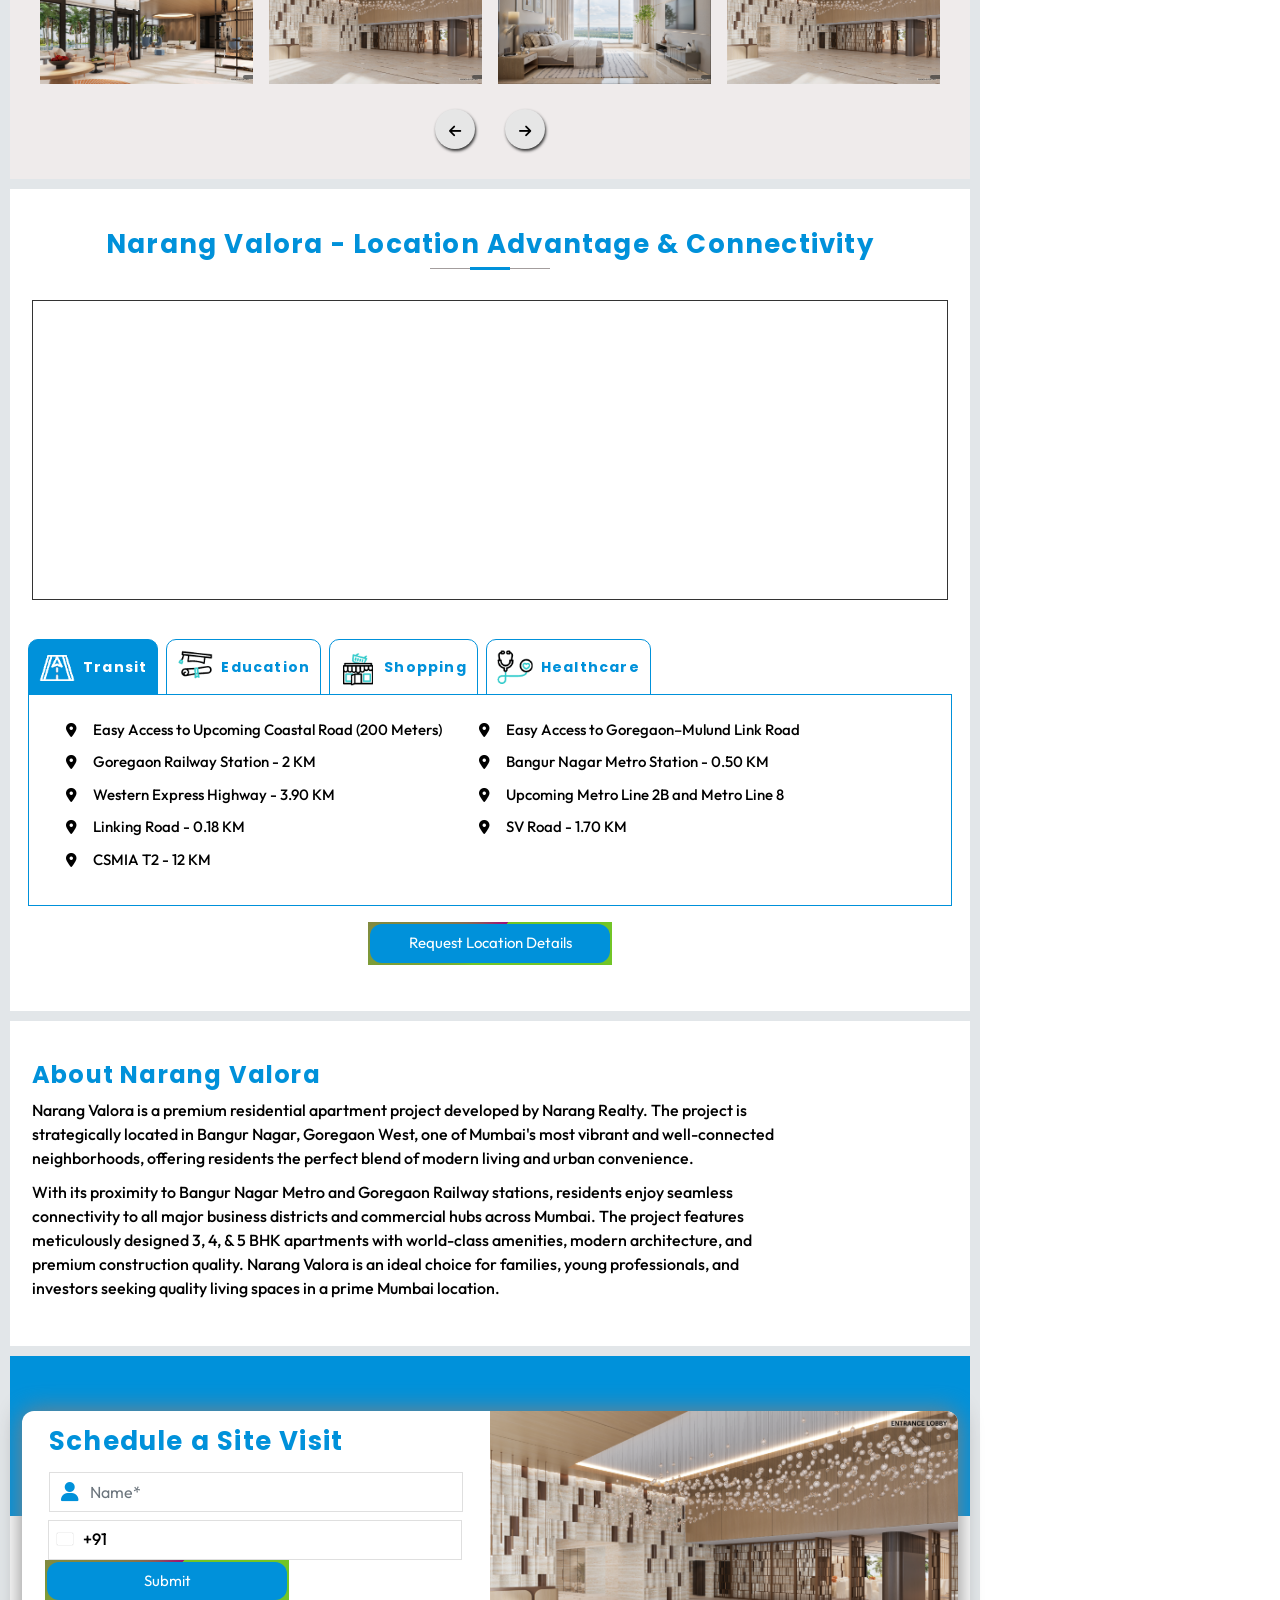
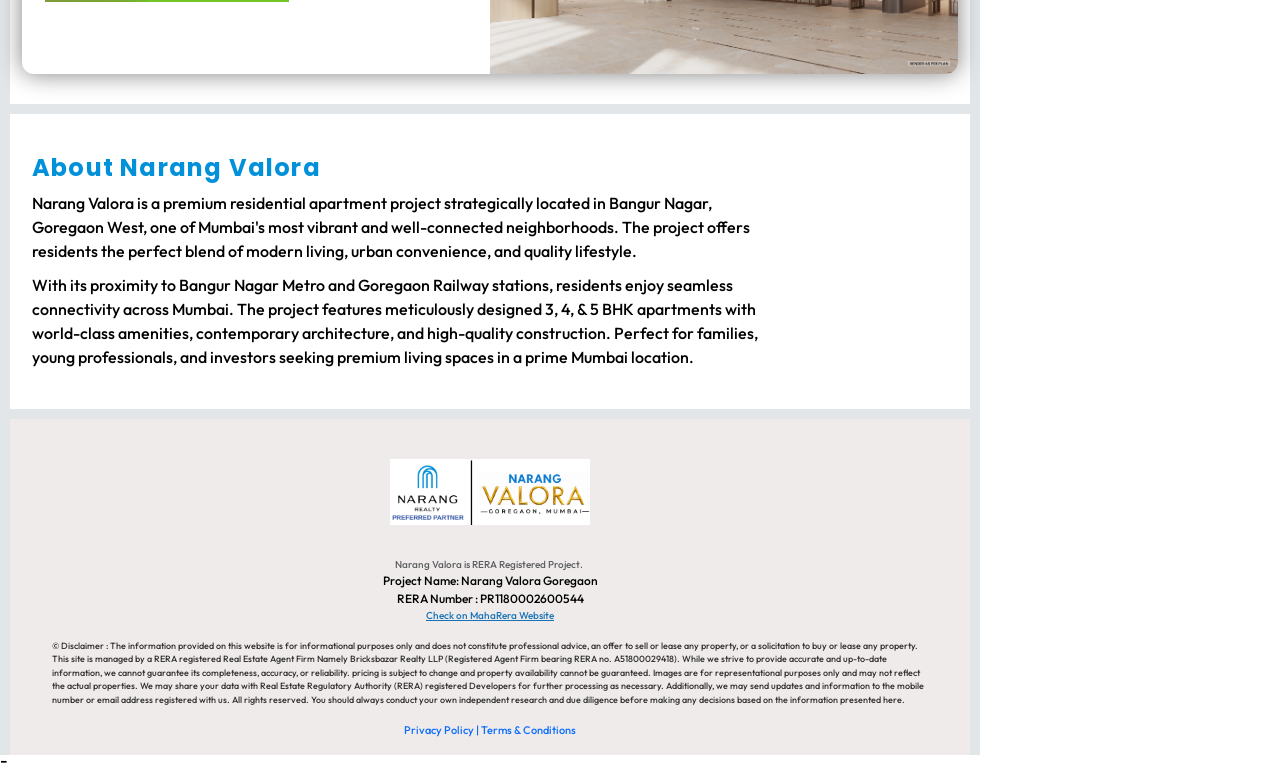
==== commit 3f6bd8e0: "feat: initialize git repository and update index.html" ====
--- a/index.html
+++ b/index.html
@@ -5,7 +5,7 @@
 
     <meta charset="utf-8" />
     <meta name="viewport" content="width=device-width, initial-scale=1.0, shrink-to-fit=no" />
-    <link rel="icon" href="assets/images/favicon/favicon.jpg" sizes="16x16" />
+    <link rel="icon" href="assets/images/logo/logo_valora.png" sizes="16x16" />
     <!-- SEO -->
     <!-- HTML Meta Tags -->
     <title>Narang Valora | Grand 3, 4 & 5 Bed Residences in Bangur Nagar, Goregaon West, Mumbai
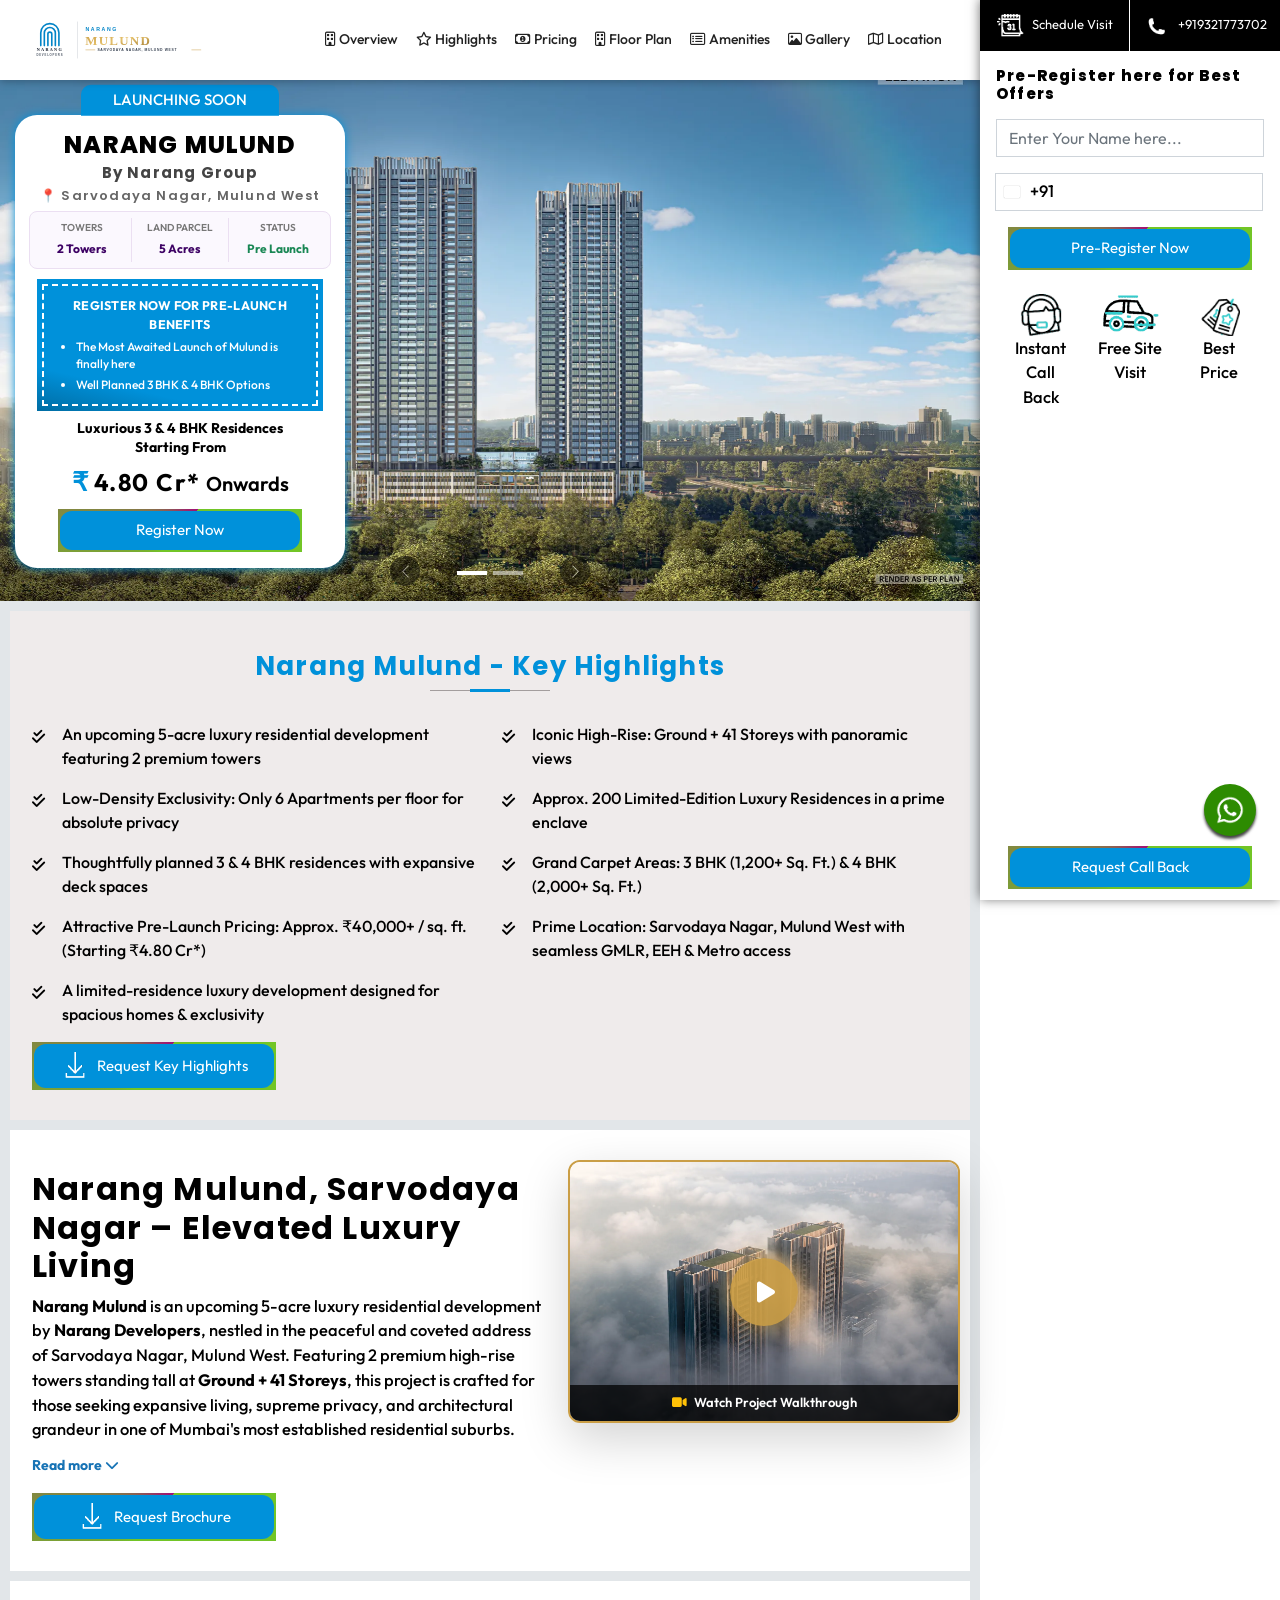
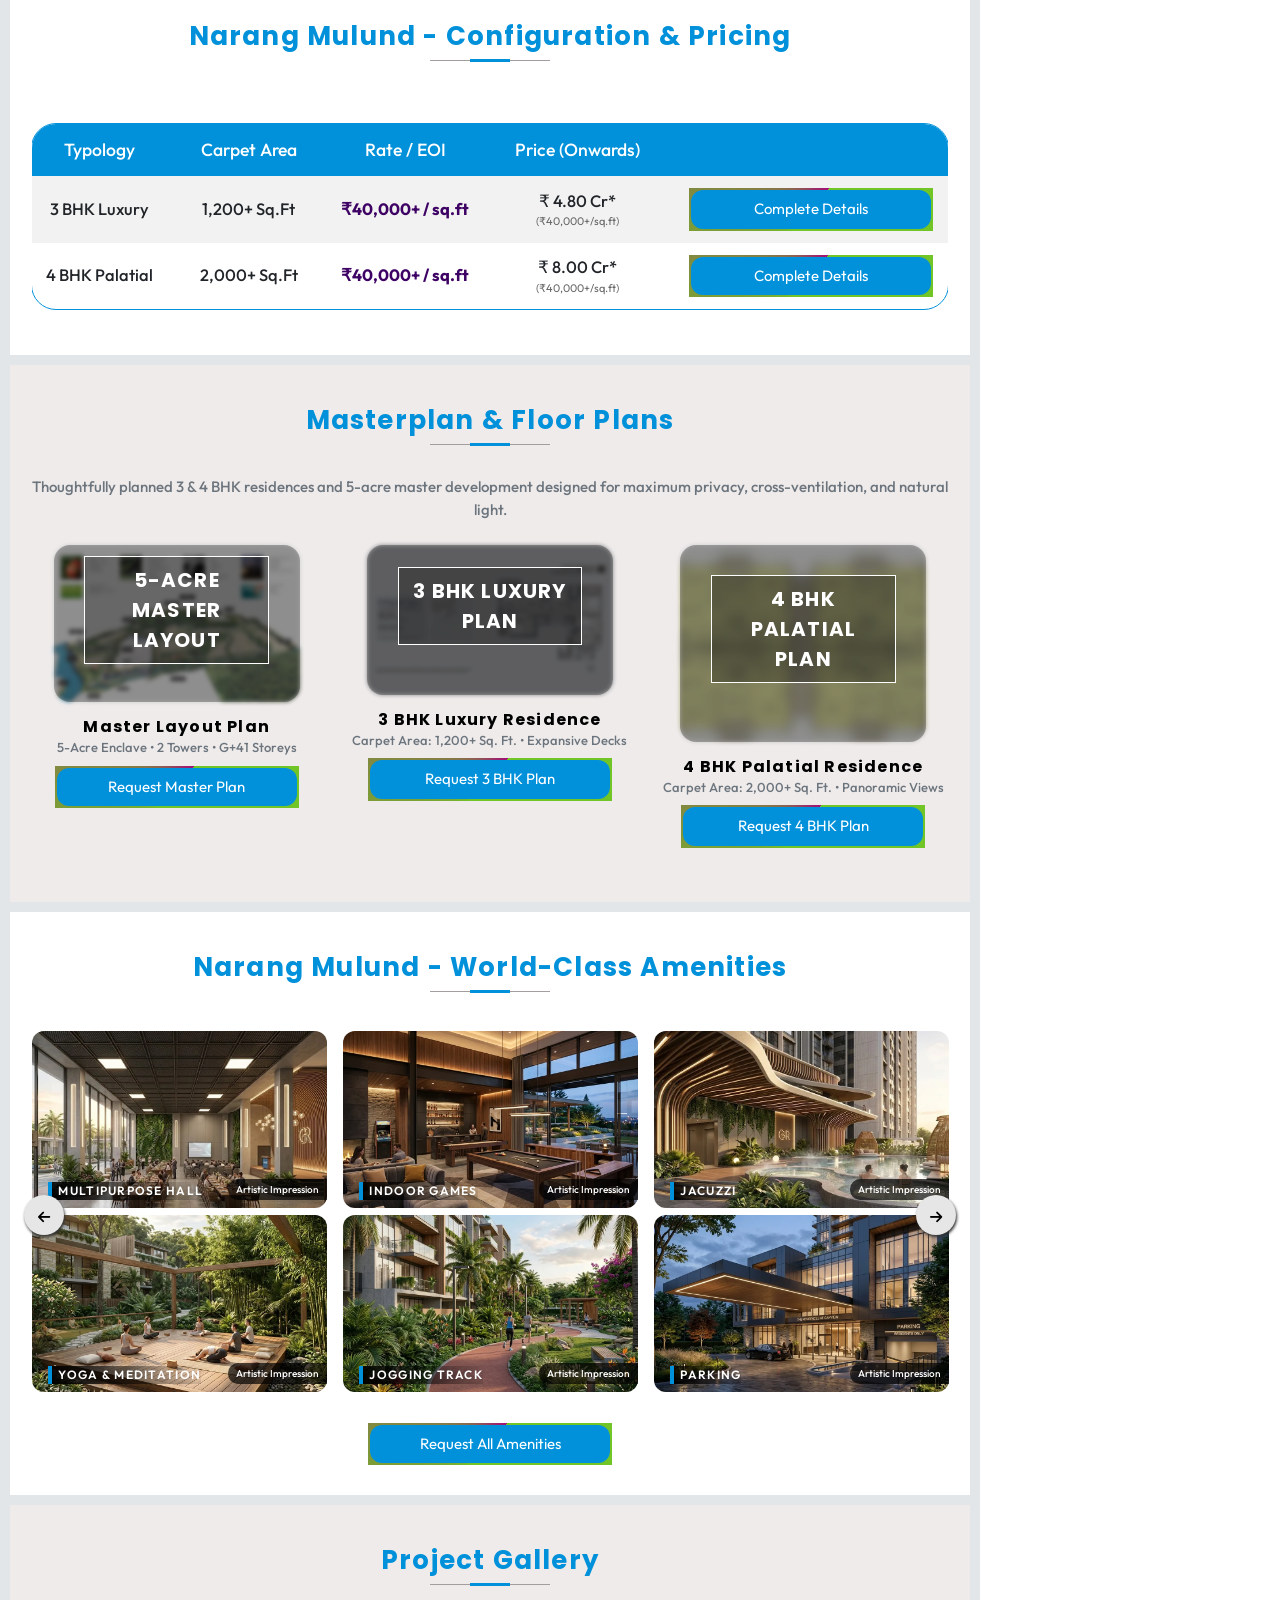
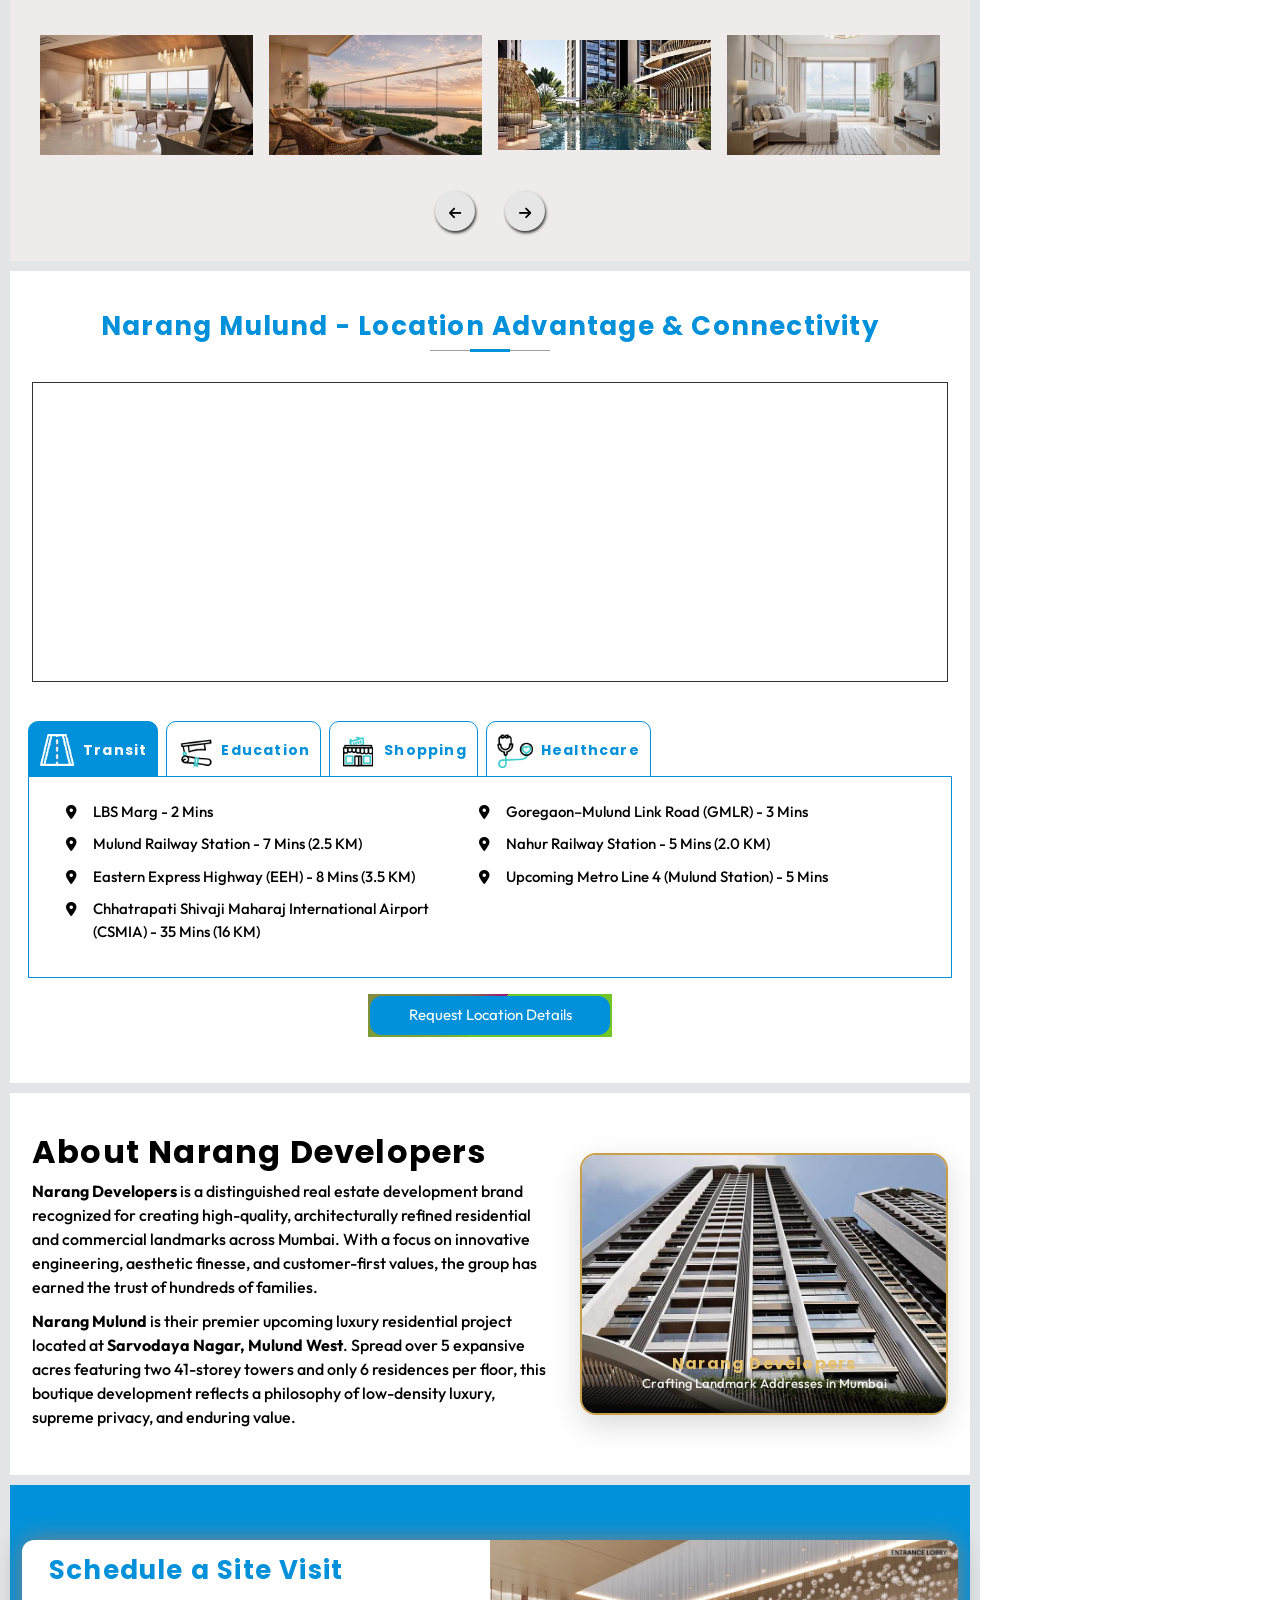
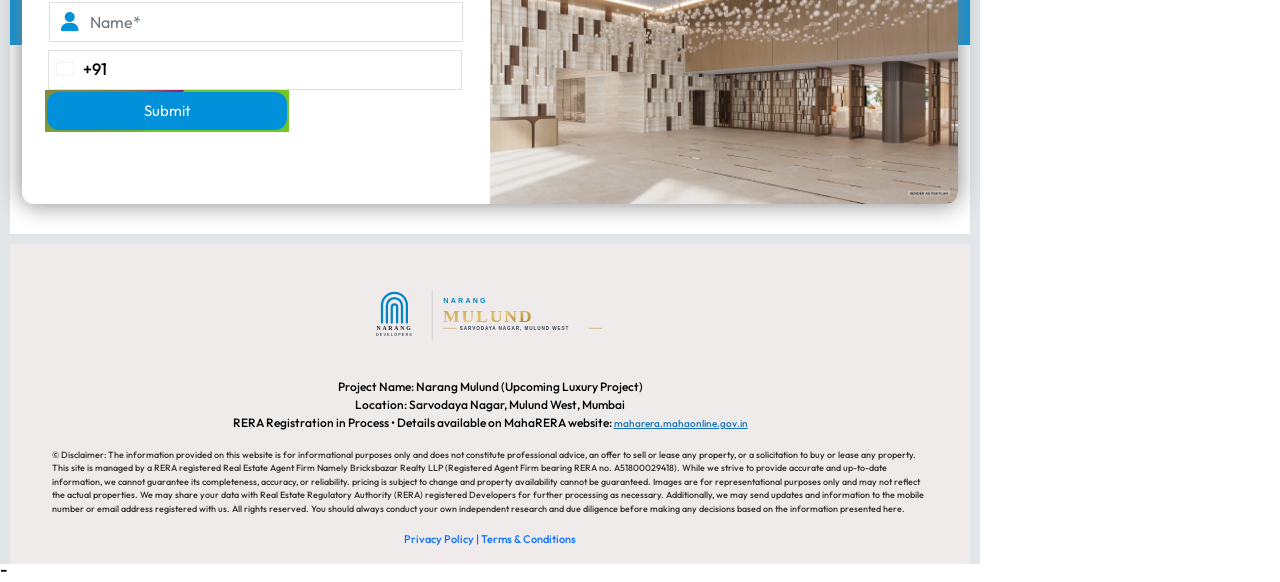
==== commit 74443802: "Update site content for Narang Mulund: hero section, WebP assets, typography, and disclaimer" ====
--- a/index.html
+++ b/index.html
@@ -5,27 +5,24 @@
 
     <meta charset="utf-8" />
     <meta name="viewport" content="width=device-width, initial-scale=1.0, shrink-to-fit=no" />
-    <link rel="icon" href="assets/images/logo/logo_valora.png" sizes="16x16" />
+    <link rel="icon" href="assets/images/logo/logo_mulund.svg" sizes="16x16" />
     <!-- SEO -->
     <!-- HTML Meta Tags -->
-    <title>Narang Valora | Grand 3, 4 & 5 Bed Residences in Bangur Nagar, Goregaon West, Mumbai
-    </title>
-    <meta name="description"
-        content="Narang Valora by Narang Realty. Grand 3, 4 & 5 Bed Residences in Bangur Nagar, Goregaon West, Mumbai. New Launch. 3 Acres | 2 Towers. Carpet Area 1360–5644 Sq.Ft. Price ₹5.97 Cr – ₹20.30 Cr.">
-    <meta name="keywords"
-        content="narang valora, narang bangur nagar, narang developer goregaon, 3bed goregaon west, 4bed goregaon west, 5bed goregaon west, luxury apartments bangur nagar, premium residences goregaon, new launch goregaon">
+    <title>Narang Mulund | Upcoming 3 & 4 BHK Luxury Residences in Sarvodaya Nagar, Mulund West</title>
+    <meta name="description" content="Discover Narang Mulund by Narang Developers – An upcoming 5-acre luxury residential development in Sarvodaya Nagar, Mulund West featuring 2 towers of G+41 storeys, 3 & 4 BHK residences (1,200+ to 2,000+ sq. ft.), only 6 units/floor, starting at approx. ₹40,000+/sq. ft.">
+    <meta name="keywords" content="narang mulund, narang developers mulund, sarvodaya nagar mulund west, 3bhk mulund west, 4bhk mulund west, luxury apartments mulund west, upcoming project mulund west, narang upcoming project, narang developers">
     <!-- Facebook Meta Tags -->
-    <meta property="og:url" content="">
+    <meta property="og:url" content="https://narangmulund.in/">
     <meta property="og:type" content="website">
-    <meta property="og:title" content="">
+    <meta property="og:title" content="Narang Mulund | Upcoming 3 & 4 BHK Luxury Project at Sarvodaya Nagar">
     <meta property="og:description"
-        content="Narang Valora by Narang Realty. Grand 3, 4 & 5 Bed Residences in Bangur Nagar, Goregaon West, Mumbai. New Launch. 3 Acres | 2 Towers. Carpet Area 1360–5644 Sq.Ft. Price ₹5.97 Cr – ₹20.30 Cr.">
-    <meta property="og:image" content=">
+        content="An upcoming 5-acre luxury residential development by Narang Developers in Sarvodaya Nagar, Mulund West. 2 Towers (G+41 Storeys), 3 & 4 BHK residences from 1,200+ to 2,000+ sq. ft. Only 6 apartments per floor. Pricing approx. ₹40,000+/sq. ft.">
+    <meta property="og:image" content="https://narangmulund.in/assets/images/logo/logo_mulund.svg">
         
-        <meta name=" twitter:card" content="summary_large_image">
-    <meta property="twitter:domain" content="">
-    <meta property="twitter:url" content="">
-    <meta name="twitter:title" content="">
+        <meta name="twitter:card" content="summary_large_image">
+    <meta property="twitter:domain" content="narangmulund.in">
+    <meta property="twitter:url" content="https://narangmulund.in/">
+    <meta name="twitter:title" content="Narang Mulund | Upcoming 3 & 4 BHK Luxury Project at Sarvodaya Nagar">
 
     <meta property="og:image" content="">
     <!-- SEO -->
@@ -45,258 +42,66 @@
     <link href="assets/css/slide-to-submit.css" rel="stylesheet" />
     <!-- slid to submit -->
     <link href="assets/css/theme.css" rel="stylesheet" />
-    <link rel="canonical" href="index-2.html" />
-    <style>
-        .enquire-modal.modal .modal-dialog form .forms-input-fields .form-control {
-            margin-top: 5px !important;
-        }
-
-        .iti {
-            position: relative;
-            display: inline-block;
-            width: 100% !important;
-            margin-left: -2px !important;
-        }
-
-        .iti__country-container {
-            margin-top: -1px !important;
-        }
-
-        #contact .desktop-summary .iti__country-container {
-            margin-top: -1px !important;
-        }
-
-        .iti__search-input {
-            padding-top: 7px !important;
-            padding-bottom: 7px !important;
-        }
-
-        .iti--inline-dropdown .iti__dropdown-content,
-        .iti--container {
-            z-index: 99999 !important;
-        }
-
-        #autoPopup .iti__country-container {
-            margin-top: -22px !important;
-            margin-left: -8px;
-        }
-
-        .modal-content .iti {
-            margin-left: 4px !important;
-        }
-
-        #main-popup .iti__country-container {
-            margin-top: 2px !important;
-        }
-
-        @media (max-width: 1919px) and (min-width: 992px) {
-            .navbar-light .navbar-nav .nav-link {
-                padding: 0px 20px 0px 26px;
-                margin: -14px;
-                color: #222;
-                margin-top: -11px;
-                font-size: 14px;
-            }
-        }
-    </style>
+    <link rel="canonical" href="https://narangmulund.in/" />
+    
 
 
 
     <!-- js start -->
-    <script src="assets/js/jquery.min.js"></script>
-
-    <script src="assets/js/intlTelInput.min.js"></script>
-    <script src="assets/js/utils.js"></script>
-    <script src="assets/js/jquery-ui.min.js"></script>
-    <script src="assets/js/jquery.ui.touch-punch.min.js"></script>
+    <script defer src="assets/js/jquery.min.js"></script>
+
+    <script defer src="assets/js/intlTelInput.min.js"></script>
+
+    <script defer src="assets/js/jquery-ui.min.js"></script>
+    <script defer src="assets/js/jquery.ui.touch-punch.min.js"></script>
     <!-- slid to submit end-->
-    <script src="assets/js/owl.carousel.min.js"></script>
-    <script src="assets/js/popper.min.js"></script>
-    <script src="assets/js/bootstrap.min.js"></script>
+    <script defer src="assets/js/owl.carousel.min.js"></script>
+    <script defer src="assets/js/popper.min.js"></script>
+    <script defer src="assets/js/bootstrap.min.js"></script>
     <!-- gallery JS -->
-    <script src="assets/js/slick.min.js"></script>
-    <script src="assets/js/slick-lightbox.min.js"></script>
-    <script src="assets/js/custom.js"></script>
-    <script type="text/javascript">
-        $(window).on("load", function () {
-            // Wait for 5 seconds (5000 milliseconds) after the page has loaded
-            setTimeout(function () {
-                $("#autoPopup").modal("show");
-            }, 5000);
-        });
-
-        $(document).ready(function () {
-            $(".js-gallery").slick({
-                slidesToShow: 4,
-                slidesToScroll: 1,
-                arrows: true,
-                fade: false,
-                autoplay: true,
-                autoplaySpeed: 2000,
-                adaptiveHeight: true,
-                prevArrow: '<span class="gallery-arrow mod-prev"><i class="fas fa-arrow-left"></i></span>',
-                nextArrow: '<span class="gallery-arrow mod-next"><i class="fas fa-arrow-right"></i></span>',
-                responsive: [
-                    {
-                        breakpoint: 1024,
-                        settings: {
-                            centerMode: true,
-                            centerPadding: "0px",
-                            slidesToShow: 4,
-                        },
-                    },
-                    {
-                        breakpoint: 980,
-                        settings: {
-                            centerMode: true,
-                            centerPadding: "0px",
-                            slidesToShow: 3,
-                        },
-                    },
-                    {
-                        breakpoint: 480,
-                        settings: {
-                            centerMode: false,
-                            centerPadding: "0px",
-                            slidesToShow: 1,
-                        },
-                    },
-                ],
-            });
-            $(".js-gallery").slickLightbox({
-                src: "src",
-                itemSelector: ".js-gallery-popup img",
-                background: "rgba(0, 0, 0, .7)",
-            });
-
-            $("#slick1").slick({
-                rows: 2,
-                dots: false,
-                arrows: true,
-                prevArrow: '<span class="amenities-arrow mod-prev"><i class="fas fa-arrow-left"></i></span>',
-                nextArrow: '<span class="amenities-arrow mod-next"><i class="fas fa-arrow-right"></i></span>',
-                infinite: true,
-                speed: 300,
-                slidesToShow: 3,
-                slidesToScroll: 3,
-                responsive: [
-                    {
-                        breakpoint: 1024,
-                        settings: {
-                            centerMode: true,
-                            centerPadding: "0px",
-                            slidesToShow: 4,
-                        },
-                    },
-                    {
-                        breakpoint: 980,
-                        settings: {
-                            centerMode: true,
-                            centerPadding: "0px",
-                            slidesToShow: 3,
-                        },
-                    },
-                    {
-                        breakpoint: 480,
-                        row: 1,
-                        settings: {
-                            centerMode: true,
-                            centerPadding: "0px",
-                            slidesToShow: 1,
-                        },
-                    },
-                ],
-            });
-        });
-    </script>
-
-
-    <script>
-        $(document).ready(function () {
-            var itiInstances = [];
-
-            $(".phone").each(function () {
-                var input = this;
-                var iti = window.intlTelInput(input, {
-                    initialCountry: "in", // ✅ Default India
-                    separateDialCode: true,
-                    allowDropdown: false,
-                    utilsScript: "assets/js/utils.js",
-                });
-                itiInstances.push({ input: input, iti: iti });
-
-                // Update values on country change as well
-                $(input).on("countrychange", function () {
-                    $(input).trigger("keyup");
-                });
-            });
-
-            $(".phone").on("keyup change", function () {
-                var input = this;
-                // ✅ find the corresponding iti instance for this input
-                var instance = itiInstances.find((item) => item.input === input);
-                if (!instance) return;
-
-                var fullNumber = instance.iti.getNumber(); // E.164 format e.g. +919876543210
-                var countryData = instance.iti.getSelectedCountryData();
-
-                //$(input).closest('form').find("input[name='fullMobileNo']").val(fullNumber);
-                $(input).closest("form").find("input[name='iso_code']").val(countryData.iso2);
-                $(input)
-                    .closest("form")
-                    .find("input[name='mobileExt']")
-                    .val("+" + countryData.dialCode);
-            });
-        });
-        var querystring = window.location.href;
-        var aaa = querystring.split("?");
-        jQuery("#utmtracking a").each(function () {
-            var href = jQuery(this).attr("href");
-            var href2 = href + "?" + aaa[1];
-            jQuery(this).attr("href", href2);
-        });
-
-        var current_url = querystring;
-        //alert(current_url);
-        var str2 = "utm_";
-        if (current_url.indexOf(str2) != -1) {
-            setCookie("cp_utm_data", current_url, 1);
-        }
-
-        function setCookie(name, value, days) {
-            var expires = "";
-            if (days) {
-                var date = new Date();
-                date.setTime(date.getTime() + days * 24 * 60 * 60 * 1000);
-                expires = "; expires=" + date.toUTCString();
-            }
-            document.cookie = name + "=" + (value || "") + expires + "; path=/";
-        }
-    </script>
-    <script type="text/javascript">
-        setInterval(function () {
-            $(".mod-next").triggerHandler("click");
-        }, 2000);
-    </script>
+    <script defer src="assets/js/slick.min.js"></script>
+    <script defer src="assets/js/slick-lightbox.min.js"></script>
+    <script defer src="assets/js/custom.js"></script>
+    
+
+
+    
+    
 
 
     <!-- js end -->
-    <style>
-        .amenities-img-holder img {
-            width: 100%;
-            aspect-ratio: 1 / .6    ;
-            object-fit: cover;
-            border-radius: 12px;
-        }
-    </style>
+    
+<!-- Google Tag Manager -->
+<script>(function(w,d,s,l,i){w[l]=w[l]||[];w[l].push({'gtm.start':
+new Date().getTime(),event:'gtm.js'});var f=d.getElementsByTagName(s)[0],
+j=d.createElement(s),dl=l!='dataLayer'?'&l='+l:'';j.async=true;j.src=
+'https://www.googletagmanager.com/gtm.js?id='+i+dl;f.parentNode.insertBefore(j,f);
+})(window,document,'script','dataLayer','GTM-MC4P6C8C');</script>
+<!-- End Google Tag Manager -->
+<!-- Taboola Pixel Code -->
+<script type='text/javascript'>
+  window._tfa = window._tfa || [];
+  window._tfa.push({notify: 'event', name: 'page_view', id: 2028631});
+  !function (t, f, a, x) {
+         if (!document.getElementById(x)) {
+            t.async = 1;t.src = a;t.id=x;f.parentNode.insertBefore(t, f);
+         }
+  }(document.createElement('script'),
+  document.getElementsByTagName('script')[0],
+  '//cdn.taboola.com/libtrc/unip/2028631/tfa.js',
+  'tb_tfa_script');
+</script>
+<!-- End of Taboola Pixel Code --> 
 </head>
 
 <body class="theme is-loading">
+<!-- Google Tag Manager (noscript) -->
+<noscript><iframe src="https://www.googletagmanager.com/ns.html?id=GTM-MC4P6C8C"
+height="0" width="0" style="display:none;visibility:hidden"></iframe></noscript>
+<!-- End Google Tag Manager (noscript) -->
     <nav class="navbar navbar-expand-lg navbar-light fixed-top">
         <div class="container-fluid">
-            <a class="navbar-brand" href="#home"> <img src="assets/images/logo/logo_valora.png" alt="Project Logo"
-                    class="img-fluid d-block mx-auto project-logo"
-                    style="width: 150px; max-width: 150px; margin-top: 40px; margin-bottom: 40px; " /> </a>
+            <a class="navbar-brand" href="#home"> <img src="assets/images/logo/logo_mulund.svg" alt="Narang Mulund Logo" class="img-fluid d-block mx-auto project-logo" style="width: 175px; max-width: 175px; margin-top: 25px; margin-bottom: 25px;" /> </a>
             <!--this content fetch from JS-->
             <div class="d-flex">
                 <button class="navbar-toggler" type="button" data-bs-toggle="collapse" data-bs-target="#navbarNav"
@@ -340,27 +145,7 @@
 
 
                 </ul>
-                <style>
-                    .responsive-nav {
-                        font-size: 16px;
-                        /* Desktop default */
-                    }
-
-                    @media (max-width: 767px) {
-
-                        /* Mobile */
-                        .responsive-nav {
-                            font-size: 14px;
-                            align-items: flex-start;
-                            /* optional: left align on mobile */
-                        }
-
-                        .project-logo {
-                            margin-top: 4px !important;
-                            margin-bottom: 4px !important;
-                        }
-                    }
-                </style>
+                
             </div>
         </div>
     </nav>
@@ -372,47 +157,28 @@
                 <section id="home">
                     <div class="container-fuild">
                         <div id="banner-carousel" class="carousel slide d-block" data-bs-ride="carousel"
-                            data-bs-interval="2000" data-bs-pause="false">
+                            data-bs-interval="2500" data-bs-pause="false">
                             <div class="carousel-indicators">
                                 <button type="button" data-bs-target="#banner-carousel" data-bs-slide-to="0"
-                                    class="active"></button>
+                                    class="active" aria-label="Slide 1"></button>
                                 <button type="button" data-bs-target="#banner-carousel" data-bs-slide-to="1"
-                                    class=""></button>
-                                <button type="button" data-bs-target="#banner-carousel" data-bs-slide-to="2"
-                                    class=""></button>
+                                    class="" aria-label="Slide 2"></button>
                             </div>
                             <div class="carousel-inner">
 
                                 <div class="carousel-item active">
                                     <picture>
-                                        <source media="(max-width: 750px)"
-                                            data-srcset="assets/images/Narangan%20images/Valora%20Renders_Elevation.jpg"
-                                            srcset="assets/images/Narangan%20images/Valora%20Renders_Elevation.jpg" />
-                                        <img class="d-block w-100" data-srcset="assets/images/Narangan%20images/Valora%20Renders_Elevation.jpg"
-                                            srcset="assets/images/Narangan%20images/Valora%20Renders_Elevation.jpg" />
+                                        <source media="(max-width: 750px)" srcset="assets/images/Banner/banner-1.webp" />
+                                        <img src="assets/images/Banner/banner-1.webp" alt="Narang Mulund Tower Elevation Ground + 41 Storeys" class="d-block w-100" />
                                     </picture>
                                 </div>
 
                                 <div class="carousel-item">
                                     <picture>
-                                        <source media="(max-width: 750px)"
-                                            data-srcset="assets/images/Narangan%20images/Valora%20Renders_Deck%20View%201.jpg"
-                                            srcset="assets/images/Narangan%20images/Valora%20Renders_Deck%20View%201.jpg" />
-                                        <img class="d-block w-100" data-srcset="assets/images/Narangan%20images/Valora%20Renders_Deck%20View%201.jpg"
-                                            srcset="assets/images/Narangan%20images/Valora%20Renders_Deck%20View%201.jpg" />
+                                        <source media="(max-width: 750px)" srcset="assets/images/Banner/banner-2.webp" />
+                                        <img src="assets/images/Banner/banner-2.webp" alt="Narang Mulund Sunset Deck Nature View" class="d-block w-100" />
                                     </picture>
                                 </div>
-                                <div class="carousel-item">
-                                    <picture>
-                                        <source media="(max-width: 750px)"
-                                            data-srcset="assets/images/Narangan%20images/Valora%20Renders_Living%20Room.jpg"
-                                            srcset="assets/images/Narangan%20images/Valora%20Renders_Living%20Room.jpg" />
-                                        <img class="d-block w-100" data-srcset="assets/images/Narangan%20images/Valora%20Renders_Living%20Room.jpg"
-                                            srcset="assets/images/Narangan%20images/Valora%20Renders_Living%20Room.jpg" />
-                                    </picture>
-                                </div>
-
-
 
                             </div>
                             <div class="slide-btn">
@@ -430,34 +196,60 @@
                         </div>
                         <div class="project-details">
                             <p class="text-center mb-1 on-rera offset">LAUNCHING SOON</p>
-                            <p class="text-center mb-1 non-rera offset">Coming Soon</p>
-                            <div class="text-center mb-3">
-                                <h2 style="font-weight: 800; font-size: 24px; color: #000; text-transform: uppercase; margin-bottom: 5px;">NARANG VALORA</h2>
-                                <h4 style="font-weight: 700; font-size: 15px; color: #333; margin-bottom: 5px;">Developed By Narang Realty</h4>
-                                <h5 style="font-weight: 600; font-size: 14px; color: #666; margin-bottom: 0;">Located at Goregaon, Mumbai</h5>
-                            </div>
-                            <div class="offerBox animatedtext mb-3">
-                                <div class="innerBox" style="text-align: left; padding: 10px 15px;">
-                                    <p class="mb-1">◆ World-class Amenities*</p>
-                                    <p class="mb-1">◆ Near Metro & Railway Station*</p>
-                                    <p class="mb-1">◆ Easy Connectivity to BKC & South Mumbai*</p>
-                                    <p class="mb-0" style="font-weight: 600;">◆ Exclusive EOI Benefits Available!</p>
-                                </div>
-                            </div>
-                            <p class="offer-info-text text-center mb-0">Premium 1, 2 & 3 BHK Apartments with Balcony and
-                                Dry Area</p>
-                            <p class="offer-info-text text-center mb-0" style="font-size: 14px;">Starting From</p>
-                            <div class="price-text"><span class="color-imp">₹ </span><span class="price-sub-text">5.97
-                                    Cr*</span> <span class="price"> Onwards.</span></div>
+                            <p class="text-center mb-1 non-rera offset">Launching Soon</p>
+                            <div class="text-center mb-2">
+                                <h2 style="font-weight: 800; font-size: 24px; color: #000; text-transform: uppercase; margin-bottom: 4px;">
+                                    <a href="https://narangmulund.in/" style="color: #000; text-decoration: none;">Narang Mulund</a>
+                                </h2>
+                                <h4 style="font-weight: 700; font-size: 15px; color: #444; margin-bottom: 6px;">By Narang Group</h4>
+                                <h5 style="font-weight: 600; font-size: 13px; color: #666; margin-bottom: 0;">📍 Sarvodaya Nagar, Mulund West</h5>
+                            </div>
+
+                            <div class="project-specs-bar mb-2" style="display: flex; justify-content: space-between; background: #fbf8fe; border: 1px solid #ebdff2; border-radius: 8px; padding: 6px 4px; text-align: center;">
+                                <div style="flex: 1; border-right: 1px solid #ebdff2; padding: 2px 4px;">
+                                    <span style="display: block; font-size: 10px; text-transform: uppercase; color: #777; font-weight: 600;">Towers</span>
+                                    <strong style="font-size: 12px; color: #3d0264;">2 Towers</strong>
+                                </div>
+                                <div style="flex: 1; border-right: 1px solid #ebdff2; padding: 2px 4px;">
+                                    <span style="display: block; font-size: 10px; text-transform: uppercase; color: #777; font-weight: 600;">Land Parcel</span>
+                                    <strong style="font-size: 12px; color: #3d0264;">5 Acres</strong>
+                                </div>
+                                <div style="flex: 1; padding: 2px 4px;">
+                                    <span style="display: block; font-size: 10px; text-transform: uppercase; color: #777; font-weight: 600;">Status</span>
+                                    <strong style="font-size: 12px; color: #198754;">Pre Launch</strong>
+                                </div>
+                            </div>
+
+                            <div class="offerBox animatedtext mb-2">
+                                <div class="innerBox" style="text-align: left; padding: 10px 14px; color: #ffffff;">
+                                    <p class="mb-1 text-center" style="font-weight: 700; font-size: 12.5px; color: #ffffff; text-transform: uppercase; letter-spacing: 0.3px;">
+                                        Register Now For Pre-Launch Benefits
+                                    </p>
+                                    <ul style="margin: 0; padding-left: 18px; font-size: 12px; line-height: 1.45; color: #ffffff;">
+                                        <li style="margin-bottom: 4px; color: #ffffff;">The Most Awaited Launch of Mulund is finally here</li>
+                                        <li style="margin-bottom: 0; color: #ffffff;">Well Planned 3 BHK & 4 BHK Options</li>
+                                    </ul>
+                                </div>
+                            </div>
+
+                            <p class="text-center mb-1" style="font-size: 14px; font-weight: 700; color: #000000; line-height: 1.4; padding: 0 4px;">
+                                Luxurious 3 & 4 BHK Residences <br>
+                                Starting From
+                            </p>
+
+                            <div class="price-text mb-2">
+                                <span class="color-imp">₹ </span><span class="price-sub-text">4.80 Cr*</span> <span class="price">Onwards</span>
+                            </div>
+
                             <button id="banner-enquiry-button" data-id="Enquiry" type="button"
                                 class="custom-btn btn btn-block mx-auto data-id-btn on-rera"
                                 data-bs-target="#enquire-modal" data-bs-toggle="modal" data-bs-whatever="Enquire Now">
-                                <span class="enquireNowBtn">Enquire Now</span>
+                                <span class="enquireNowBtn">Register Now</span>
                             </button>
                             <button id="banner-enquiry-button" data-id="Enquiry" type="button"
                                 class="custom-btn btn btn-block mx-auto data-id-btn non-rera"
                                 data-bs-target="#enquire-modal" data-bs-toggle="modal" data-bs-whatever="Enquire Now">
-                                <span class="enquireNowBtn">Express Your Interest </span>
+                                <span class="enquireNowBtn">Register For Pre-Launch Benefits</span>
                             </button>
                         </div>
                     </div>
@@ -501,67 +293,67 @@
                 <!-- Highlight section -->
                 <section class="sec2" id="highlights">
                     <div class="container mx-auto">
-                        <h1 class="section-title">Narang Valora, Goregaon West - Key Highlights</h1>
+                        <h2 class="section-title">Narang Mulund - Key Highlights</h2>
                         <div class="row">
                             <div class="col-xl-6 col-lg-6 col-sm-12 mb-3">
                                 <div class="highlightData">
                                     <div class="iconBox"><i class="fa-solid fa-check-double"></i></div>
-                                    <p>Premium 3, 4 & 5 Bed Residences and Exclusive Duplexes</p>
+                                    <p>An upcoming 5-acre luxury residential development featuring 2 premium towers</p>
                                 </div>
                             </div>
                             <div class="col-xl-6 col-lg-4 col-sm-12 mb-3">
                                 <div class="highlightData">
                                     <div class="iconBox"><i class="fa-solid fa-check-double"></i></div>
-                                    <p>Spacious layouts with abundant natural light and ventilation</p>
+                                    <p>Iconic High-Rise: Ground + 41 Storeys with panoramic views</p>
                                 </div>
                             </div>
                             <div class="col-xl-6 col-lg-4 col-sm-12 mb-3">
                                 <div class="highlightData">
                                     <div class="iconBox"><i class="fa-solid fa-check-double"></i></div>
-                                    <p>Approx. 3 Acres of thoughtfully planned development with 74% open space</p>
+                                    <p>Low-Density Exclusivity: Only 6 Apartments per floor for absolute privacy</p>
                                 </div>
                             </div>
                             <div class="col-xl-6 col-lg-4 col-sm-12 mb-3">
                                 <div class="highlightData">
                                     <div class="iconBox"><i class="fa-solid fa-check-double"></i></div>
-                                    <p>Breathtaking panoramic views and serene surroundings</p>
+                                    <p>Approx. 200 Limited-Edition Luxury Residences in a prime enclave</p>
                                 </div>
                             </div>
                             <div class="col-xl-6 col-lg-4 col-sm-12 mb-3">
                                 <div class="highlightData">
                                     <div class="iconBox"><i class="fa-solid fa-check-double"></i></div>
-                                    <p>Seamless connectivity to Upcoming Coastal Road, Metro, GMLR, WEH, premier schools, malls and business hubs</p>
+                                    <p>Thoughtfully planned 3 & 4 BHK residences with expansive deck spaces</p>
                                 </div>
                             </div>
                             <div class="col-xl-6 col-lg-4 col-sm-12 mb-3">
                                 <div class="highlightData">
                                     <div class="iconBox"><i class="fa-solid fa-check-double"></i></div>
-                                    <p>Expected Possession: December 2029</p>
+                                    <p>Grand Carpet Areas: 3 BHK (1,200+ Sq. Ft.) & 4 BHK (2,000+ Sq. Ft.)</p>
                                 </div>
                             </div>
                             <div class="col-xl-6 col-lg-4 col-sm-12 mb-3">
                                 <div class="highlightData">
                                     <div class="iconBox"><i class="fa-solid fa-check-double"></i></div>
-                                    <p>A rare opportunity to own a residence where luxury, privacy, space and nature come together effortlessly.</p>
+                                    <p>Attractive Pre-Launch Pricing: Approx. ₹40,000+ / sq. ft. (Starting ₹4.80 Cr*)</p>
                                 </div>
                             </div>
                             <div class="col-xl-6 col-lg-4 col-sm-12 mb-3">
                                 <div class="highlightData">
                                     <div class="iconBox"><i class="fa-solid fa-check-double"></i></div>
-                                    <p>RERA Registered Project - Assured Quality & Transparency</p>
+                                    <p>Prime Location: Sarvodaya Nagar, Mulund West with seamless GMLR, EEH & Metro access</p>
                                 </div>
                             </div>
                             <div class="col-xl-6 col-lg-4 col-sm-12 mb-3">
                                 <div class="highlightData">
                                     <div class="iconBox"><i class="fa-solid fa-check-double"></i></div>
-                                    <p>Narang Valora - Elevated Living. Timeless Views.</p>
+                                    <p>A limited-residence luxury development designed for spacious homes & exclusivity</p>
                                 </div>
                             </div>
                         </div>
                         <button id="request-brochure-button" type="button" class="custom-btn data-id-btn on-rera"
                             data-bs-target="#enquire-modal" data-bs-toggle="modal" data-bs-whatever="Enquire Now"
                             data-id="Brochure">
-                            <span class="enquireNowBtn"><img src="assets/images/gif_icon/download.gif"
+                            <span class="enquireNowBtn"><img loading="lazy" src="assets/images/gif_icon/download.gif"
                                     class="img-fluid icon_sz me-2" />Request Key Highlights</span>
                         </button>
                     </div>
@@ -572,13 +364,13 @@
                         <div class="row">
                             <div class="col-xl-7 col-lg-7 col-sm-12">
                                 <div class="overview-data">
-                                    <h1>Narang Valora, Goregaon West - Elevated Living</h1>
+                                    <h2>Narang Mulund, Sarvodaya Nagar – Elevated Luxury Living</h2>
                                     <p class="overview-info">
-                                        An exclusive residential address set amidst expansive green landscapes, offering uninterrupted mangrove and creek views for a lifetime. Narang Valora offers thoughtfully designed 3, 4 and 5 BHK apartments and exclusive duplexes that combine contemporary architecture with functional living spaces. Located in one of Mumbai's most vibrant and well-connected neighborhoods, Narang Valora provides the perfect blend of urban convenience and quality lifestyle.
+                                        <strong>Narang Mulund</strong> is an upcoming 5-acre luxury residential development by <strong>Narang Developers</strong>, nestled in the peaceful and coveted address of Sarvodaya Nagar, Mulund West. Featuring 2 premium high-rise towers standing tall at <strong>Ground + 41 Storeys</strong>, this project is crafted for those seeking expansive living, supreme privacy, and architectural grandeur in one of Mumbai's most established residential suburbs.
                                     </p>
                                     <p>
                                         <span class="moreText" data-hit="more-overview">
-                                            With direct proximity to Upcoming Coastal Road, Metro, GMLR, WEH, residents enjoy seamless connectivity to all major business districts and entertainment hubs across Mumbai. The project features world-class amenities including advanced gymnasiums, swimming pools, yoga decks, meditation spaces, and beautifully landscaped gardens. Perfect for families, young professionals, and investors, Narang Valora stands as an ideal choice for those seeking quality apartments in a prime Mumbai location with excellent appreciation potential and lifestyle benefits.
+                                            Each tower is curated with only <strong>6 apartments per floor</strong>, creating an ultra-private community of approximately <strong>200 select residences</strong>. Homeowners can choose between sprawling <strong>3 BHK residences (1,200+ sq. ft.)</strong> and grand <strong>4 BHK residences (2,000+ sq. ft.)</strong>, each engineered for optimum natural daylight, cross-ventilation, and majestic views. With pre-launch pricing at approximately <strong>₹40,000+ / sq. ft.</strong> (starting from ₹4.80 Cr*), Narang Mulund offers an unmatched opportunity to invest in a premier lifestyle address with superb connectivity via GMLR, Eastern Express Highway, and upcoming Metro lines.
                                         </span>
                                         <span data-target="-overview" class="button moreBtn viewmore"
                                             style="color: #1773b5;">Read more <i class="fa fa-chevron-down"></i></span>
@@ -586,7 +378,7 @@
                                     <button id="request-brochure-button" type="button"
                                         class="custom-btn data-id-btn on-rera" data-bs-target="#enquire-modal"
                                         data-bs-toggle="modal" data-bs-whatever="Enquire Now" data-id="Brochure">
-                                        <span class="enquireNowBtn"><img src="assets/images/gif_icon/download.gif"
+                                        <span class="enquireNowBtn"><img loading="lazy" src="assets/images/gif_icon/download.gif"
                                                 class="img-fluid icon_sz me-2" />Request Brochure</span>
                                     </button>
                                     <button id="request-brochure-button" type="button"
@@ -596,9 +388,17 @@
                                     </button>
                                 </div>
                             </div>
-                            <div class="col-xl-5 col-lg-5 col-sm-12 text-center ps-0 pe-0"><img
-                                    src="assets/images/Narangan%20images/narang.png" width="100%" class="data-id-btn"
-                                    data-id="Project Video" alt=" " /></div>
+                            <div class="col-xl-5 col-lg-5 col-sm-12 text-center ps-0 pe-0">
+                                <div class="position-relative overflow-hidden shadow-lg data-id-btn" data-id="Project Video" data-bs-target="#enquire-modal" data-bs-toggle="modal" style="cursor: pointer; border-radius: 12px; border: 2px solid #CA9E46;">
+                                    <img src="assets/images/Narangan%20images/narang.webp" width="100%" alt="Narang Mulund Aerial Video Walkthrough" class="img-fluid" style="display: block;" />
+                                    <div class="position-absolute top-50 start-50 translate-middle d-flex flex-column align-items-center justify-content-center" style="width: 68px; height: 68px; background: rgba(202, 158, 70, 0.92); border-radius: 50%; box-shadow: 0 0 25px rgba(202, 158, 70, 0.8);">
+                                        <i class="fa-solid fa-play text-white fs-4" style="margin-left: 4px;"></i>
+                                    </div>
+                                    <div class="position-absolute bottom-0 start-0 end-0 py-2 text-white text-center" style="background: rgba(0,0,0,0.75); font-size: 13px; font-weight: 600;">
+                                        <i class="fa-solid fa-video me-1 text-warning"></i> Watch Project Walkthrough
+                                    </div>
+                                </div>
+                            </div>
                         </div>
                     </div>
                 </section>
@@ -607,76 +407,43 @@
                     <div class="container sec-pd sec-price">
                         <div class="row gx-md-5">
                             <div class="col-12">
-                                <h1 class="section-title on-rera">Narang Valora - Configuration & Pricing</h1>
-                                <h1 class="section-title non-rera">Apartment Configuration & Pricing</h1>
-                                <div class="">
+                                <h2 class="section-title on-rera">Narang Mulund - Configuration & Pricing</h2>
+                                <h2 class="section-title non-rera">Apartment Configuration & Pricing</h2>
+                                <div class="table-responsive">
                                     <table class="table table-borderless table-striped table-pricing text-center">
                                         <thead>
                                             <tr>
-                                                <th scope="col">BHK Type</th>
-                                                <th scope="col">Area (Sq.Ft)</th>
-                                                <th scope="col">EOI Amount</th>
-                                                <th scope="col">Price ( Onwards )</th>
+                                                <th scope="col">Typology</th>
+                                                <th scope="col">Carpet Area</th>
+                                                <th scope="col">Rate / EOI</th>
+                                                <th scope="col">Price (Onwards)</th>
                                                 <th scope="col"></th>
                                             </tr>
                                         </thead>
+                                        
                                         <tbody>
                                             <tr>
-                                                <td class="price">3 BHK</td>
-                                                <td>1360 Sq.Ft</td>
-                                                <td style="color:#3d0264; font-weight:bold;">On Request <span class="d-block d-md-none" style="font-size: 11px; font-weight: normal; color: #555;">EOI Amount</span></td>
-                                                <td class="price"><span style="font-family: sans-serif;">₹</span> 5.97
-                                                    Cr*</td>
+                                                <td class="price">3 BHK Luxury</td>
+                                                <td>1,200+ Sq.Ft</td>
+                                                <td style="color:#3d0264; font-weight:bold;">₹40,000+ / sq.ft <span class="d-block d-md-none" style="font-size: 11px; font-weight: normal; color: #555;">Rate</span></td>
+                                                <td class="price">₹ 4.80 Cr* <span class="d-block" style="font-size: 11px; font-weight: normal; color: #666;">(₹40,000+/sq.ft)</span></td>
                                                 <td><a href="javascript:void(0);" class="btn text-white my-1 custom-btn"
                                                         data-bs-target="#enquire-modal" data-bs-toggle="modal"><span
                                                             class="enquireNowBtn">Complete Details</span></a>
                                                 </td>
                                             </tr>
                                             <tr>
-                                                <td class="price">3 BHK</td>
-                                                <td>1411 Sq.Ft</td>
-                                                <td style="color:#3d0264; font-weight:bold;">On Request <span class="d-block d-md-none" style="font-size: 11px; font-weight: normal; color: #555;">EOI Amount</span></td>
-                                                <td class="price"><span style="font-family: sans-serif;">₹</span> 6.45
-                                                    Cr*</td>
-                                                <td><a href="javascript:void(0);" class="btn text-white my-1 custom-btn"
-                                                        data-bs-target="#enquire-modal" data-bs-toggle="modal"><span
-                                                            class="enquireNowBtn">Complete Details</span></a>
-                                                </td>
-                                            </tr>
-                                            <tr>
-                                                <td class="price">4 BHK</td>
-                                                <td>2109 Sq.Ft</td>
-                                                <td style="color:#3d0264; font-weight:bold;">On Request <span class="d-block d-md-none" style="font-size: 11px; font-weight: normal; color: #555;">EOI Amount</span></td>
-                                                <td class="price"><span style="font-family: sans-serif;">₹</span> 10.15
-                                                    Cr*</td>
-                                                <td><a href="javascript:void(0);" class="btn text-white my-1 custom-btn"
-                                                        data-bs-target="#enquire-modal" data-bs-toggle="modal"><span
-                                                            class="enquireNowBtn">Complete Details</span></a>
-                                                </td>
-                                            </tr>
-                                            <tr>
-                                                <td class="price">5 BHK Imperial</td>
-                                                <td>2737 Sq.Ft</td>
-                                                <td style="color:#3d0264; font-weight:bold;">On Request <span class="d-block d-md-none" style="font-size: 11px; font-weight: normal; color: #555;">EOI Amount</span></td>
-                                                <td class="price"><span style="font-family: sans-serif;">₹</span> 11.94
-                                                    Cr*</td>
-                                                <td><a href="javascript:void(0);" class="btn text-white my-1 custom-btn"
-                                                        data-bs-target="#enquire-modal" data-bs-toggle="modal"><span
-                                                            class="enquireNowBtn">Complete Details</span></a>
-                                                </td>
-                                            </tr>
-                                            <tr>
-                                                <td class="price">Duplex Residences</td>
-                                                <td>4218 - 5644 Sq.Ft</td>
-                                                <td style="color:#3d0264; font-weight:bold;">On Request <span class="d-block d-md-none" style="font-size: 11px; font-weight: normal; color: #555;">EOI Amount</span></td>
-                                                <td class="price"><span style="font-family: sans-serif;">₹</span> 20.30
-                                                    Cr*</td>
+                                                <td class="price">4 BHK Palatial</td>
+                                                <td>2,000+ Sq.Ft</td>
+                                                <td style="color:#3d0264; font-weight:bold;">₹40,000+ / sq.ft <span class="d-block d-md-none" style="font-size: 11px; font-weight: normal; color: #555;">Rate</span></td>
+                                                <td class="price">₹ 8.00 Cr* <span class="d-block" style="font-size: 11px; font-weight: normal; color: #666;">(₹40,000+/sq.ft)</span></td>
                                                 <td><a href="javascript:void(0);" class="btn text-white my-1 custom-btn"
                                                         data-bs-target="#enquire-modal" data-bs-toggle="modal"><span
                                                             class="enquireNowBtn">Complete Details</span></a>
                                                 </td>
                                             </tr>
                                         </tbody>
+
                                     </table>
                                 </div>
                             </div>
@@ -687,54 +454,86 @@
                 <section class="sec2" id="floor-plan">
                     <div class="container">
                         <div class="row justify-content-center">
-                            <div class="col-md-10 col-lg-8 layout-plan text-center">
+                            <div class="col-md-12 layout-plan text-center">
                                 <div>
-                                    <h1 class="section-title on-rera master_plan_title">Masterplan & Unit Plan Overview
-                                    </h1>
-                                    <h1 class="section-title non-rera mb-4">Tentative Masterplan & Unit Plan</h1>
-                                </div>
-
-                                <div class="row">
-                                    <div class="col-md-6 mb-3">
-                                        <!-- Whole image clickable -->
+                                    <h2 class="section-title on-rera master_plan_title">Masterplan & Floor Plans</h2>
+                                    <h2 class="section-title non-rera mb-4">Tentative Masterplan & Unit Plans</h2>
+                                    <p class="text-muted mb-4" style="font-size: 15px;">
+                                        Thoughtfully planned 3 & 4 BHK residences and 5-acre master development designed for maximum privacy, cross-ventilation, and natural light.
+                                    </p>
+                                </div>
+
+                                <div class="row justify-content-center">
+                                    <!-- 5-Acre Master Layout Plan -->
+                                    <div class="col-lg-4 col-md-6 mb-4">
                                         <figure class="unit-plan-figure" data-bs-toggle="modal"
                                             data-bs-target="#enquire-modal" data-bs-whatever="Enquire Now"
                                             data-id="Master Layout Plan" style="cursor: pointer;">
-                                            <img src="assets/images/floor-plan/MasterPlan_valora.jpg" alt="Master Plan"
+                                            <img loading="lazy" src="assets/images/floor-plan/MasterPlan.webp" alt="Narang Mulund 5-Acre Master Layout Plan"
                                                 class="img-fluid unit_plan_img" />
-                                            <!-- Overlay -->
                                             <figcaption class="unit-overlay">
-                                                <h3 class="unit-title">REQUEST MASTER PLAN</h3>
-                                                <span class="hover-btn">ENQUIRE NOW</span>
+                                                <h3 class="unit-title">5-ACRE MASTER LAYOUT</h3>
+                                                <span class="hover-btn">REQUEST MASTER PLAN</span>
                                             </figcaption>
                                         </figure>
-                                        <a href="#" class="btn mt-2 custom-btn data-id-btn mx-auto"
-                                            data-bs-target="#enquire-modal" data-bs-toggle="modal"
-                                            data-bs-whatever="Enquire Now" data-id="Master Layout Plan">
-                                            <span class="enquireNowBtn">Request Master Plan</span>
-                                        </a>
-                                    </div>
-                                    <div class="col-md-6 mb-3">
+                                        <div class="plan-details mt-2">
+                                            <h4 style="font-size: 16px; font-weight: 700; margin-bottom: 2px;">Master Layout Plan</h4>
+                                            <p class="text-muted" style="font-size: 13px; margin-bottom: 8px;">5-Acre Enclave • 2 Towers • G+41 Storeys</p>
+                                            <a href="#" class="btn custom-btn data-id-btn mx-auto"
+                                                data-bs-target="#enquire-modal" data-bs-toggle="modal"
+                                                data-bs-whatever="Enquire Now" data-id="Master Layout Plan">
+                                                <span class="enquireNowBtn">Request Master Plan</span>
+                                            </a>
+                                        </div>
+                                    </div>
+
+                                    <!-- 3 BHK Luxury Floor Plan -->
+                                    <div class="col-lg-4 col-md-6 mb-4">
                                         <figure class="unit-plan-figure" data-bs-toggle="modal"
                                             data-bs-target="#enquire-modal" data-bs-whatever="Enquire Now"
-                                            data-id="Unit Layout Plan" style="cursor: pointer;">
-                                            <img src="assets/images/floor-plan/MasterPlan_valora.jpg" alt="Unit Plan"
+                                            data-id="3 BHK Floor Plan" style="cursor: pointer;">
+                                            <img loading="lazy" src="assets/images/floor-plan/MasterPlan_valora.webp" alt="Narang Mulund 3 BHK Luxury Floor Plan"
                                                 class="img-fluid unit_plan_img" />
-                                            <!-- Overlay -->
                                             <figcaption class="unit-overlay">
-                                                <h3 class="unit-title">REQUEST UNIT PLAN</h3>
-                                                <span class="hover-btn">ENQUIRE NOW</span>
+                                                <h3 class="unit-title">3 BHK LUXURY PLAN</h3>
+                                                <span class="hover-btn">REQUEST 3 BHK PLAN</span>
                                             </figcaption>
                                         </figure>
-                                        <a href="#" class="btn mt-2 custom-btn data-id-btn mx-auto"
-                                            data-bs-target="#enquire-modal" data-bs-toggle="modal"
-                                            data-bs-whatever="Enquire Now" data-id="Unit Layout Plan">
-                                            <span class="enquireNowBtn">Request Unit Plan</span>
-                                        </a>
-                                    </div>
-                                </div>
-                            </div>
-
+                                        <div class="plan-details mt-2">
+                                            <h4 style="font-size: 16px; font-weight: 700; margin-bottom: 2px;">3 BHK Luxury Residence</h4>
+                                            <p class="text-muted" style="font-size: 13px; margin-bottom: 8px;">Carpet Area: 1,200+ Sq. Ft. • Expansive Decks</p>
+                                            <a href="#" class="btn custom-btn data-id-btn mx-auto"
+                                                data-bs-target="#enquire-modal" data-bs-toggle="modal"
+                                                data-bs-whatever="Enquire Now" data-id="3 BHK Floor Plan">
+                                                <span class="enquireNowBtn">Request 3 BHK Plan</span>
+                                            </a>
+                                        </div>
+                                    </div>
+
+                                    <!-- 4 BHK Palatial Floor Plan -->
+                                    <div class="col-lg-4 col-md-6 mb-4">
+                                        <figure class="unit-plan-figure" data-bs-toggle="modal"
+                                            data-bs-target="#enquire-modal" data-bs-whatever="Enquire Now"
+                                            data-id="4 BHK Floor Plan" style="cursor: pointer;">
+                                            <img loading="lazy" src="assets/images/floor-plan/UnitPlan.webp" alt="Narang Mulund 4 BHK Palatial Floor Plan"
+                                                class="img-fluid unit_plan_img" />
+                                            <figcaption class="unit-overlay">
+                                                <h3 class="unit-title">4 BHK PALATIAL PLAN</h3>
+                                                <span class="hover-btn">REQUEST 4 BHK PLAN</span>
+                                            </figcaption>
+                                        </figure>
+                                        <div class="plan-details mt-2">
+                                            <h4 style="font-size: 16px; font-weight: 700; margin-bottom: 2px;">4 BHK Palatial Residence</h4>
+                                            <p class="text-muted" style="font-size: 13px; margin-bottom: 8px;">Carpet Area: 2,000+ Sq. Ft. • Panoramic Views</p>
+                                            <a href="#" class="btn custom-btn data-id-btn mx-auto"
+                                                data-bs-target="#enquire-modal" data-bs-toggle="modal"
+                                                data-bs-whatever="Enquire Now" data-id="4 BHK Floor Plan">
+                                                <span class="enquireNowBtn">Request 4 BHK Plan</span>
+                                            </a>
+                                        </div>
+                                    </div>
+                                </div>
+                            </div>
                         </div>
                     </div>
                 </section>
@@ -742,29 +541,29 @@
                 <!--  Amenities section  -->
                 <section class="sec1" id="amenities">
                     <div class="container">
-                        <h1 class="section-title on-rera">Narang Valora - World-Class Amenities</h1>
-                        <h1 class="section-title non-rera mb-4">Premium Facilities</h1>
+                        <h2 class="section-title on-rera">Narang Mulund - World-Class Amenities</h2>
+                        <h2 class="section-title non-rera mb-4">Premium Facilities</h2>
                         <div class="slick-wrapper">
                             <div class="inline-flex align-items-center">
                                 <div id="slick1">
                                     <div class="slide-item">
                                         <div class="amenity-content amenities-img-holder"
                                             style="width: 100%; height:auto;">
-                                            <img src="assets/images/amenities/gym_render.png" alt="Gymnasium" />
+                                            <img loading="lazy" src="assets/images/amenities/gym_render.webp" alt="Gymnasium" />
                                             <p>Gymnasium</p>
                                         </div>
                                     </div>
                                     <div class="slide-item">
                                         <div class="amenity-content amenities-img-holder"
                                             style="width: 100%; height:auto;">
-                                            <img src="assets/images/amenities/pool_render.png" alt="Swimming Pool" />
+                                            <img loading="lazy" src="assets/images/amenities/pool_render.webp" alt="Swimming Pool" />
                                             <p>Swimming Pool</p>
                                         </div>
                                     </div>
                                     <div class="slide-item">
                                         <div class="amenity-content amenities-img-holder"
                                             style="width: 100%; height:auto;">
-                                            <img src="assets/images/amenities/Multipurpose Hall.png"
+                                            <img loading="lazy" src="assets/images/amenities/Multipurpose Hall.webp"
                                                 alt="Multipurpose Hall" />
                                             <p>Multipurpose Hall</p>
                                         </div>
@@ -772,7 +571,7 @@
                                     <div class="slide-item">
                                         <div class="amenity-content amenities-img-holder"
                                             style="width: 100%; height:auto;">
-                                            <img src="assets/images/amenities/yoga_render.png"
+                                            <img loading="lazy" src="assets/images/amenities/yoga_render.webp"
                                                 alt="Yoga & Meditation" />
                                             <p>Yoga & Meditation</p>
                                         </div>
@@ -780,28 +579,28 @@
                                     <div class="slide-item">
                                         <div class="amenity-content amenities-img-holder"
                                             style="width: 100%; height:auto;">
-                                            <img src="assets/images/amenities/indoor_games_render.png" alt="Indoor Games" />
+                                            <img loading="lazy" src="assets/images/amenities/indoor_games_render.webp" alt="Indoor Games" />
                                             <p>Indoor Games</p>
                                         </div>
                                     </div>
                                     <div class="slide-item">
                                         <div class="amenity-content amenities-img-holder"
                                             style="width: 100%; height:auto;">
-                                            <img src="assets/images/amenities/jogging_track_render.png" alt="Jogging Track" />
+                                            <img loading="lazy" src="assets/images/amenities/jogging_track_render.webp" alt="Jogging Track" />
                                             <p>Jogging Track</p>
                                         </div>
                                     </div>
                                     <div class="slide-item">
                                         <div class="amenity-content amenities-img-holder"
                                             style="width: 100%; height:auto;">
-                                            <img src="assets/images/amenities/Jacuzzi.png" alt="Jacuzzi" />
+                                            <img loading="lazy" src="assets/images/amenities/Jacuzzi.webp" alt="Jacuzzi" />
                                             <p>Jacuzzi</p>
                                         </div>
                                     </div>
                                     <div class="slide-item">
                                         <div class="amenity-content amenities-img-holder"
                                             style="width: 100%; height:auto;">
-                                            <img src="assets/images/amenities/parking_render.png" alt="Parking" />
+                                            <img loading="lazy" src="assets/images/amenities/parking_render.webp" alt="Parking" />
                                             <p>Parking</p>
                                         </div>
                                     </div>
@@ -826,51 +625,81 @@
                 <!--  Gallery section  -->
                 <section class="sec2" id="gallery">
                     <div class="container wow fadeInUp">
-                        <!-- data-wow-delay="0.1s" -->
-                        <h1 class="section-title">Project Gallery</h1>
+                        <h2 class="section-title">Project Gallery</h2>
                         <div class="content-gallery">
                             <div class="gallery js-gallery">
+                                <!-- 1. Elevation -->
                                 <div class="gallery-item">
-                                    <div class="gallery-img-holder js-gallery-popup"><img
-                                            src="assets/images/Narangan%20images/Valora%20Renders_Pool%20View.jpg" alt="" class="gallery-img" />
-                                    </div>
-                                </div>
+                                    <div class="gallery-img-holder js-gallery-popup">
+                                        <img src="assets/images/Narangan%20images/Valora Renders_Elevation.webp" alt="Narang Mulund G+41 Storeys Elevation" class="gallery-img" />
+                                    </div>
+                                </div>
+                                <!-- 2. Living Room -->
                                 <div class="gallery-item">
-                                    <div class="gallery-img-holder js-gallery-popup"><img
-                                            src="assets/images/Narangan%20images/Valora%20Renders_Lounge.jpg" alt="" class="gallery-img" />
-                                    </div>
-                                </div>
+                                    <div class="gallery-img-holder js-gallery-popup">
+                                        <img src="assets/images/gallery/gallery2_valora.webp" alt="Narang Mulund Luxury 3 & 4 BHK Living Room" class="gallery-img" />
+                                    </div>
+                                </div>
+                                <!-- 3. Sunset Deck -->
                                 <div class="gallery-item">
-                                    <div class="gallery-img-holder js-gallery-popup"><img
-                                            src="assets/images/Narangan%20images/Valora%20Renders_Entrance%20Lobby.jpg" alt="" class="gallery-img" />
-                                    </div>
-                                </div>
+                                    <div class="gallery-img-holder js-gallery-popup">
+                                        <img src="assets/images/gallery/gallery7_valora.webp" alt="Narang Mulund Expansive Sun Deck" class="gallery-img" />
+                                    </div>
+                                </div>
+                                <!-- 4. Resort Pool -->
                                 <div class="gallery-item">
-                                    <div class="gallery-img-holder js-gallery-popup"><img
-                                            src="assets/images/Narangan%20images/Valora%20Renders_Bedroom.jpg" alt="" class="gallery-img" />
-                                    </div>
-                                </div>
+                                    <div class="gallery-img-holder js-gallery-popup">
+                                        <img src="assets/images/gallery/Gallery7.webp" alt="Narang Mulund Resort Swimming Pool & Cabanas" class="gallery-img" />
+                                    </div>
+                                </div>
+                                <!-- 5. Master Bedroom -->
                                 <div class="gallery-item">
-                                    <div class="gallery-img-holder js-gallery-popup"><img
-                                            src="assets/images/Narangan%20images/Valora%20Renders_Entrance%20Lobby.jpg" alt="" class="gallery-img" />
-                                    </div>
-                                </div>
+                                    <div class="gallery-img-holder js-gallery-popup">
+                                        <img src="assets/images/gallery/gallery5_valora.webp" alt="Narang Mulund Master Bedroom Suite" class="gallery-img" />
+                                    </div>
+                                </div>
+                                <!-- 6. Residents Lounge -->
                                 <div class="gallery-item">
-                                    <div class="gallery-img-holder js-gallery-popup"><img
-                                            src="assets/images/Narangan%20images/Valora%20Renders_Indoor%20Games.jpg" alt="" class="gallery-img" />
-                                    </div>
-                                </div>
+                                    <div class="gallery-img-holder js-gallery-popup">
+                                        <img src="assets/images/gallery/gallery4_valora.webp" alt="Narang Mulund Clubhouse Lounge" class="gallery-img" />
+                                    </div>
+                                </div>
+                                <!-- 7. Infinity Pool -->
                                 <div class="gallery-item">
-                                    <div class="gallery-img-holder js-gallery-popup"><img
-                                            src="assets/images/Narangan%20images/Valora%20Renders_Deck%20View%202.jpg" alt="" class="gallery-img" />
-                                    </div>
-                                </div>
+                                    <div class="gallery-img-holder js-gallery-popup">
+                                        <img src="assets/images/gallery/gallery6_valora.webp" alt="Narang Mulund Infinity Edge Pool" class="gallery-img" />
+                                    </div>
+                                </div>
+                                <!-- 8. Entrance Lobby -->
                                 <div class="gallery-item">
-                                    <div class="gallery-img-holder js-gallery-popup"><img
-                                            src="assets/images/Narangan%20images/Valora%20Renders_Pool%20View.jpg" alt="" class="gallery-img" />
-                                    </div>
-                                </div>
-
+                                    <div class="gallery-img-holder js-gallery-popup">
+                                        <img src="assets/images/Narangan%20images/Valora Renders_Entrance Lobby.webp" alt="Narang Mulund Double-Height Entrance Lobby" class="gallery-img" />
+                                    </div>
+                                </div>
+                                <!-- 9. Indoor Games -->
+                                <div class="gallery-item">
+                                    <div class="gallery-img-holder js-gallery-popup">
+                                        <img src="assets/images/Narangan%20images/Valora Renders_Indoor Games.webp" alt="Narang Mulund Indoor Games Arena" class="gallery-img" />
+                                    </div>
+                                </div>
+                                <!-- 10. Kids Play Arena -->
+                                <div class="gallery-item">
+                                    <div class="gallery-img-holder js-gallery-popup">
+                                        <img src="assets/images/gallery/gallery1_valora.webp" alt="Narang Mulund Kids Creche & Play Zone" class="gallery-img" />
+                                    </div>
+                                </div>
+                                <!-- 11. Welcome Reception -->
+                                <div class="gallery-item">
+                                    <div class="gallery-img-holder js-gallery-popup">
+                                        <img src="assets/images/gallery/Gallery1.webp" alt="Narang Mulund Reception & Concierge" class="gallery-img" />
+                                    </div>
+                                </div>
+                                <!-- 12. Aerial Skyline View -->
+                                <div class="gallery-item">
+                                    <div class="gallery-img-holder js-gallery-popup">
+                                        <img src="assets/images/Narangan%20images/narang.webp" alt="Narang Mulund Aerial Skyline View" class="gallery-img" />
+                                    </div>
+                                </div>
                             </div>
                         </div>
                     </div>
@@ -878,12 +707,12 @@
                 <!--  Gallery section end  -->
                 <section class="sec1" id="connectivity">
                     <div class="container">
-                        <h1 class="section-title">Narang Valora - Location Advantage & Connectivity</h1>
+                        <h2 class="section-title">Narang Mulund - Location Advantage & Connectivity</h2>
                         <div class="row mt-2">
                             <div class="col-xl-12">
                                 <iframe frameborder="0" allowfullscreen="" sandbox="allow-scripts allow-same-origin"
                                     title="Google map"
-                                    src="https://www.google.com/maps/embed?pb=!1m18!1m12!1m3!1d3769.757827827299!2d72.83161207520626!3d19.162078650646194!2m3!1f0!2f0!3f0!3m2!1i1024!2i768!4f13.1!3m3!1m2!1s0x3be7b64f33190ab7%3A0x6bba847cbbdbfc9b!2sBangur%20Nagar%2C%20Goregaon%20West%2C%20Mumbai%2C%20Maharashtra!5e0!3m2!1sen!2sin!4v1700000000000!5m2!1sen!2sin"
+                                    src="https://www.google.com/maps/embed?pb=!1m18!1m12!1m3!1d3768.835478546114!2d72.94056247520726!3d19.16742514937213!2m3!1f0!2f0!3f0!3m2!1i1024!2i768!4f13.1!3m3!1m2!1s0x3be7b8f7ee847849%3A0xe67db5cf8c40bb5f!2sSarvodaya%20Nagar%2C%20Mulund%20West%2C%20Mumbai%2C%20Maharashtra!5e0!3m2!1sen!2sin!4v1710000000000!5m2!1sen!2sin"
                                     width="100%" height="300"
                                     style="border: 1px solid #333; padding: 2px; background: #fff;"></iframe>
                             </div>
@@ -896,25 +725,25 @@
                                     <nav class="nav nav-pills">
                                         <a class="nav-link d-flex align-items-center active show" data-bs-toggle="pill"
                                             href="#business">
-                                            <img src="assets/images/gif_icon/Connectivity.gif" width="36"
+                                            <img loading="lazy" src="assets/images/gif_icon/Connectivity.gif" width="36"
                                                 class="img-fluid mb-2 me-2" />
                                             <h6 class="subtitle inventory">Transit</h6>
                                         </a>
                                         <a class="nav-link d-flex align-items-center" data-bs-toggle="pill"
                                             href="#education">
-                                            <img src="assets/images/gif_icon/Education.gif" width="36"
+                                            <img loading="lazy" src="assets/images/gif_icon/Education.gif" width="36"
                                                 class="img-fluid mb-2 me-2" />
                                             <h6 class="subtitle inventory">Education</h6>
                                         </a>
                                         <a class="nav-link d-flex align-items-center" data-bs-toggle="pill"
                                             href="#malls">
-                                            <img src="assets/images/gif_icon/Mall.gif" width="36"
+                                            <img loading="lazy" src="assets/images/gif_icon/Mall.gif" width="36"
                                                 class="img-fluid mb-2 me-2" />
                                             <h6 class="subtitle inventory">Shopping</h6>
                                         </a>
                                         <a class="nav-link d-flex align-items-center" data-bs-toggle="pill"
                                             href="#health">
-                                            <img src="assets/images/gif_icon/Healthcare.gif" width="36"
+                                            <img loading="lazy" src="assets/images/gif_icon/Healthcare.gif" width="36"
                                                 class="img-fluid mb-2 me-2" />
                                             <h6 class="subtitle inventory">Healthcare</h6>
                                         </a>
@@ -922,40 +751,39 @@
                                     <div class="tab-content clearfix">
                                         <div class="tab-pane fade active show" id="business">
                                             <ul>
-                                                <li>Easy Access to Upcoming Coastal Road (200 Meters)</li>
-                                                <li>Easy Access to Goregaon–Mulund Link Road</li>
-                                                <li>Goregaon Railway Station - 2 KM</li>
-                                                <li>Bangur Nagar Metro Station - 0.50 KM</li>
-                                                <li>Western Express Highway - 3.90 KM</li>
-                                                <li>Upcoming Metro Line 2B and Metro Line 8
-                                                </li>
-                                                <li>Linking Road - 0.18 KM</li>
-                                                <li>SV Road - 1.70 KM</li>
-                                                <li>CSMIA T2 - 12 KM
-                                                </li>
+                                                <li>LBS Marg - 2 Mins</li>
+                                                <li>Goregaon–Mulund Link Road (GMLR) - 3 Mins</li>
+                                                <li>Mulund Railway Station - 7 Mins (2.5 KM)</li>
+                                                <li>Nahur Railway Station - 5 Mins (2.0 KM)</li>
+                                                <li>Eastern Express Highway (EEH) - 8 Mins (3.5 KM)</li>
+                                                <li>Upcoming Metro Line 4 (Mulund Station) - 5 Mins</li>
+                                                <li>Chhatrapati Shivaji Maharaj International Airport (CSMIA) - 35 Mins (16 KM)</li>
                                             </ul>
                                         </div>
                                         <div class="tab-pane fade" id="education">
                                             <ul>
-                                                <li>Vibgyor High School - 5 mins</li>
-                                                <li>Ryan International School - 10 mins</li>
-                                                <li>Quality Schools in Goregaon Region - Nearby</li>
+                                                <li>D.A.V. International School - 5 Mins</li>
+                                                <li>St. Mary's Convent High School - 7 Mins</li>
+                                                <li>NES International School - 8 Mins</li>
+                                                <li>Billabong High International School - 10 Mins</li>
+                                                <li>V.K. Krishna Menon College - 8 Mins</li>
                                             </ul>
                                         </div>
                                         <div class="tab-pane fade" id="malls">
                                             <ul>
-                                                <li>Inorbit Mall, Malad - 10 mins</li>
-                                                <li>Infinity Mall, Malad - 12 mins</li>
-                                                <li>Oberoi Mall, Goregaon - 15 mins</li>
-                                                <li>Local Market - 5 mins</li>
-                                                <li>Local Market - 5 mins | 1.2 km</li>
+                                                <li>R Mall, Mulund - 5 Mins</li>
+                                                <li>Nirmal Lifestyle Mall - 5 Mins</li>
+                                                <li>Viviana Mall & Korum Mall (Thane) - 12 Mins</li>
+                                                <li>D-Mart Mulund - 6 Mins</li>
+                                                <li>Local High-Street Shopping & Cafes - 3 Mins</li>
                                             </ul>
                                         </div>
                                         <div class="tab-pane fade" id="health">
                                             <ul>
-                                                <li>SRV Hospital - 10 mins</li>
-                                                <li>Kapadiya Hospital - 12 mins</li>
-                                                <li>Quality Healthcare Facilities - Nearby</li>
+                                                <li>Fortis Hospital, Mulund - 6 Mins</li>
+                                                <li>Apex Hospital, Mulund - 5 Mins</li>
+                                                <li>Upasani Super Speciality Hospital - 8 Mins</li>
+                                                <li>Holy Trinity Hospital - 10 Mins</li>
                                             </ul>
                                         </div>
                                     </div>
@@ -980,16 +808,25 @@
                 <!-- About Developer Section -->
                 <section class="sec1" id="about-developer">
                     <div class="container">
-                        <div class="row">
-                            <div class="col-xl-10 col-lg-7 col-sm-12">
+                        <div class="row align-items-center">
+                            <div class="col-xl-7 col-lg-7 col-sm-12">
                                 <div class="overview-data">
-                                    <h1>About Narang Valora</h1>
+                                    <h2>About Narang Developers</h2>
                                     <p class="overview-info" style="font-size: 16px;">
-                                        Narang Valora is a premium residential apartment project developed by Narang Realty. The project is strategically located in Bangur Nagar, Goregaon West, one of Mumbai's most vibrant and well-connected neighborhoods, offering residents the perfect blend of modern living and urban convenience.
+                                        <strong>Narang Developers</strong> is a distinguished real estate development brand recognized for creating high-quality, architecturally refined residential and commercial landmarks across Mumbai. With a focus on innovative engineering, aesthetic finesse, and customer-first values, the group has earned the trust of hundreds of families.
                                     </p>
                                     <p style="font-size: 16px;">
-                                        With its proximity to Bangur Nagar Metro and Goregaon Railway stations, residents enjoy seamless connectivity to all major business districts and commercial hubs across Mumbai. The project features meticulously designed 3, 4, & 5 BHK apartments with world-class amenities, modern architecture, and premium construction quality. Narang Valora is an ideal choice for families, young professionals, and investors seeking quality living spaces in a prime Mumbai location.
+                                        <strong>Narang Mulund</strong> is their premier upcoming luxury residential project located at <strong>Sarvodaya Nagar, Mulund West</strong>. Spread over 5 expansive acres featuring two 41-storey towers and only 6 residences per floor, this boutique development reflects a philosophy of low-density luxury, supreme privacy, and enduring value.
                                     </p>
+                                </div>
+                            </div>
+                            <div class="col-xl-5 col-lg-5 col-sm-12 text-center mt-4 mt-lg-0">
+                                <div class="position-relative overflow-hidden" style="border-radius: 16px; border: 2px solid #CA9E46; box-shadow: 0 10px 30px rgba(0,0,0,0.15);">
+                                    <img src="assets/images/about/About.webp" alt="Narang Developers Landmark Architecture" class="img-fluid w-100" style="object-fit: cover; max-height: 380px; display: block;" />
+                                    <div style="background: linear-gradient(0deg, rgba(0,0,0,0.85) 0%, transparent 60%); position: absolute; bottom: 0; left: 0; right: 0; padding: 20px 15px; color: #fff;">
+                                        <h5 style="margin: 0; font-size: 16px; font-weight: 700; color: #E5C16C;">Narang Developers</h5>
+                                        <p style="margin: 0; font-size: 13px; opacity: 0.9;">Crafting Landmark Addresses in Mumbai</p>
+                                    </div>
                                 </div>
                             </div>
                         </div>
@@ -1003,7 +840,7 @@
                             <div class="container contact-data">
                                 <div class="row">
                                     <div class="col-lx-6 col-lg-6 col-sm-12 image-carousel1 ps-0 pe-0"><img
-                                            src="assets/images/Narangan%20images/Valora%20Renders_Entrance%20Lobby.jpg" class="img-fluid" /></div>
+                                            src="assets/images/Narangan%20images/Valora Renders_Entrance Lobby.webp" class="img-fluid" /></div>
                                     <div class="col-lx-6 col-lg-6 col-sm-12 form-data">
                                         <div class="form">
                                             <h3 class="section-title">Schedule a Site Visit</h3>
@@ -1038,108 +875,56 @@
                                         </div>
                                     </div>
                                     <div class="col-lx-6 col-lg-6 col-sm-12 ps-0 pe-0 image-carousel m-0"><img
-                                            src="assets/images/Narangan%20images/Valora%20Renders_Entrance%20Lobby.jpg" class="img-fluid" /></div>
+                                            src="assets/images/Narangan%20images/Valora Renders_Entrance Lobby.webp" class="img-fluid" /></div>
                                 </div>
                             </div>
                         </div>
                     </div>
                 </section>
-                <!-- about developer section  -->
-                <section class="sec1" id="about-developer">
-                    <div class="container">
-                        <div class="row">
-                            <div class="col-xl-10 col-lg-7 col-sm-12">
-                                <div class="overview-data">
-                                    <h1>About Narang Valora</h1>
-                                    <p class="overview-info" style="font-size: 16px;">
-                                        Narang Valora is a premium residential apartment project strategically located in Bangur Nagar, Goregaon West, one of Mumbai's most vibrant and well-connected neighborhoods. The project offers residents the perfect blend of modern living, urban convenience, and quality lifestyle.
-                                    </p>
-                                    <p class="overview-info" style="font-size: 16px;">
-                                        With its proximity to Bangur Nagar Metro and Goregaon Railway stations, residents enjoy seamless connectivity across Mumbai. The project features meticulously designed 3, 4, & 5 BHK apartments with world-class amenities, contemporary architecture, and high-quality construction. Perfect for families, young professionals, and investors seeking premium living spaces in a prime Mumbai location.
-                                    </p>
-                                </div>
-                            </div>
-                        </div>
-                    </div>
-                </section>
+                
 
                 <a id="" target="_blank" class="whatsaapBtn d-none d-lg-block on-rera discovery" aria-label="WhatsApp"
-                    href="https://wa.me/+919321773702?text=Hey%20There,%20I%20would%20like%20to%20explore%20further%20details%20about%20Narang%20Valora.%20Please%20share%20details.">
-                    <span> <img src="assets/images/gif_icon/whatsappAnim.gif" width="34" alt="" /> </span>
+                    href="https://wa.me/+919321773702?text=Hey%20There,%20I%20would%20like%20to%20explore%20further%20details%20about%20Narang%20Mulund.%20Please%20share%20details.">
+                    <span> <img loading="lazy" src="assets/images/gif_icon/whatsappAnim.gif" width="34" alt="Narang Mulund Project Gallery Image" /> </span>
                 </a>
                 <!--  Footer  -->
                 <footer class="sec3">
                     <div class="container on-rera">
-                        <div class="foot_logo mb-3"><img src="assets/images/logo/logo_valora.png" alt="Project Logo"
-                                class="d-block mx-auto project-logo" style="width: 200px;" /></div>
+                        <div class="foot_logo mb-3"><img src="assets/images/logo/logo_mulund.svg" alt="Narang Mulund Logo"
+                                class="d-block mx-auto project-logo" style="width: 240px;" /></div>
                         <div id="foot_rera_qr" class="pt-2 mb-2"></div>
                         <div class="elementor-widget-container text-center">
                             <p>
-                                Narang Valora is RERA Registered Project.&nbsp; <br />
                                 <a style="text-decoration: none; color: #000; font-size: 12px;">
-                                    <span>Project Name: Narang Valora Goregaon</span><br />
-                                    <span>RERA Number : PR1180002600544<br />
+                                    <span>Project Name: Narang Mulund (Upcoming Luxury Project)</span><br />
+                                    <span>Location: Sarvodaya Nagar, Mulund West, Mumbai</span><br />
+                                    <span>RERA Registration in Process • Details available on MahaRERA website: 
                                         <a href="https://maharera.mahaonline.gov.in/" target="_blank"
-                                            style="color: #1773b5;">Check on MahaRera Website</a></span><br />
+                                            style="color: #1773b5;">maharera.mahaonline.gov.in</a></span><br />
                                 </a>
                             </p>
                         </div>
                         <p id="disclaimer">
-                            © Disclaimer : The information provided on this website is for informational purposes only
-                            and does not constitute professional advice, an offer to sell or lease any property, or a
-                            solicitation to buy or lease any property. This site is managed by a RERA registered Real
-                            Estate Agent Firm Namely Bricksbazar Realty LLP (Registered Agent Firm bearing RERA no.
-                            A51800029418). While we strive to provide accurate and up-to-date information, we cannot
-                            guarantee its completeness, accuracy, or reliability. pricing is subject to change and
-                            property availability cannot be guaranteed. Images are for representational purposes only
-                            and may not reflect the actual properties. We may share your data with Real Estate
-                            Regulatory Authority (RERA) registered Developers for further processing as necessary.
-                            Additionally, we may send updates and information to the mobile number or email address
-                            registered with us. All rights reserved. You should always conduct your own independent
-                            research and due diligence before making any decisions based on the information presented
-                            here.
+                            © Disclaimer: The information provided on this website is for informational purposes only and does not constitute professional advice, an offer to sell or lease any property, or a solicitation to buy or lease any property. This site is managed by a RERA registered Real Estate Agent Firm Namely Bricksbazar Realty LLP (Registered Agent Firm bearing RERA no. A51800029418). While we strive to provide accurate and up-to-date information, we cannot guarantee its completeness, accuracy, or reliability. pricing is subject to change and property availability cannot be guaranteed. Images are for representational purposes only and may not reflect the actual properties. We may share your data with Real Estate Regulatory Authority (RERA) registered Developers for further processing as necessary. Additionally, we may send updates and information to the mobile number or email address registered with us. All rights reserved. You should always conduct your own independent research and due diligence before making any decisions based on the information presented here.
                         </p>
                         <p class="text-center mb-0 pb-3">
                             <a href="Privacy-Policy.html" target="_blank"
                                 style=" text-align: center; text-decoration: none;"> Privacy Policy</a>
                             <a href="Terms.html" target="_blank" style=" text-align: center; text-decoration: none;">|
                                 Terms & Conditions</a>
-
                         </p>
                     </div>
                     <div class="container non-rera">
-                        <div class="foot_logo mb-3"><img src="assets/images/logo/logo_valora.png" alt="Project Logo"
+                        <div class="foot_logo mb-3"><img src="assets/images/logo/logo_mulund.svg" alt="Narang Mulund Logo"
                                 class="d-block mx-auto project-logo" style="width: 250px;" /></div>
                         <p id="disclaimer">
-                            The content on this website is for informational purposes only and is not intended as an
-                            offer for services or sale. The project mentioned has not yet received RERA clearance but is
-                            currently in the process
-                            of registration with the State Name Real Estate Regulatory Authority. The project name used
-                            here is for branding and interest-generation purposes only and is not intended as the final
-                            project name. No sales
-                            or purchases are being facilitated for this pending project.
-                            <span id="additional-content" class="moredisclaimerText" data-hit="more-overview">
-                                This site is managed by Prop Solutions4U Pvt. Ltd., a RERA authorized real estate agent.
-                                The images displayed are for illustrative purposes and may not represent the actual
-                                properties. Additionally, your
-                                data may be shared with RERA-registered Developers to gauge interest and for polling
-                                purposes. Updates and information may be sent to the contact details provided by you
-                                based on your expressed interest.
-                                Copyright and other intellectual property laws protect the content, design, and
-                                information on this website. Unauthorized use or reproduction of the content may result
-                                in legal action. Thank you for your
-                                visit. RERA - Coming Soon
-                            </span>
-                            <span data-target="-overview" class="moredisclaimerBtn">Read More <i
-                                    class="fa fa-chevron-down"></i></span>
+                            © Disclaimer: The information provided on this website is for informational purposes only and does not constitute professional advice, an offer to sell or lease any property, or a solicitation to buy or lease any property. This site is managed by a RERA registered Real Estate Agent Firm Namely Bricksbazar Realty LLP (Registered Agent Firm bearing RERA no. A51800029418). While we strive to provide accurate and up-to-date information, we cannot guarantee its completeness, accuracy, or reliability. pricing is subject to change and property availability cannot be guaranteed. Images are for representational purposes only and may not reflect the actual properties. We may share your data with Real Estate Regulatory Authority (RERA) registered Developers for further processing as necessary. Additionally, we may send updates and information to the mobile number or email address registered with us. All rights reserved. You should always conduct your own independent research and due diligence before making any decisions based on the information presented here.
                         </p>
                         <p class="text-center mb-0 pb-2">
                             <a href="Privacy-Policy.html" target="_blank"
-                                style=" text-align: center; text-decoration: none;"> Privacy Policy | Terms &
-                                Conditions</a>
+                                style=" text-align: center; text-decoration: none;"> Privacy Policy</a>
                             <a href="Terms.html" target="_blank" style=" text-align: center; text-decoration: none;">|
                                 Terms & Conditions</a>
-
                         </p>
                     </div>
                 </footer>
@@ -1152,28 +937,28 @@
                 <section>
                     <div class="footer-enquiryBtn d-flex d-sm-none">
                         <a class="monCall data-id-btn on-rera" id="mobPhone" href="tel:+919321773702">
-                            <img src="assets/images/gif_icon/callus.gif" class="img-fluid icon_sz" /><br />
+                            <img loading="lazy" src="assets/images/gif_icon/callus.gif" class="img-fluid icon_sz" /><br />
                             Call
                         </a>
                         <a class="monCall data-id-btn non-rera" id="mobPhone" data-bs-target="#enquire-modal"
                             data-bs-toggle="modal" data-bs-whatever="Enquire Now" data-id="call back">
-                            <img src="assets/images/gif_icon/callus.gif" class="img-fluid icon_sz" /><br />
+                            <img loading="lazy" src="assets/images/gif_icon/callus.gif" class="img-fluid icon_sz" /><br />
                             Call
                         </a>
                         <a id="" target="_blank" class="monCall"
-                            href="https://wa.me/+919321773702?text=Hey%20There,%20I%20would%20like%20to%20explore%20further%20details%20about%20Narang%20Valora.%20Please%20share%20details.">
-                            <img src="assets/images/gif_icon/WhatsApp.gif" class="img-fluid icon_sz" /><br />
+                            href="https://wa.me/+919321773702?text=Hey%20There,%20I%20would%20like%20to%20explore%20further%20details%20about%20Narang%20Mulund.%20Please%20share%20details.">
+                            <img loading="lazy" src="assets/images/gif_icon/WhatsApp.gif" class="img-fluid icon_sz" /><br />
                             WhatsApp
                         </a>
                         <a class="monCall data-id-btn on-rera" id="mobPhone" data-bs-target="#enquire-modal"
                             data-bs-toggle="modal" data-bs-whatever="Enquire Now" data-id="Enquire Now">
-                            <img src="assets/images/gif_icon/Instant%20Call%20Back.gif" class="img-fluid icon_sz" />
+                            <img loading="lazy" src="assets/images/gif_icon/Instant%20Call%20Back.gif" class="img-fluid icon_sz" />
                             <br />
                             Enquire Now
                         </a>
                         <a class="monCall data-id-btn non-rera" id="mobPhone" data-bs-target="#enquire-modal"
                             data-bs-toggle="modal" data-bs-whatever="Enquire Now" data-id="Enquire Now">
-                            <img src="assets/images/gif_icon/Instant%20Call%20Back.gif" class="img-fluid icon_sz" />
+                            <img loading="lazy" src="assets/images/gif_icon/Instant%20Call%20Back.gif" class="img-fluid icon_sz" />
                             <br />
                             Express Your Interest
                         </a>
@@ -1187,9 +972,9 @@
                 <button id="right-panel-schedule-site-visit-button" class="btn data-id-btn"
                     data-bs-target="#enquire-modal" data-bs-toggle="modal" data-bs-whatever="Enquire Now"
                     data-id="Site Visit">
-                    <img src="assets/images/gif_icon/Calendar.gif" class="img-fluid icon_sz me-1" /> Schedule Visit
+                    <img loading="lazy" src="assets/images/gif_icon/Calendar.gif" class="img-fluid icon_sz me-1" /> Schedule Visit
                 </button>
-                <button class="btn on-rera"><img src="assets/images/gif_icon/callus.gif"
+                <button class="btn on-rera"><img loading="lazy" src="assets/images/gif_icon/callus.gif"
                         class="img-fluid icon_sz me-1" /><a href="tel:+919321773702"
                         style="color: #ffff; text-decoration: none;"> +919321773702</a></button>
             </div>
@@ -1221,17 +1006,17 @@
                 <div class="enqModal mt-4">
                     <div class="row text-center justify-content-center icon-sec m-0">
                         <div class="col-4">
-                            <img src="assets/images/gif_icon/Instant%20Call%20Back.gif" width="42"
+                            <img loading="lazy" src="assets/images/gif_icon/Instant%20Call%20Back.gif" width="42"
                                 class="img-fluid data-id-btn" />
                             <p class="mb-0">Instant Call Back</p>
                         </div>
                         <div class="col-4">
-                            <img src="assets/images/gif_icon/Free%20Site%20Visit.gif" width="42"
+                            <img loading="lazy" src="assets/images/gif_icon/Free%20Site%20Visit.gif" width="42"
                                 class="img-fluid data-id-btn" style="scale: 1.5;" />
                             <p class="mb-0">Free Site Visit</p>
                         </div>
                         <div class="col-4">
-                            <img src="assets/images/gif_icon/Best%20Price.gif" width="42" class="img-fluid"
+                            <img loading="lazy" src="assets/images/gif_icon/Best%20Price.gif" width="42" class="img-fluid"
                                 alt="Best Price" />
                             <p class="mb-0">Best Price</p>
                         </div>
@@ -1266,7 +1051,7 @@
                         aria-label="Close"><span aria-hidden="true">×</span></button>
                 </div>
                 <div class="modal-body">
-                    <a class="modal-logo text-center d-block mb-4" href="#"><img src="assets/images/logo/logo_valora.png"
+                    <a class="modal-logo text-center d-block mb-4" href="#"><img src="assets/images/logo/logo_mulund.svg"
                             alt="Project Logo" class="d-block mx-auto project-logo" style="width: 250px;" /></a>
                     <!--this content fetch from JS-->
 
@@ -1309,7 +1094,7 @@
                                     <!-- <span class="d-block text-center my-2 on-rera"> <h6>Or</h6> </span>
                                         <div class="enquireNowBtn deskwhtsap d-sm-block d-md-block mx-auto p-0" style="background:#ffffff;width: 312px;">
                                             <a target="_blank" class="monCall whatsappBtn" href="https://wa.me/+919920666656?text=Hey%20There,%20I%20would%20like%20to%20explore%20further%20details%20about%20NeoLiv%20Khopoli%20Plots.%20Please%20share%20details." style="width:100%">
-                                                <img loading="lazy" alt="" src="assets/images/gif_icon/whatsappAnim.gif" id="blink-text" class="img-responsive center-block whatsapp-img" /> Connect On WhatsApp
+                                                <img loading="lazy" alt="Narang Mulund Project Gallery Image" src="assets/images/gif_icon/whatsappAnim.gif" id="blink-text" class="img-responsive center-block whatsapp-img" /> Connect On WhatsApp
                                             </a>
                                         </div> -->
 
@@ -1373,7 +1158,7 @@
                                 <!-- <span class="d-block text-center my-2 on-rera"> <h6>Or</h6> </span>
                                     <div class="enquireNowBtn d-sm-block d-md-block mx-auto p-0" style="background: #ffffff;">
                                         <a target="_blank" class="monCall whatsappBtn" href="https://wa.me/+919920666656?text=Hey%20There,%20I%20would%20like%20to%20explore%20further%20details%20about%20NeoLiv%20Khopoli%20Plots.%20Please%20share%20details." style="width: 100%;">
-                                            <img loading="lazy" alt="" src="assets/images/gif_icon/whatsappAnim.gif" id="blink-text" class="img-responsive center-block whatsapp-img" /> Connect On WhatsApp
+                                            <img loading="lazy" alt="Narang Mulund Project Gallery Image" src="assets/images/gif_icon/whatsappAnim.gif" id="blink-text" class="img-responsive center-block whatsapp-img" /> Connect On WhatsApp
                                         </a>
                                     </div>  -->
 
@@ -1386,73 +1171,7 @@
     </div> -
 
 
-    <style>
-        /* IMAGE LIKE RECTANGLE LAYOUT */
-        .arkade-img-layout {
-            display: flex;
-            min-height: 420px;
-        }
-
-        /* LEFT SLIM STRIP */
-        .img-promise-strip {
-            width: 32%;
-            padding: 25px 15px;
-            text-align: center;
-            background: inherit;
-            /* same site color */
-        }
-
-        .img-promise-strip h6 {
-            font-weight: 600;
-            margin-bottom: 25px;
-        }
-
-        /* PROMISE BOXES (IMAGE STYLE) */
-        .img-promise-box {
-            margin-bottom: 22px;
-        }
-
-        .img-promise-box span {
-            display: block;
-            font-size: 28px;
-            margin-bottom: 6px;
-        }
-
-        .img-promise-box p {
-            font-size: 14px;
-            margin: 0;
-        }
-
-        /* RIGHT FORM */
-        .img-form-area {
-            width: 68%;
-            padding: 30px;
-        }
-
-        /* CLEAN RECTANGLE FEEL */
-        .modal-content,
-        .form-control,
-        .custom-btn {
-            border-radius: 0 !important;
-        }
-
-        /* INPUT HEIGHT CONSISTENT */
-        .img-form-area .form-control {
-            height: 42px;
-        }
-
-        /* MOBILE STACK */
-        @media (max-width: 767px) {
-            .arkade-img-layout {
-                flex-direction: column;
-            }
-
-            .img-promise-strip,
-            .img-form-area {
-                width: 100%;
-            }
-        }
-    </style>
+    
 
 
     <!-- javascript start -->
--- a/assets/css/style.css
+++ b/assets/css/style.css
@@ -258,7 +258,9 @@
 .contact-btn {border-radius:10px;}
 .main-container {margin-top:50px;}
 .left-section {width:calc(100% - 300px);}
-#home {background-color:#bfc2c3; position:relative;}
+#home {background-color:#bfc2c3; position:relative; min-height:480px;}
+#home .carousel-item {min-height:480px;}
+#home .carousel-item img {width:100%; height:auto; min-height:480px; object-fit:cover;}
 .carousel-control-next-icon, .carousel-control-prev-icon {width:15px; height:15px;}
 .slide-btn .carousel-control-prev,.slide-btn .carousel-control-next  {width:30px; height:30px; background-color:#000; border-radius:50%; z-index:99;}
 .slide-btn {
@@ -273,7 +275,7 @@
     z-index:999;
 }
 .carousel-indicators [data-bs-target] {height:4px;} 
-#home .project-details {position:absolute; background:url(../images/contact/patter1.html) top right / 100% no-repeat transparent; background-color:#fff; border-radius:22px; padding:16px; top:25px; left:10px; width:300px; height:auto; box-shadow:0 0 10px 0 var(--Primary-color);}
+#home .project-details {position:absolute; background:url(../images/contact/patter1.html) top right / 100% no-repeat transparent; background-color:#fff; border-radius:22px; padding:16px 14px; top:25px; left:15px; width:330px; max-width:92%; height:auto; box-shadow:0 0 10px 0 var(--Primary-color);}
 #home .project-details h1 {font-size:24px;}
 #home .project-details h5 {font-size:16px;}
 #home .project-details h2 {font-size:30px; margin:0px 0px -1px;}
@@ -798,6 +800,7 @@
 }
 
 @media only screen and (max-width: 990px) {
+#home, #home .carousel-item, #home .carousel-item img {min-height:auto;}
 nav.navbar {padding-top:5px; padding-bottom: 5px; align-items:center;}     
 .navbar-light .navbar-nav .nav-link {padding: 8px;}
 nav.navbar.navbar-policy {background-color:#fff; width:100%; height:auto; padding:4px 0; box-shadow:0px 2px 8px 0px #00000040;}
@@ -970,4 +973,154 @@
     .unit-plan-figure {
         width: 100%;
     }
-}+}
+/* Extracted from index.html */
+
+        .enquire-modal.modal .modal-dialog form .forms-input-fields .form-control {
+            margin-top: 5px !important;
+        }
+
+        .iti {
+            position: relative;
+            display: inline-block;
+            width: 100% !important;
+            margin-left: -2px !important;
+        }
+
+        .iti__country-container {
+            margin-top: -1px !important;
+        }
+
+        #contact .desktop-summary .iti__country-container {
+            margin-top: -1px !important;
+        }
+
+        .iti__search-input {
+            padding-top: 7px !important;
+            padding-bottom: 7px !important;
+        }
+
+        .iti--inline-dropdown .iti__dropdown-content,
+        .iti--container {
+            z-index: 99999 !important;
+        }
+
+        #autoPopup .iti__country-container {
+            margin-top: -22px !important;
+            margin-left: -8px;
+        }
+
+        .modal-content .iti {
+            margin-left: 4px !important;
+        }
+
+        #main-popup .iti__country-container {
+            margin-top: 2px !important;
+        }
+
+        @media (max-width: 1919px) and (min-width: 992px) {
+            .navbar-light .navbar-nav .nav-link {
+                padding: 0px 20px 0px 26px;
+                margin: -14px;
+                color: #222;
+                margin-top: -11px;
+                font-size: 14px;
+            }
+        }
+    
+
+        .amenities-img-holder img {
+            width: 100%;
+            aspect-ratio: 1 / .6    ;
+            object-fit: cover;
+            border-radius: 12px;
+        }
+    
+
+                    .responsive-nav {
+                        font-size: 16px;
+                        /* Desktop default */
+                    }
+
+                    @media (max-width: 767px) {
+
+                        /* Mobile */
+                        .responsive-nav {
+                            font-size: 14px;
+                            align-items: flex-start;
+                            /* optional: left align on mobile */
+                        }
+
+                        .project-logo {
+                            margin-top: 4px !important;
+                            margin-bottom: 4px !important;
+                        }
+                    }
+                
+
+        /* IMAGE LIKE RECTANGLE LAYOUT */
+        .arkade-img-layout {
+            display: flex;
+            min-height: 420px;
+        }
+
+        /* LEFT SLIM STRIP */
+        .img-promise-strip {
+            width: 32%;
+            padding: 25px 15px;
+            text-align: center;
+            background: inherit;
+            /* same site color */
+        }
+
+        .img-promise-strip h6 {
+            font-weight: 600;
+            margin-bottom: 25px;
+        }
+
+        /* PROMISE BOXES (IMAGE STYLE) */
+        .img-promise-box {
+            margin-bottom: 22px;
+        }
+
+        .img-promise-box span {
+            display: block;
+            font-size: 28px;
+            margin-bottom: 6px;
+        }
+
+        .img-promise-box p {
+            font-size: 14px;
+            margin: 0;
+        }
+
+        /* RIGHT FORM */
+        .img-form-area {
+            width: 68%;
+            padding: 30px;
+        }
+
+        /* CLEAN RECTANGLE FEEL */
+        .modal-content,
+        .form-control,
+        .custom-btn {
+            border-radius: 0 !important;
+        }
+
+        /* INPUT HEIGHT CONSISTENT */
+        .img-form-area .form-control {
+            height: 42px;
+        }
+
+        /* MOBILE STACK */
+        @media (max-width: 767px) {
+            .arkade-img-layout {
+                flex-direction: column;
+            }
+
+            .img-promise-strip,
+            .img-form-area {
+                width: 100%;
+            }
+        }
+    
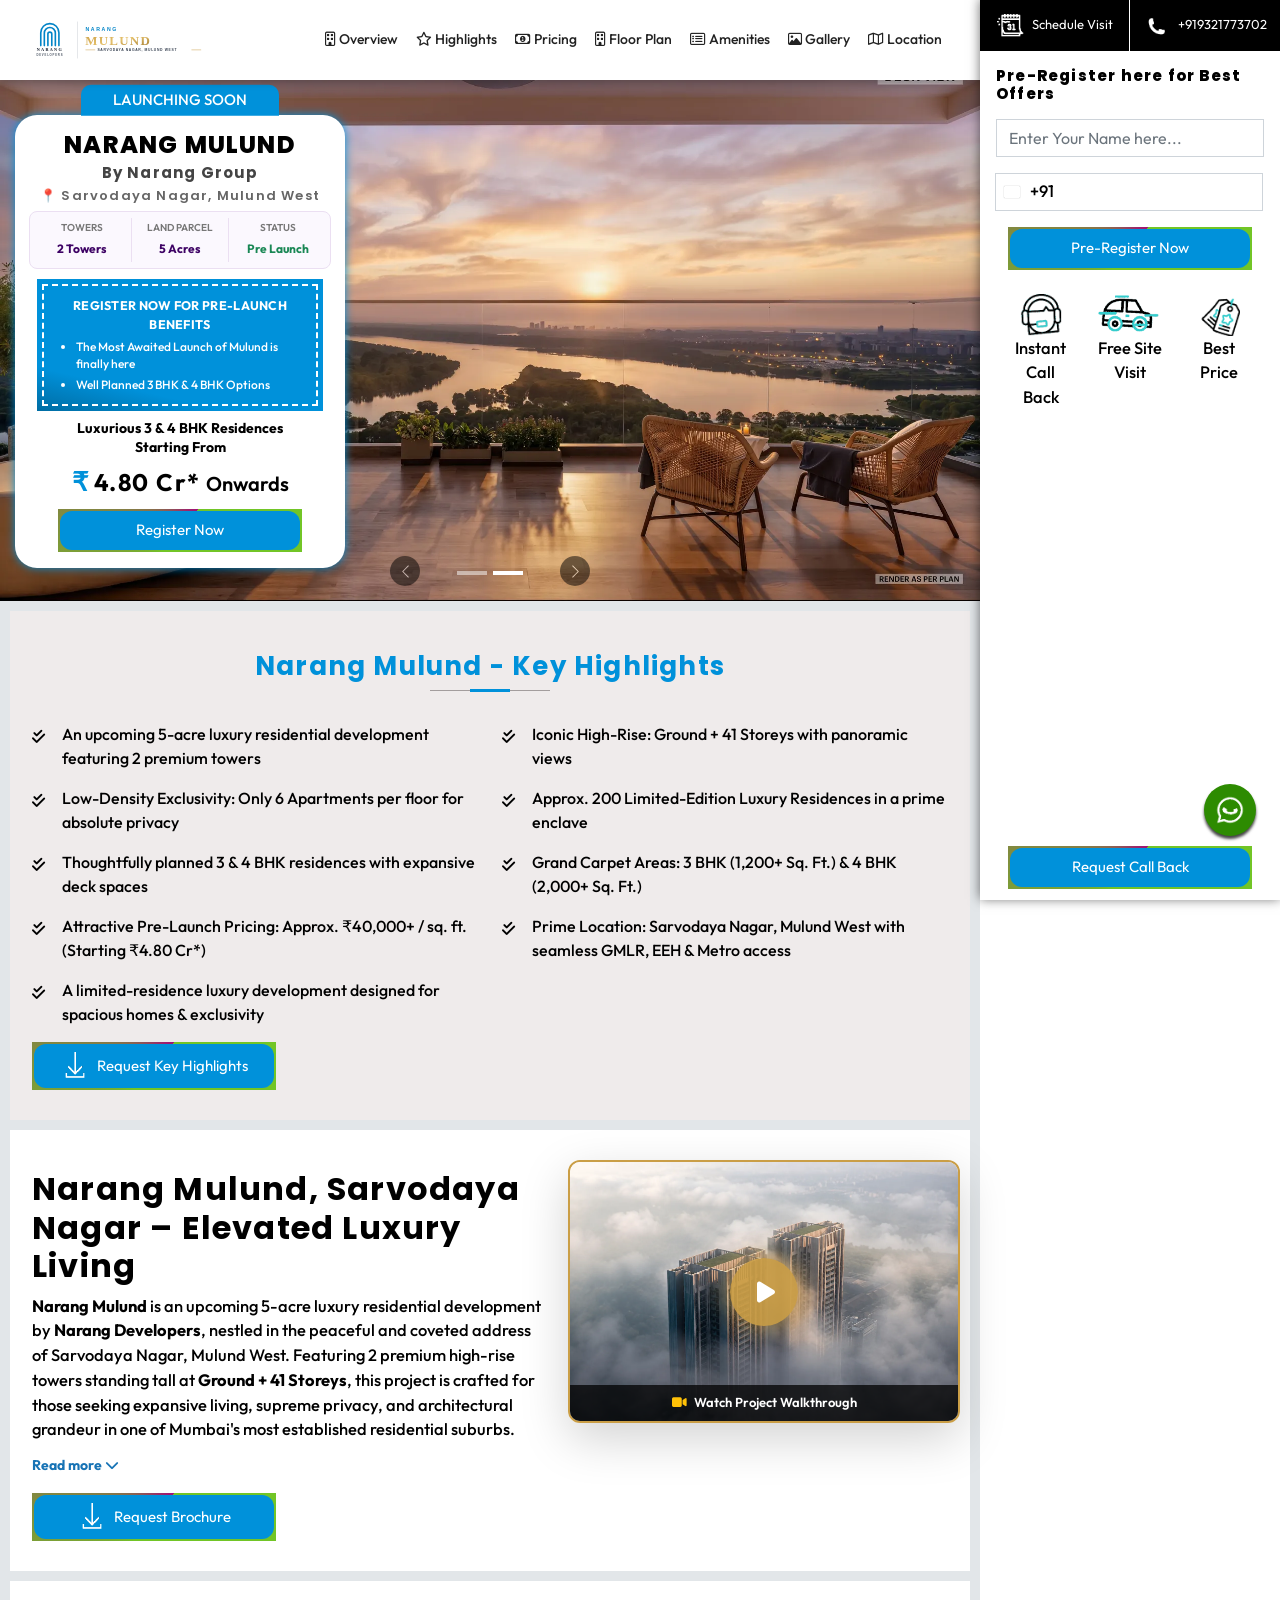
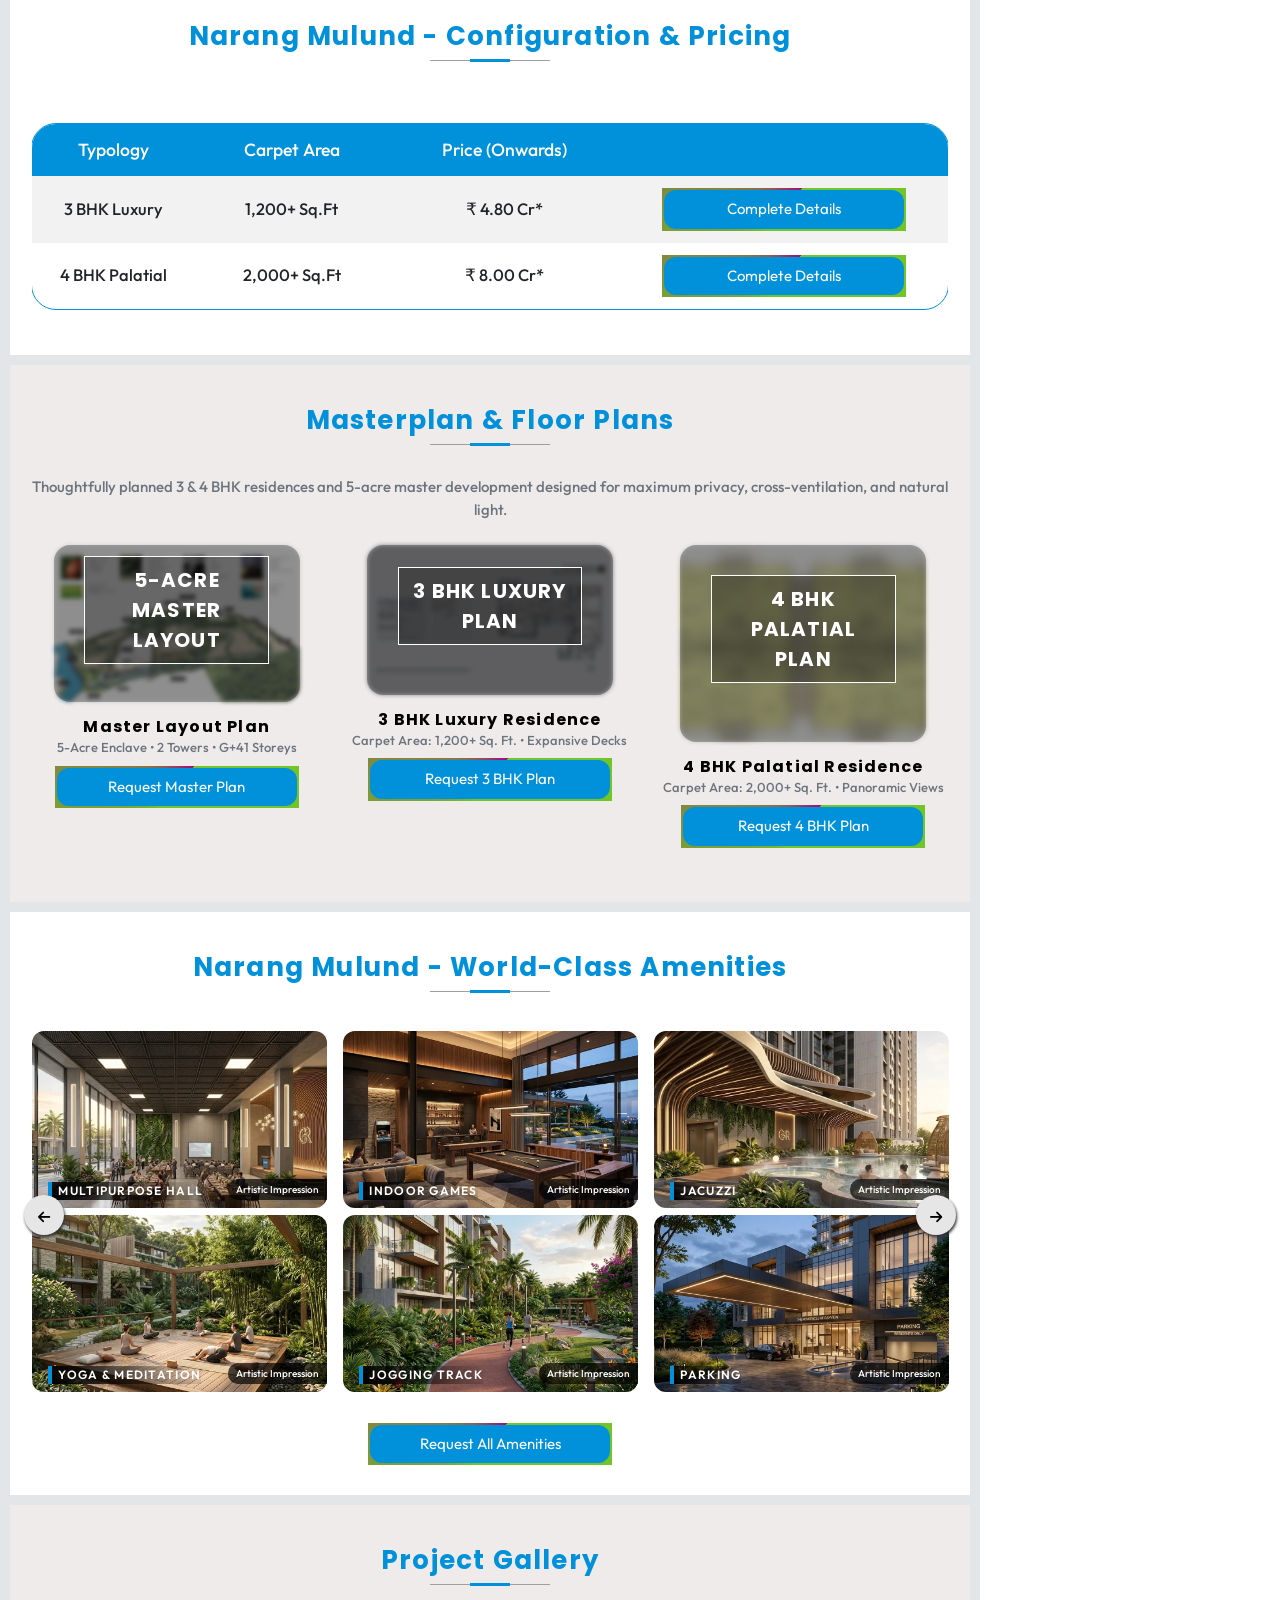
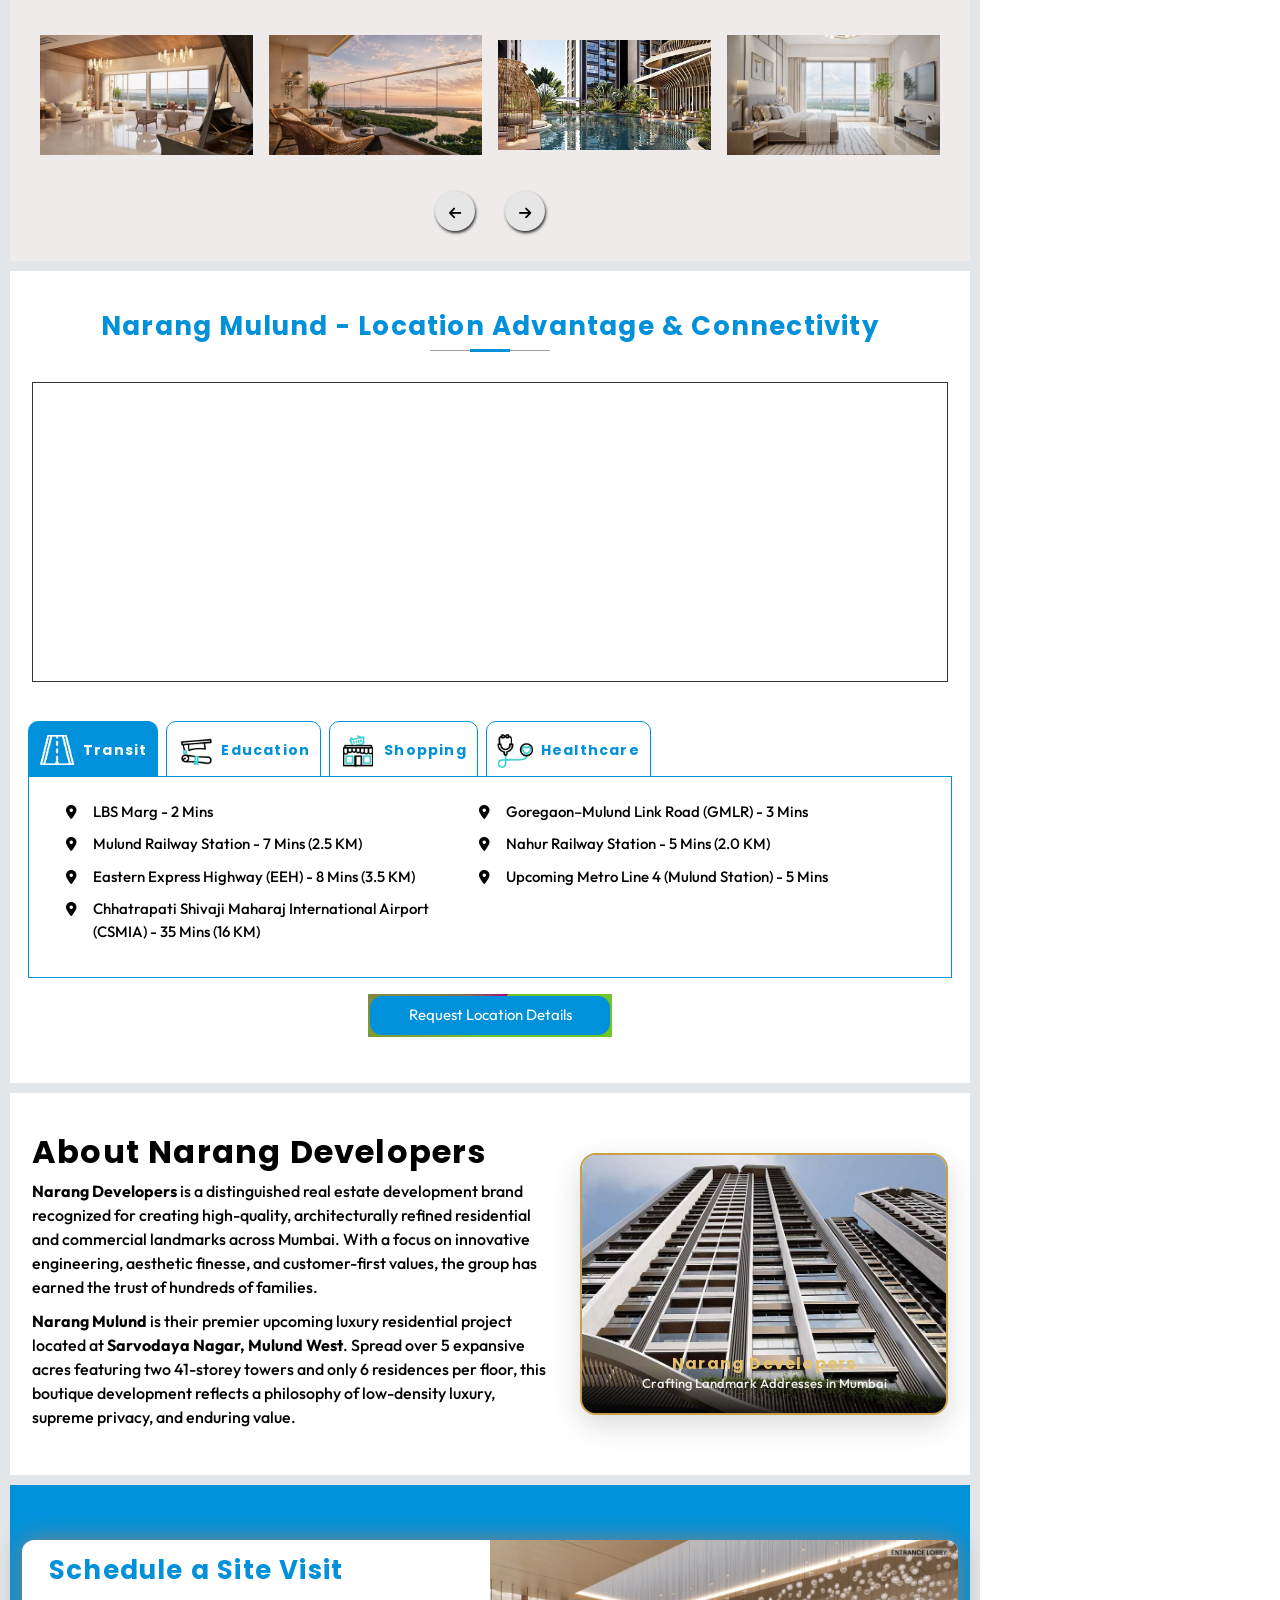
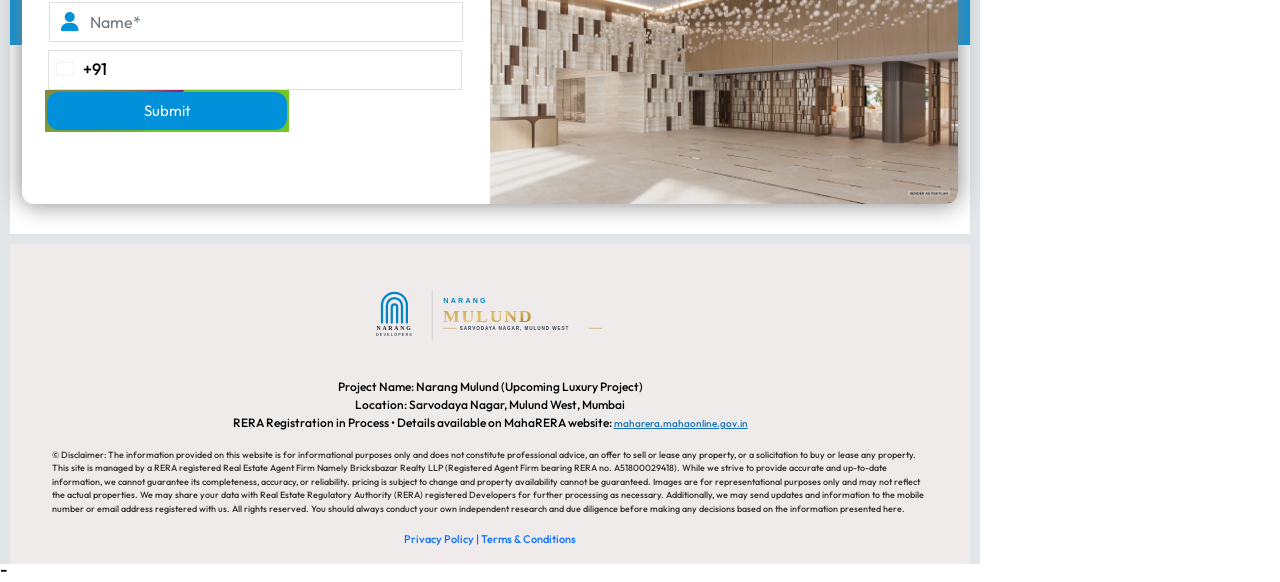
==== commit c6f68884: "Remove Rate / EOI column from pricing table" ====
--- a/index.html
+++ b/index.html
@@ -415,7 +415,6 @@
                                             <tr>
                                                 <th scope="col">Typology</th>
                                                 <th scope="col">Carpet Area</th>
-                                                <th scope="col">Rate / EOI</th>
                                                 <th scope="col">Price (Onwards)</th>
                                                 <th scope="col"></th>
                                             </tr>
@@ -425,8 +424,7 @@
                                             <tr>
                                                 <td class="price">3 BHK Luxury</td>
                                                 <td>1,200+ Sq.Ft</td>
-                                                <td style="color:#3d0264; font-weight:bold;">₹40,000+ / sq.ft <span class="d-block d-md-none" style="font-size: 11px; font-weight: normal; color: #555;">Rate</span></td>
-                                                <td class="price">₹ 4.80 Cr* <span class="d-block" style="font-size: 11px; font-weight: normal; color: #666;">(₹40,000+/sq.ft)</span></td>
+                                                <td class="price">₹ 4.80 Cr*</td>
                                                 <td><a href="javascript:void(0);" class="btn text-white my-1 custom-btn"
                                                         data-bs-target="#enquire-modal" data-bs-toggle="modal"><span
                                                             class="enquireNowBtn">Complete Details</span></a>
@@ -435,8 +433,7 @@
                                             <tr>
                                                 <td class="price">4 BHK Palatial</td>
                                                 <td>2,000+ Sq.Ft</td>
-                                                <td style="color:#3d0264; font-weight:bold;">₹40,000+ / sq.ft <span class="d-block d-md-none" style="font-size: 11px; font-weight: normal; color: #555;">Rate</span></td>
-                                                <td class="price">₹ 8.00 Cr* <span class="d-block" style="font-size: 11px; font-weight: normal; color: #666;">(₹40,000+/sq.ft)</span></td>
+                                                <td class="price">₹ 8.00 Cr*</td>
                                                 <td><a href="javascript:void(0);" class="btn text-white my-1 custom-btn"
                                                         data-bs-target="#enquire-modal" data-bs-toggle="modal"><span
                                                             class="enquireNowBtn">Complete Details</span></a>
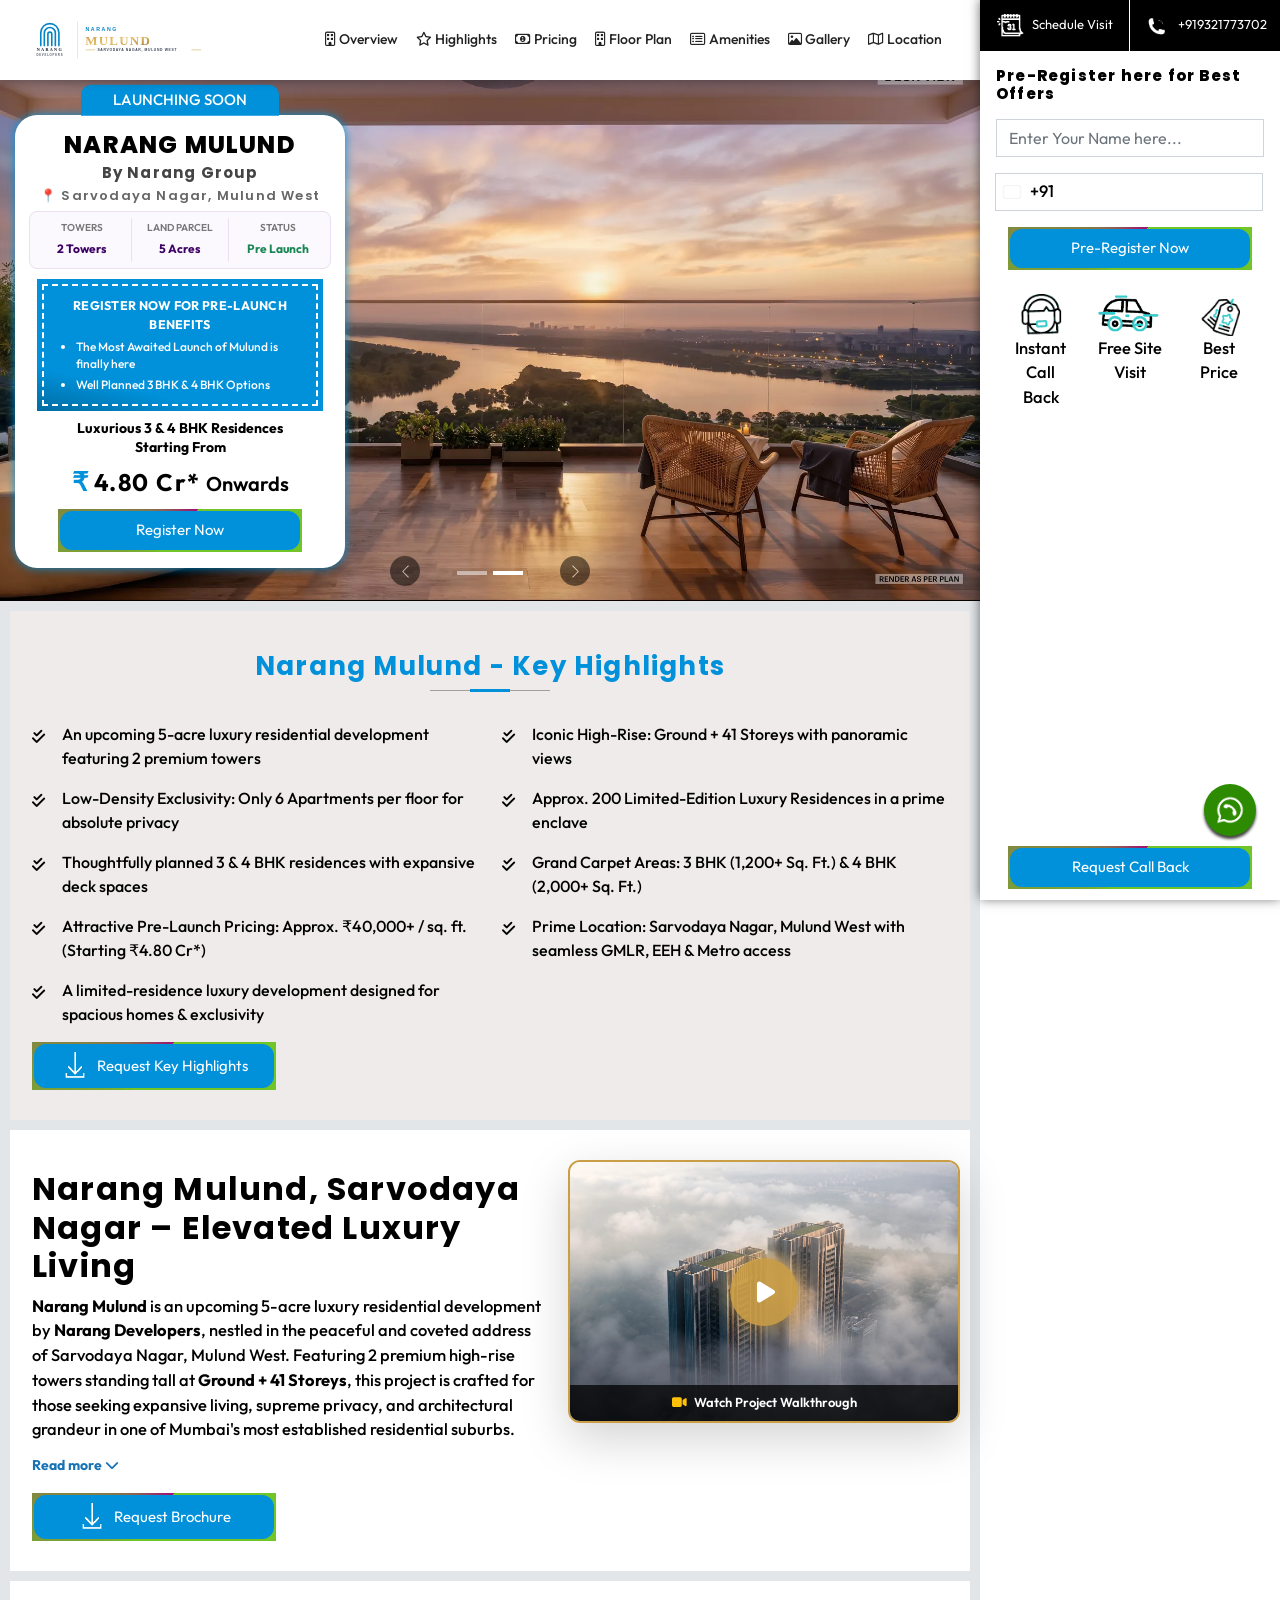
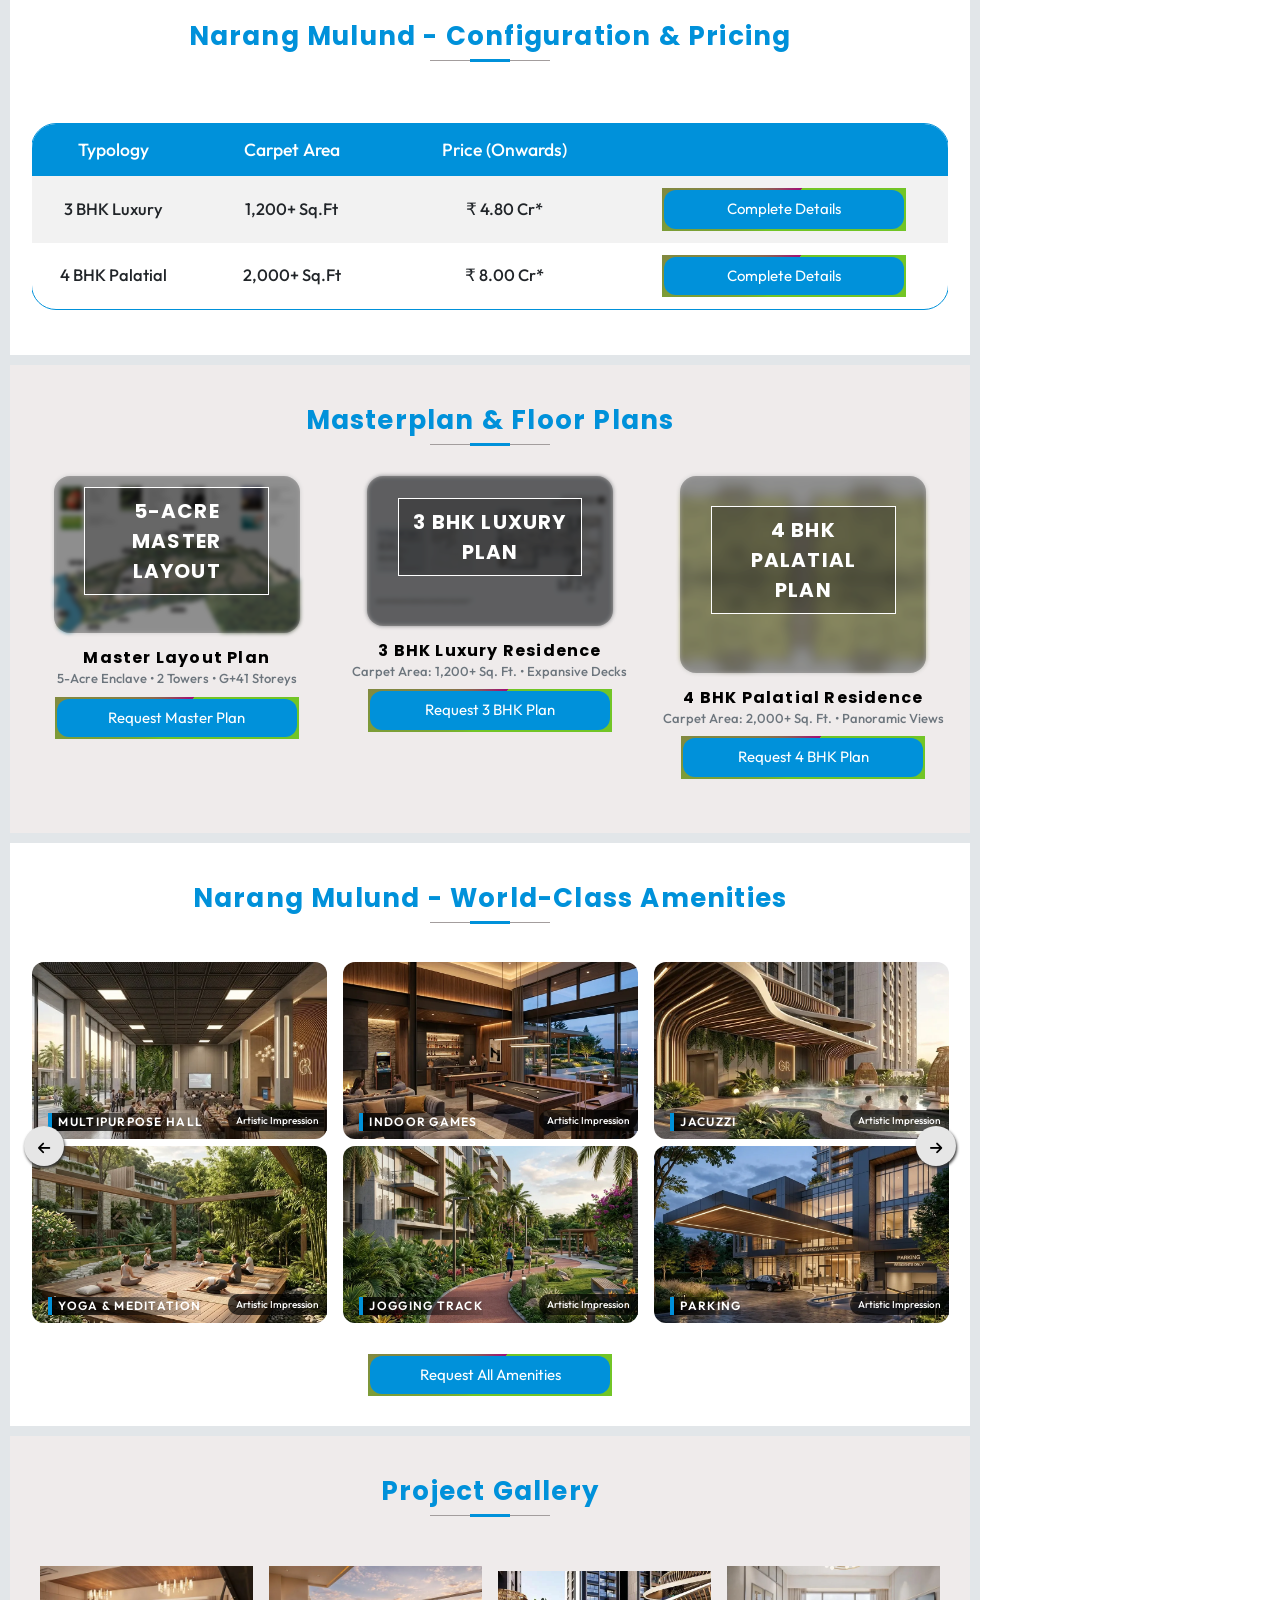
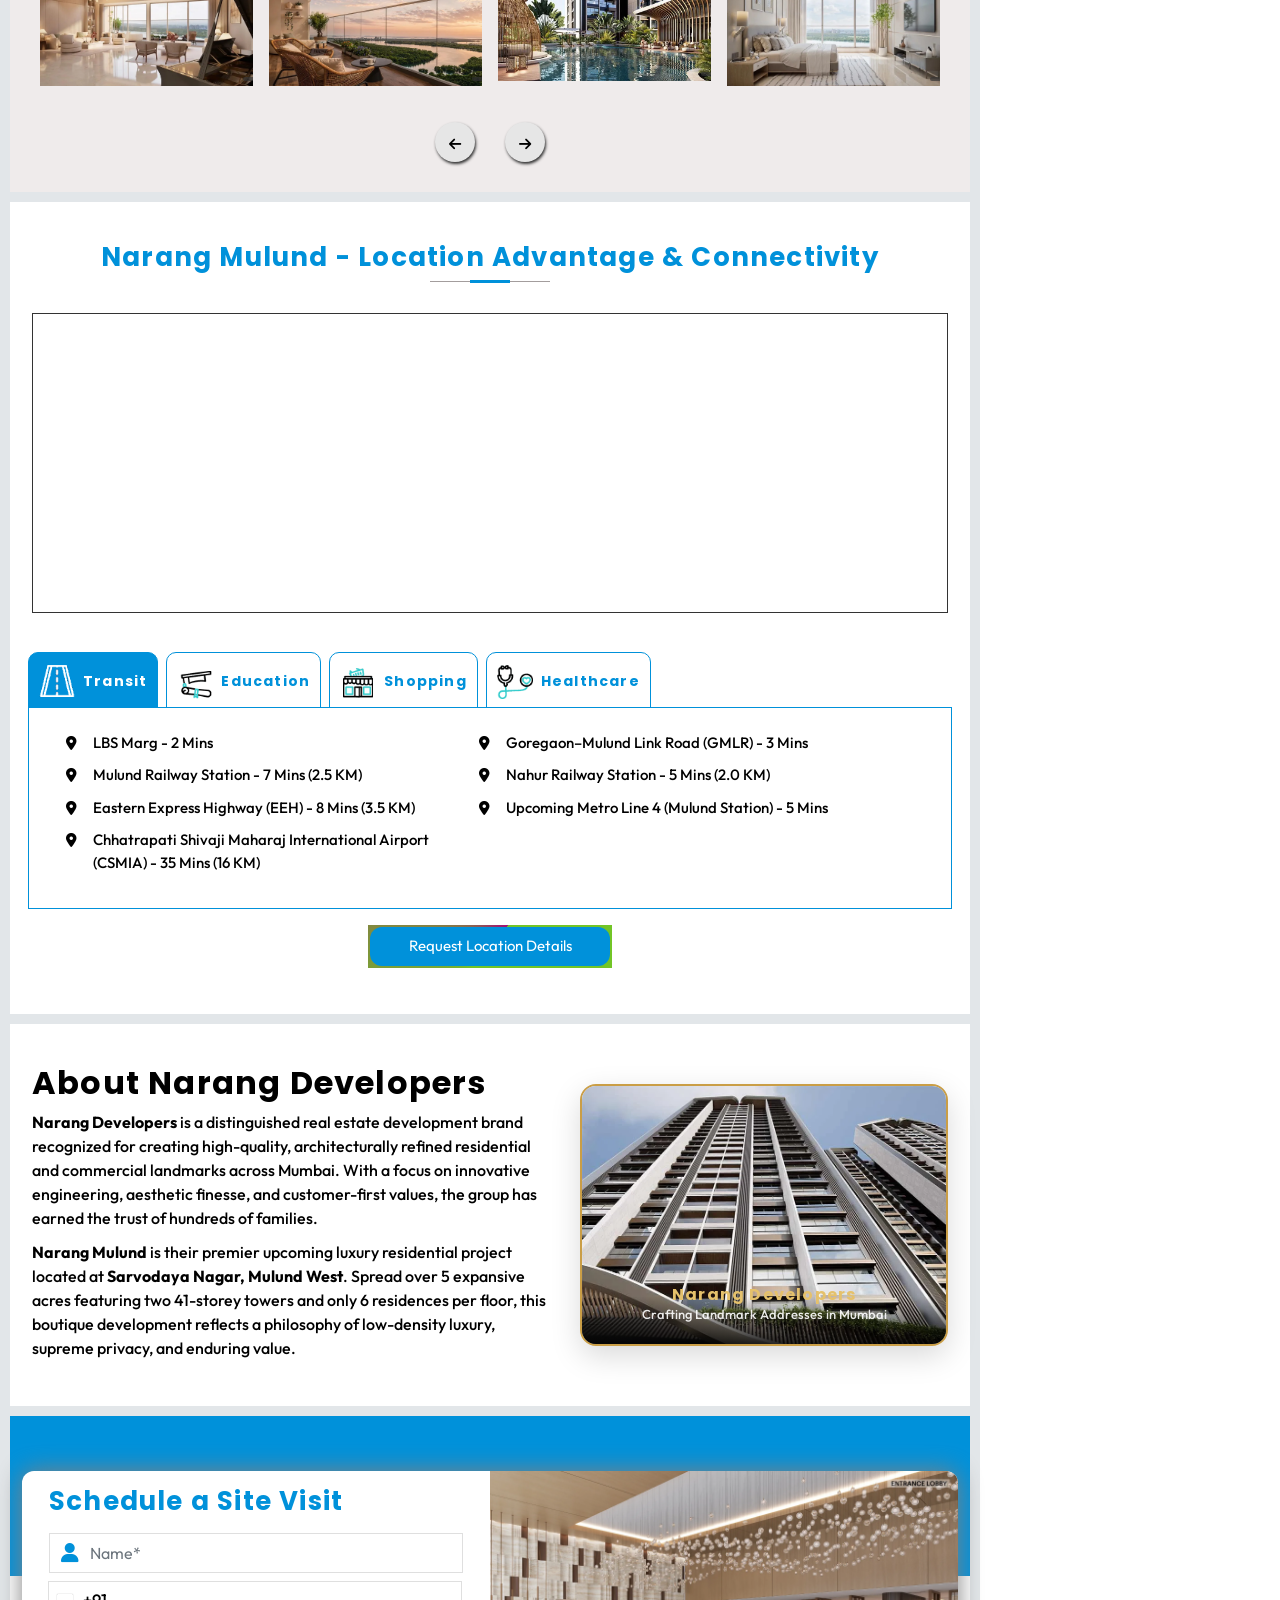
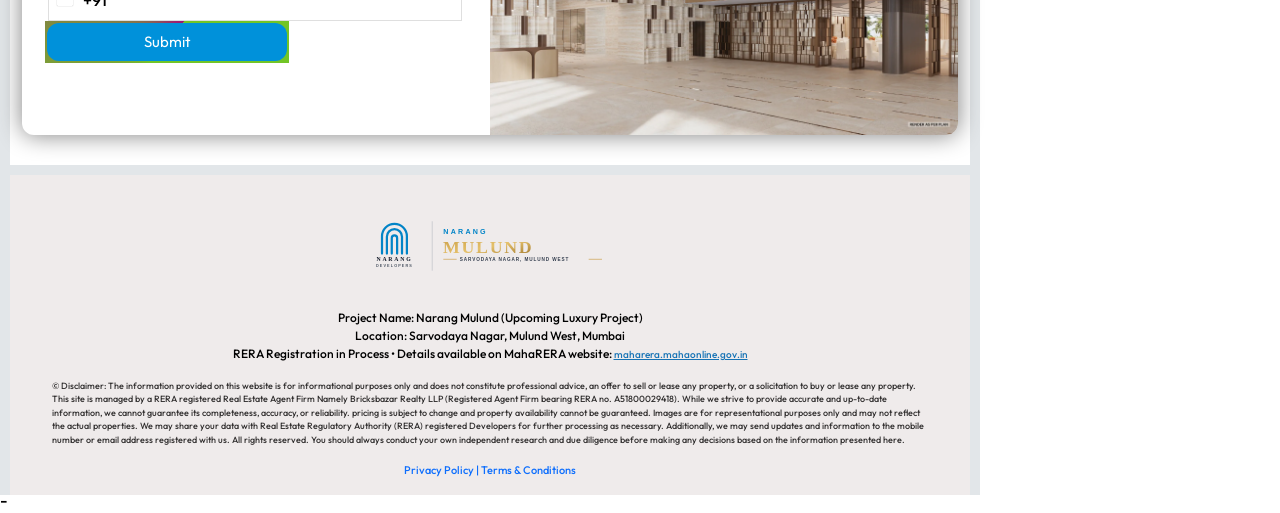
==== commit cdc63e47: "Remove subtitle line under floor plans header" ====
--- a/index.html
+++ b/index.html
@@ -455,9 +455,6 @@
                                 <div>
                                     <h2 class="section-title on-rera master_plan_title">Masterplan & Floor Plans</h2>
                                     <h2 class="section-title non-rera mb-4">Tentative Masterplan & Unit Plans</h2>
-                                    <p class="text-muted mb-4" style="font-size: 15px;">
-                                        Thoughtfully planned 3 & 4 BHK residences and 5-acre master development designed for maximum privacy, cross-ventilation, and natural light.
-                                    </p>
                                 </div>
 
                                 <div class="row justify-content-center">
